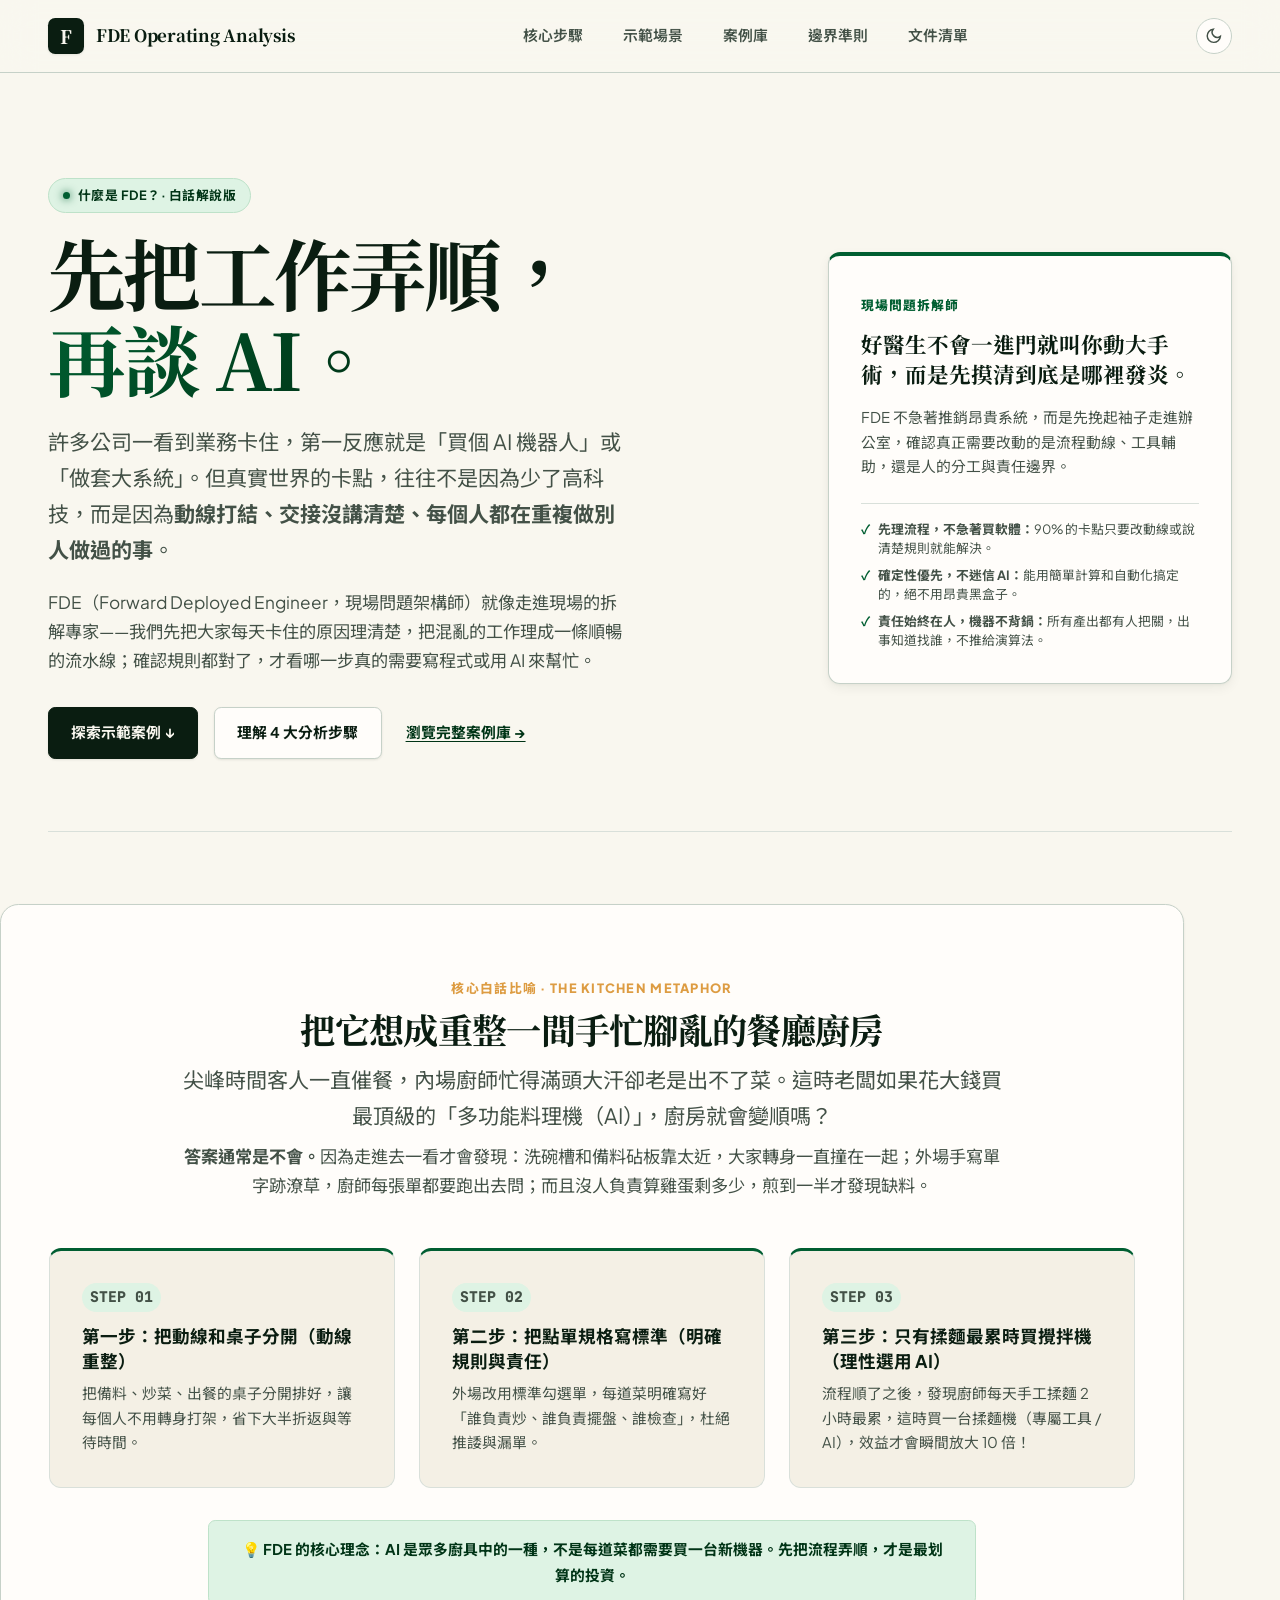
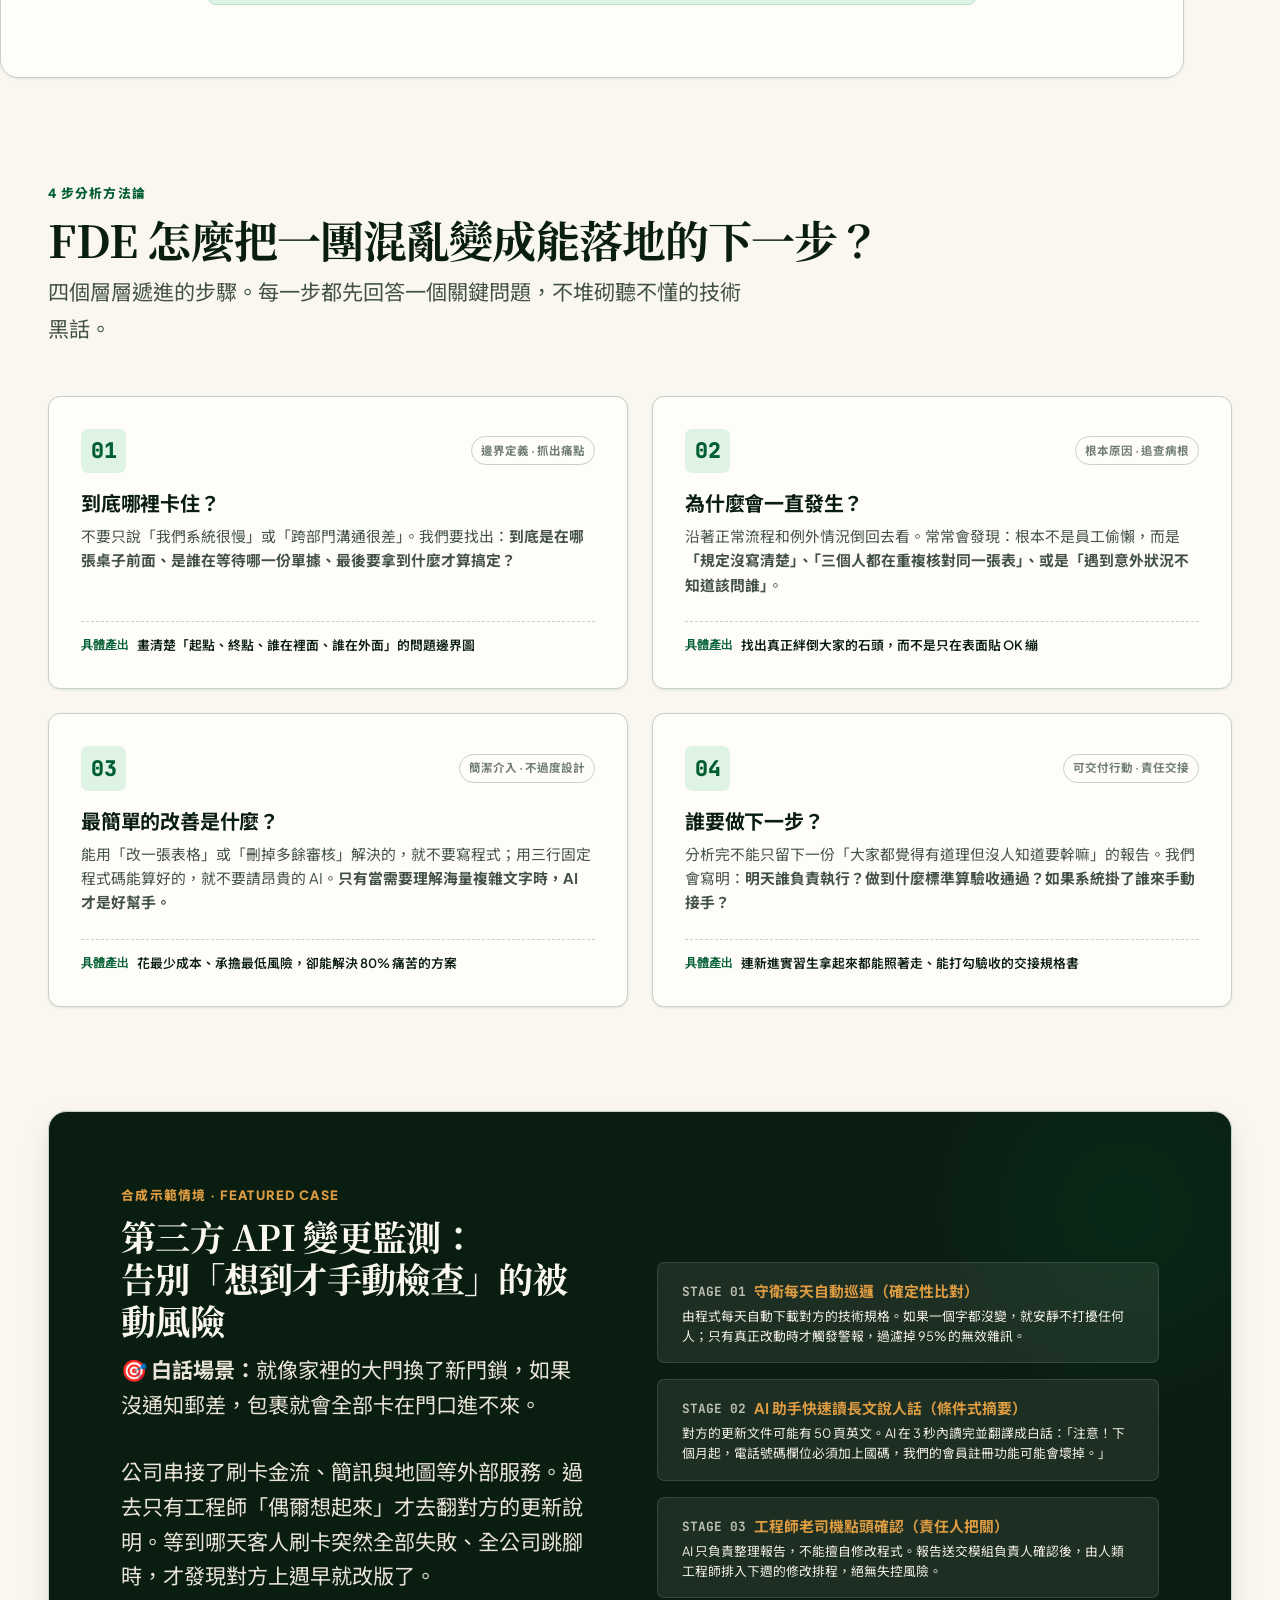
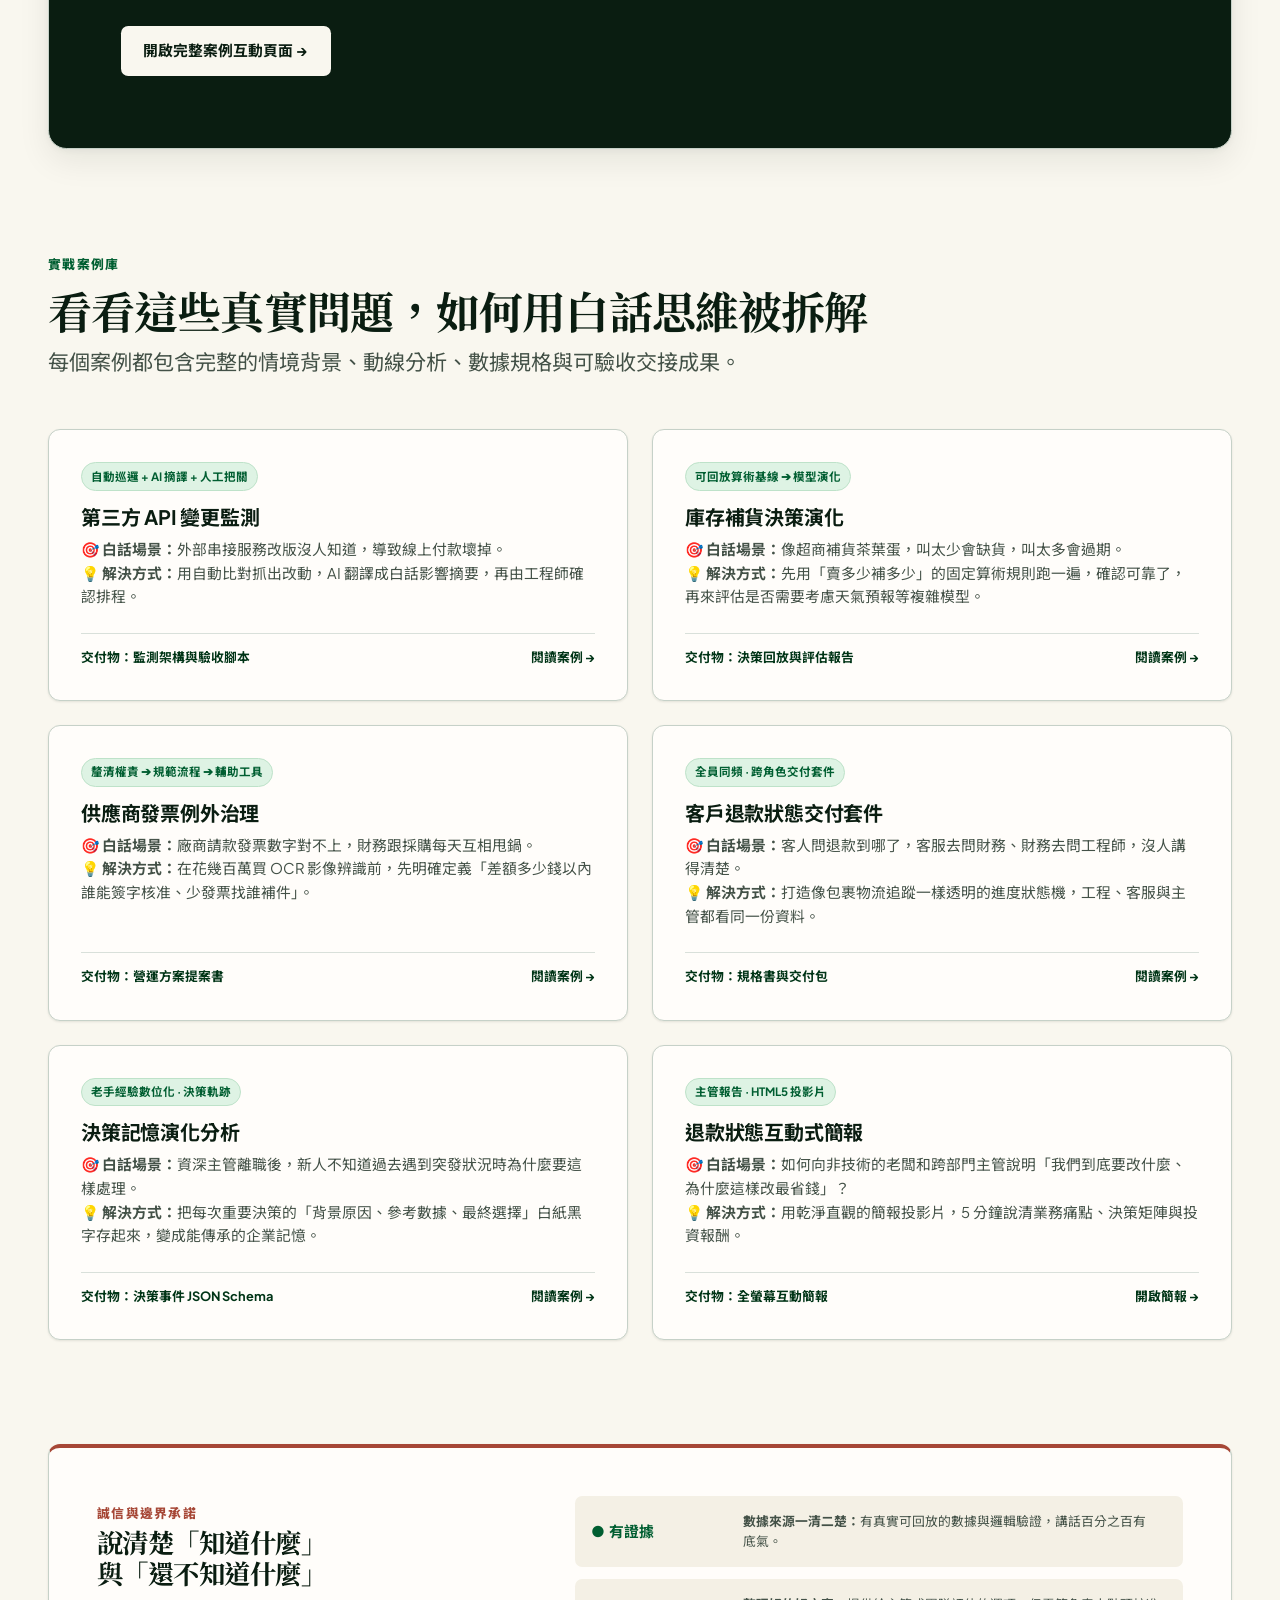
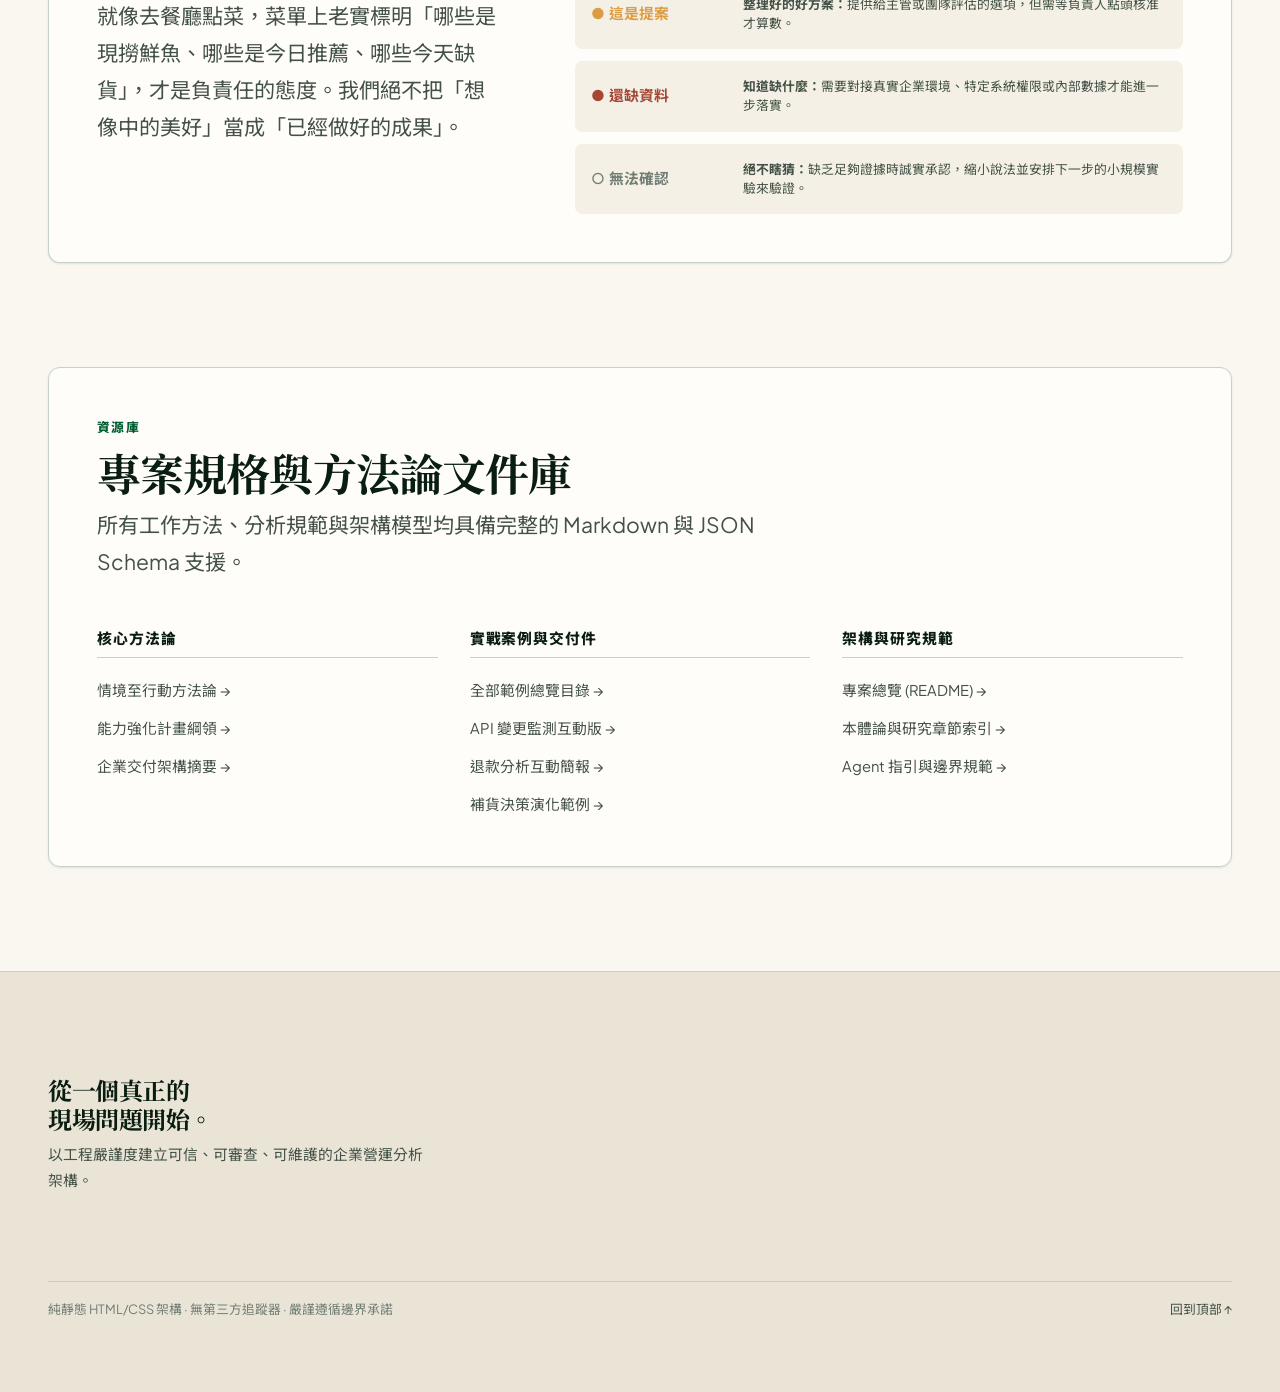
==== site/index.html @ bda0279d "fix(site): center and balance the ELI5 kitchen metaphor banner layout into 3 columns" ====
<!doctype html>
<html lang="zh-Hant">
<head>
  <meta charset="utf-8">
  <meta name="viewport" content="width=device-width, initial-scale=1">
  <meta name="description" content="用白話認識 FDE：先弄懂工作哪裡卡住，再決定流程、軟體或 AI 該怎麼幫忙。">
  <meta property="og:title" content="FDE Operating Analysis｜先把工作弄順，再談 AI">
  <meta property="og:description" content="用真實案例說明 FDE 如何把模糊問題整理成能執行、能驗證的下一步。">
  <meta property="og:type" content="website">
  <meta name="theme-color" content="#fbfaf7">
  <title>FDE Operating Analysis｜先把工作弄順，再談 AI</title>
  <link rel="icon" href="data:image/svg+xml,<svg xmlns=%22http://www.w3.org/2000/svg%22 viewBox=%220 0 64 64%22><rect width=%2264%22 height=%2264%22 rx=%2214%22 fill=%22%231b3a2f%22/><path d=%22M18 18h28v6H26v10h18v6H26v16H18V18z%22 fill=%22%23fbfaf7%22/><circle cx=%2246%22 cy=%2246%22 r=%224%22 fill=%22%23e2a03f%22/></svg>">
  <link rel="preconnect" href="https://fonts.googleapis.com">
  <link rel="preconnect" href="https://fonts.gstatic.com" crossorigin>
  <link href="https://fonts.googleapis.com/css2?family=JetBrains+Mono:wght@400;600;700;800&family=Noto+Sans+TC:wght@400;500;600;700;800&family=Noto+Serif+TC:wght@500;600;700;900&family=Plus+Jakarta+Sans:wght@400;500;600;700;800&display=swap" rel="stylesheet">
  <link rel="stylesheet" href="tokens.css">
  <script>
    (function() {
      const savedTheme = localStorage.getItem('fde_theme');
      if (savedTheme === 'dark' || (!savedTheme && window.matchMedia('(prefers-color-scheme: dark)').matches)) {
        document.documentElement.setAttribute('data-theme', 'dark');
      } else {
        document.documentElement.setAttribute('data-theme', 'light');
      }
    })();
  </script>
  <style>
    * { box-sizing: border-box; }
    html { scroll-behavior: smooth; background: var(--color-paper); }
    body {
      margin: 0;
      color: var(--color-ink);
      background: var(--color-paper);
      font-family: var(--font-body);
      font-size: var(--text-body);
      line-height: 1.75;
      text-rendering: optimizeLegibility;
      -webkit-font-smoothing: antialiased;
      transition: background-color var(--dur-medium) var(--ease-out), color var(--dur-medium) var(--ease-out);
    }
    
    a {
      color: var(--color-accent-dark);
      text-decoration-thickness: 0.08em;
      text-underline-offset: 0.22em;
      transition: color var(--dur-short) var(--ease-out), transform var(--dur-short) var(--ease-out);
    }
    a:hover { color: var(--color-accent); }
    a:active { transform: translateY(1px); }
    a:focus-visible { outline: 3px solid var(--color-focus); outline-offset: 3px; border-radius: var(--radius-xs); }
    
    h1, h2, h3, h4, p { margin-top: 0; }
    h1, h2, h3, h4 { color: var(--color-ink); font-weight: 700; text-wrap: balance; }
    h1 { font-family: var(--font-display); font-size: var(--text-display); line-height: 1.1; letter-spacing: -0.035em; }
    h2 { font-family: var(--font-display); font-size: var(--text-h2); line-height: 1.2; letter-spacing: -0.02em; }
    h3 { font-size: var(--text-h3); line-height: 1.35; letter-spacing: -0.01em; }
    p, li { text-wrap: pretty; }
    p { max-width: 44rem; }
    
    .shell { width: min(74rem, calc(100% - 3rem)); margin-inline: auto; }
    
    .skip-link {
      position: fixed;
      top: var(--space-sm);
      left: var(--space-sm);
      z-index: 100;
      padding: var(--space-sm) var(--space-md);
      color: var(--color-paper);
      background: var(--color-ink);
      border-radius: var(--radius-sm);
      transform: translateY(-200%);
      transition: transform var(--dur-short) var(--ease-out);
    }
    .skip-link:focus { transform: translateY(0); }
    
    /* Topbar */
    .topbar {
      position: sticky;
      top: 0;
      z-index: 50;
      border-bottom: 1px solid var(--color-rule);
      background: var(--color-paper-alpha);
      backdrop-filter: blur(16px);
      -webkit-backdrop-filter: blur(16px);
      transition: border-color var(--dur-medium) var(--ease-out), background-color var(--dur-medium) var(--ease-out);
    }
    .nav {
      display: flex;
      min-height: 4.5rem;
      justify-content: space-between;
      align-items: center;
      gap: var(--space-md);
    }
    .brand-group {
      display: flex;
      align-items: center;
      gap: var(--space-sm);
    }
    .brand-logo {
      display: inline-flex;
      width: 2.25rem;
      height: 2.25rem;
      align-items: center;
      justify-content: center;
      border-radius: var(--radius-sm);
      background: var(--color-ink);
      color: var(--color-paper);
      font-family: var(--font-display);
      font-weight: 800;
      font-size: 1.15rem;
      box-shadow: var(--shadow-sm);
    }
    .brand {
      color: var(--color-ink);
      font-family: var(--font-display);
      font-size: 1.05rem;
      font-weight: 800;
      letter-spacing: -0.015em;
      text-decoration: none;
    }
    .brand:hover { color: var(--color-accent); }
    
    .nav-links {
      display: flex;
      align-items: center;
      flex-wrap: wrap;
      gap: var(--space-lg);
    }
    .nav-links a {
      color: var(--color-ink-soft);
      font-size: var(--text-sm);
      font-weight: 600;
      text-decoration: none;
      padding: var(--space-2xs) var(--space-xs);
      border-radius: var(--radius-xs);
    }
    .nav-links a:hover {
      color: var(--color-ink);
      background: var(--color-surface-hover);
    }
    .nav-controls {
      display: flex;
      align-items: center;
      gap: var(--space-xs);
    }
    .theme-toggle {
      display: inline-flex;
      align-items: center;
      justify-content: center;
      width: 2.25rem;
      height: 2.25rem;
      border: 1px solid var(--color-rule);
      border-radius: var(--radius-pill);
      background: var(--color-surface);
      color: var(--color-ink-soft);
      cursor: pointer;
      padding: 0;
      transition: all var(--dur-short) var(--ease-out);
    }
    .theme-toggle:hover {
      color: var(--color-ink);
      border-color: var(--color-ink-soft);
      background: var(--color-surface-hover);
    }
    .theme-toggle svg { width: 1.1rem; height: 1.1rem; }
    
    /* Hero */
    .hero {
      display: grid;
      grid-template-columns: minmax(0, 7fr) minmax(18rem, 4fr);
      gap: var(--space-3xl);
      padding: var(--space-4xl) 0 var(--space-3xl);
      align-items: center;
      border-bottom: 1px solid var(--color-rule-subtle);
    }
    .badge-pill {
      display: inline-flex;
      align-items: center;
      gap: var(--space-xs);
      margin-bottom: var(--space-md);
      padding: 0.35rem 0.85rem;
      border-radius: var(--radius-pill);
      background: var(--color-accent-wash);
      border: 1px solid var(--color-accent-light);
      color: var(--color-accent-dark);
      font-size: var(--text-xs);
      font-weight: 700;
      letter-spacing: 0.04em;
    }
    .badge-pill .dot {
      width: 0.45rem;
      height: 0.45rem;
      border-radius: var(--radius-pill);
      background: var(--color-accent);
      box-shadow: 0 0 8px var(--color-accent);
    }
    .hero h1 {
      margin-bottom: var(--space-lg);
      max-width: 14ch;
    }
    .hero-highlight {
      color: var(--color-accent);
      background: linear-gradient(120deg, var(--color-accent), var(--color-accent-dark));
      -webkit-background-clip: text;
      -webkit-text-fill-color: transparent;
    }
    .lede {
      max-width: 36rem;
      margin-bottom: var(--space-xl);
      color: var(--color-ink-soft);
      font-size: var(--text-lead);
      line-height: 1.7;
    }
    .actions {
      display: flex;
      flex-wrap: wrap;
      gap: var(--space-md);
      align-items: center;
    }
    .button {
      display: inline-flex;
      min-height: 3rem;
      padding: 0.75rem 1.4rem;
      justify-content: center;
      align-items: center;
      border: 1px solid var(--color-ink);
      border-radius: var(--radius-sm);
      color: var(--color-paper);
      background: var(--color-ink);
      font-size: var(--text-sm);
      font-weight: 700;
      text-decoration: none;
      box-shadow: var(--shadow-sm);
      transition: all var(--dur-short) var(--ease-out);
    }
    .button:hover {
      color: var(--color-paper);
      background: var(--color-accent-dark);
      border-color: var(--color-accent-dark);
      box-shadow: var(--shadow-md);
      transform: translateY(-2px);
    }
    .button-secondary {
      border: 1px solid var(--color-rule);
      background: var(--color-surface);
      color: var(--color-ink);
    }
    .button-secondary:hover {
      color: var(--color-ink);
      border-color: var(--color-ink-soft);
      background: var(--color-surface-hover);
      box-shadow: var(--shadow-sm);
      transform: translateY(-2px);
    }
    .text-link {
      display: inline-flex;
      align-items: center;
      gap: var(--space-2xs);
      font-weight: 700;
      font-size: var(--text-sm);
      padding: var(--space-2xs) var(--space-xs);
    }
    
    /* Executive Briefing Card */
    .executive-card {
      border: 1px solid var(--color-rule);
      border-top: 4px solid var(--color-accent);
      border-radius: var(--radius-md);
      padding: var(--space-xl);
      background: var(--color-surface);
      box-shadow: var(--shadow-md);
      position: relative;
    }
    .executive-card .label {
      display: inline-flex;
      align-items: center;
      gap: var(--space-xs);
      margin-bottom: var(--space-sm);
      color: var(--color-accent);
      font-size: var(--text-xs);
      font-weight: 800;
      letter-spacing: 0.08em;
      text-transform: uppercase;
    }
    .executive-card strong {
      display: block;
      margin-bottom: var(--space-md);
      font-family: var(--font-display);
      font-size: 1.35rem;
      line-height: 1.4;
      color: var(--color-ink);
    }
    .executive-card p {
      margin-bottom: var(--space-lg);
      color: var(--color-ink-soft);
      font-size: var(--text-sm);
      line-height: 1.65;
    }
    .executive-pillars {
      display: grid;
      gap: var(--space-xs);
      margin: 0;
      padding: 0;
      list-style: none;
      border-top: 1px solid var(--color-rule-subtle);
      padding-top: var(--space-md);
    }
    .executive-pillars li {
      display: flex;
      align-items: flex-start;
      gap: var(--space-xs);
      color: var(--color-ink-soft);
      font-size: var(--text-xs);
      line-height: 1.5;
    }
    .executive-pillars .check {
      color: var(--color-accent);
      font-weight: bold;
      flex-shrink: 0;
    }
    
    /* ELI5 Kitchen Metaphor Banner - Centered & Full Width Layout */
    .eli5 {
      margin: var(--space-3xl) 0 var(--space-4xl);
      padding: var(--space-3xl) var(--space-2xl);
      border-radius: var(--radius-lg);
      background: var(--color-surface);
      border: 1px solid var(--color-rule);
      box-shadow: var(--shadow-sm);
      position: relative;
    }
    .eli5-head {
      text-align: center;
      max-width: 52rem;
      margin: 0 auto var(--space-2xl);
      display: flex;
      flex-direction: column;
      align-items: center;
    }
    .eli5-tag {
      color: var(--color-warm);
      font-size: var(--text-xs);
      font-weight: 800;
      letter-spacing: 0.1em;
      text-transform: uppercase;
      margin-bottom: var(--space-xs);
      display: inline-block;
    }
    .eli5 h2 {
      margin-bottom: var(--space-sm);
      font-size: clamp(1.6rem, 1.3rem + 1.2vw, 2.2rem);
      color: var(--color-ink);
      text-align: center;
    }
    .eli5-lead {
      color: var(--color-ink-soft);
      font-size: var(--text-lead);
      line-height: 1.7;
      text-align: center;
      margin: 0 auto var(--space-xs);
      max-width: 100%;
    }
    .eli5-lead-detail {
      color: var(--color-ink-soft);
      font-size: var(--text-body);
      line-height: 1.7;
      text-align: center;
      margin: 0 auto;
      max-width: 100%;
    }
    .eli5-cards-grid {
      display: grid;
      grid-template-columns: repeat(3, minmax(0, 1fr));
      gap: var(--space-lg);
      margin-bottom: var(--space-xl);
    }
    .eli5-card-col {
      padding: var(--space-xl);
      border-radius: var(--radius-md);
      background: var(--color-paper-subtle);
      border: 1px solid var(--color-rule-subtle);
      border-top: 3px solid var(--color-accent);
      display: flex;
      flex-direction: column;
      transition: transform var(--dur-short) var(--ease-out), box-shadow var(--dur-short) var(--ease-out);
    }
    .eli5-card-col:hover {
      transform: translateY(-2px);
      box-shadow: var(--shadow-sm);
      border-top-color: var(--color-warm);
    }
    .eli5-card-num {
      display: inline-block;
      font-family: var(--font-mono);
      font-size: var(--text-xs);
      font-weight: 800;
      color: var(--color-accent);
      background: var(--color-accent-wash);
      padding: 0.15rem 0.5rem;
      border-radius: var(--radius-pill);
      margin-bottom: var(--space-sm);
      align-self: flex-start;
    }
    .eli5-card-col b {
      display: block;
      color: var(--color-ink);
      font-size: 1.1rem;
      margin-bottom: var(--space-xs);
      line-height: 1.4;
    }
    .eli5-card-col span {
      color: var(--color-ink-soft);
      font-size: var(--text-sm);
      line-height: 1.65;
      display: block;
      flex-grow: 1;
    }
    .eli5-takeaway {
      text-align: center;
      padding: var(--space-md) var(--space-xl);
      border-radius: var(--radius-sm);
      background: var(--color-accent-wash);
      border: 1px solid var(--color-accent-light);
      color: var(--color-accent-dark);
      font-size: var(--text-sm);
      font-weight: 700;
      max-width: 48rem;
      margin: 0 auto;
    }
    
    /* Section Layout */
    .section {
      margin-bottom: var(--space-4xl);
      scroll-margin-top: 6rem;
    }
    .section-head {
      margin-bottom: var(--space-2xl);
      display: flex;
      flex-direction: column;
      gap: var(--space-xs);
    }
    .section-eyebrow {
      color: var(--color-accent);
      font-size: var(--text-xs);
      font-weight: 800;
      letter-spacing: 0.1em;
      text-transform: uppercase;
    }
    .section-head h2 { margin-bottom: 0; }
    .section-head p {
      color: var(--color-ink-soft);
      font-size: var(--text-lead);
      margin-bottom: 0;
    }
    
    /* Steps 4-Card Bento Grid */
    .steps-grid {
      display: grid;
      grid-template-columns: repeat(2, minmax(0, 1fr));
      gap: var(--space-lg);
      list-style: none;
      padding: 0;
      margin: 0;
    }
    .step-card {
      border: 1px solid var(--color-rule);
      border-radius: var(--radius-md);
      padding: var(--space-xl);
      background: var(--color-surface);
      box-shadow: var(--shadow-sm);
      display: flex;
      flex-direction: column;
      transition: transform var(--dur-short) var(--ease-out), box-shadow var(--dur-short) var(--ease-out), border-color var(--dur-short) var(--ease-out);
    }
    .step-card:hover {
      transform: translateY(-3px);
      box-shadow: var(--shadow-md);
      border-color: var(--color-accent-light);
    }
    .step-header {
      display: flex;
      justify-content: space-between;
      align-items: center;
      margin-bottom: var(--space-md);
    }
    .step-num {
      font-family: var(--font-mono);
      font-weight: 800;
      font-size: 1.35rem;
      color: var(--color-accent);
      background: var(--color-accent-wash);
      padding: 0.2rem 0.6rem;
      border-radius: var(--radius-sm);
    }
    .step-badge {
      font-size: var(--text-2xs);
      font-weight: 700;
      color: var(--color-ink-muted);
      border: 1px solid var(--color-rule);
      border-radius: var(--radius-pill);
      padding: 0.2rem 0.55rem;
    }
    .step-card h3 {
      font-size: 1.25rem;
      margin-bottom: var(--space-xs);
      color: var(--color-ink);
    }
    .step-card p {
      color: var(--color-ink-soft);
      font-size: var(--text-sm);
      line-height: 1.65;
      margin-bottom: var(--space-lg);
      flex-grow: 1;
    }
    .step-output {
      border-top: 1px dashed var(--color-rule);
      padding-top: var(--space-sm);
      color: var(--color-ink);
      font-size: var(--text-xs);
      font-weight: 600;
      display: flex;
      align-items: center;
      gap: var(--space-xs);
    }
    .step-output .out-label {
      color: var(--color-accent);
      font-family: var(--font-mono);
      font-size: var(--text-2xs);
      text-transform: uppercase;
      font-weight: 800;
    }
    
    /* Featured Example Banner */
    .featured-case {
      border-radius: var(--radius-lg);
      background: var(--color-ink);
      color: var(--color-paper);
      padding: var(--space-3xl);
      border: 1px solid var(--color-rule);
      box-shadow: var(--shadow-lg);
      display: grid;
      grid-template-columns: minmax(0, 4.8fr) minmax(0, 5.2fr);
      gap: var(--space-3xl);
      align-items: center;
      position: relative;
      overflow: hidden;
    }
    .featured-case::before {
      content: "";
      position: absolute;
      top: -20%;
      right: -10%;
      width: 28rem;
      height: 28rem;
      border-radius: var(--radius-pill);
      background: radial-gradient(circle, oklch(42% 0.11 155 / 0.18), transparent 70%);
      pointer-events: none;
    }
    .featured-case h2 {
      color: var(--color-paper);
      font-size: clamp(1.6rem, 1.3rem + 1.2vw, 2.2rem);
      margin-bottom: var(--space-sm);
    }
    .featured-case .case-eyebrow {
      color: var(--color-warm);
      font-size: var(--text-xs);
      font-weight: 800;
      letter-spacing: 0.1em;
      text-transform: uppercase;
      margin-bottom: var(--space-xs);
    }
    .featured-case p {
      color: var(--color-paper-deep);
      font-size: var(--text-lead);
      line-height: 1.65;
      margin-bottom: var(--space-xl);
    }
    .featured-btn {
      display: inline-flex;
      align-items: center;
      gap: var(--space-xs);
      background: var(--color-paper);
      color: var(--color-ink);
      padding: 0.75rem 1.4rem;
      border-radius: var(--radius-sm);
      font-weight: 700;
      font-size: var(--text-sm);
      text-decoration: none;
      transition: all var(--dur-short) var(--ease-out);
    }
    .featured-btn:hover {
      background: var(--color-warm);
      color: var(--color-ink);
      transform: translateY(-2px);
    }
    
    .flow-pipeline {
      display: grid;
      gap: var(--space-md);
      margin: 0;
      padding: 0;
      list-style: none;
    }
    .pipeline-step {
      padding: var(--space-md) var(--space-lg);
      border-radius: var(--radius-sm);
      background: oklch(100% 0 0 / 0.08);
      border: 1px solid oklch(100% 0 0 / 0.12);
      backdrop-filter: blur(8px);
      transition: background var(--dur-short) var(--ease-out);
    }
    .pipeline-step:hover {
      background: oklch(100% 0 0 / 0.14);
    }
    .pipeline-step strong {
      display: flex;
      align-items: center;
      gap: var(--space-xs);
      color: var(--color-warm);
      font-size: var(--text-sm);
      margin-bottom: var(--space-3xs);
    }
    .pipeline-step strong .pipe-num {
      font-family: var(--font-mono);
      font-size: var(--text-xs);
      opacity: 0.75;
    }
    .pipeline-step span {
      color: var(--color-paper-subtle);
      font-size: var(--text-xs);
      line-height: 1.55;
      display: block;
    }
    
    /* Cases Showcase Grid */
    .cases-grid {
      display: grid;
      grid-template-columns: repeat(2, minmax(0, 1fr));
      gap: var(--space-lg);
      margin-top: var(--space-xl);
    }
    .case-card {
      border: 1px solid var(--color-rule);
      border-radius: var(--radius-md);
      padding: var(--space-xl);
      background: var(--color-surface);
      box-shadow: var(--shadow-sm);
      display: flex;
      flex-direction: column;
      transition: all var(--dur-short) var(--ease-out);
      text-decoration: none;
      color: inherit;
    }
    .case-card:hover {
      border-color: var(--color-accent);
      transform: translateY(-3px);
      box-shadow: var(--shadow-md);
    }
    .case-card-header {
      display: flex;
      justify-content: space-between;
      align-items: flex-start;
      gap: var(--space-sm);
      margin-bottom: var(--space-sm);
    }
    .case-card-badge {
      display: inline-block;
      font-size: var(--text-2xs);
      font-weight: 700;
      color: var(--color-accent);
      background: var(--color-accent-wash);
      border: 1px solid var(--color-accent-light);
      padding: 0.2rem 0.55rem;
      border-radius: var(--radius-pill);
    }
    .case-card h3 {
      font-size: 1.25rem;
      margin-bottom: var(--space-xs);
      color: var(--color-ink);
    }
    .case-card p {
      color: var(--color-ink-soft);
      font-size: var(--text-sm);
      line-height: 1.6;
      margin-bottom: var(--space-lg);
      flex-grow: 1;
    }
    .case-card-footer {
      display: flex;
      justify-content: space-between;
      align-items: center;
      border-top: 1px solid var(--color-rule-subtle);
      padding-top: var(--space-sm);
      font-size: var(--text-xs);
      font-weight: 700;
      color: var(--color-accent-dark);
    }
    
    /* Boundary Matrix */
    .boundary-matrix {
      display: grid;
      grid-template-columns: minmax(0, 4fr) minmax(0, 6fr);
      gap: var(--space-3xl);
      border: 1px solid var(--color-rule);
      border-top: 4px solid var(--color-alert);
      border-radius: var(--radius-md);
      padding: var(--space-2xl);
      background: var(--color-surface);
      box-shadow: var(--shadow-sm);
    }
    .boundary-intro h2 { font-size: 1.65rem; margin-bottom: var(--space-xs); }
    .boundary-intro p { color: var(--color-ink-soft); font-size: var(--text-lead); }
    .claims-grid {
      display: grid;
      gap: var(--space-sm);
      margin: 0;
      padding: 0;
      list-style: none;
    }
    .claim-item {
      display: grid;
      grid-template-columns: 8.5rem 1fr;
      gap: var(--space-md);
      padding: var(--space-md);
      border-radius: var(--radius-sm);
      background: var(--color-paper-subtle);
      align-items: center;
    }
    .claim-tag {
      display: flex;
      align-items: center;
      gap: var(--space-2xs);
      font-weight: 700;
      font-size: var(--text-sm);
    }
    .claim-tag.evidence { color: var(--color-accent); }
    .claim-tag.proposal { color: var(--color-warm); }
    .claim-tag.gap { color: var(--color-alert); }
    .claim-tag.unverified { color: var(--color-ink-muted); }
    .claim-desc {
      color: var(--color-ink-soft);
      font-size: var(--text-xs);
      line-height: 1.5;
    }
    
    /* Resource Quick Links */
    .resources-section {
      border: 1px solid var(--color-rule);
      border-radius: var(--radius-md);
      background: var(--color-surface);
      padding: var(--space-2xl);
      box-shadow: var(--shadow-sm);
    }
    .resources-grid {
      display: grid;
      grid-template-columns: repeat(3, minmax(0, 1fr));
      gap: var(--space-xl);
      margin-top: var(--space-lg);
    }
    .resource-col h3 {
      font-size: var(--text-sm);
      font-weight: 800;
      color: var(--color-ink);
      text-transform: uppercase;
      letter-spacing: 0.06em;
      border-bottom: 1px solid var(--color-rule);
      padding-bottom: var(--space-xs);
      margin-bottom: var(--space-md);
    }
    .resource-list {
      list-style: none;
      padding: 0;
      margin: 0;
      display: grid;
      gap: var(--space-xs);
    }
    .resource-list a {
      color: var(--color-ink-soft);
      font-size: var(--text-sm);
      text-decoration: none;
      display: inline-flex;
      align-items: center;
      gap: var(--space-2xs);
      transition: color var(--dur-short) var(--ease-out);
    }
    .resource-list a:hover {
      color: var(--color-accent);
      transform: translateX(2px);
    }
    
    /* Footer */
    .footer {
      padding: var(--space-4xl) 0 var(--space-3xl);
      background: var(--color-paper-deep);
      border-top: 1px solid var(--color-rule);
      transition: background var(--dur-medium) var(--ease-out);
    }
    .footer-content {
      display: flex;
      justify-content: space-between;
      align-items: flex-start;
      flex-wrap: wrap;
      gap: var(--space-2xl);
    }
    .footer-brand h2 {
      font-size: 1.5rem;
      max-width: 14ch;
      margin-bottom: var(--space-xs);
    }
    .footer-brand p {
      color: var(--color-ink-soft);
      font-size: var(--text-sm);
      max-width: 24rem;
    }
    .colophon {
      margin: var(--space-3xl) 0 0;
      padding-top: var(--space-md);
      border-top: 1px solid var(--color-rule);
      display: flex;
      justify-content: space-between;
      align-items: center;
      flex-wrap: wrap;
      gap: var(--space-md);
      color: var(--color-ink-muted);
      font-size: var(--text-xs);
    }
    
    @media (max-width: 62rem) {
      .hero, .boundary-matrix, .featured-case { grid-template-columns: 1fr; }
      .eli5-cards-grid, .steps-grid, .cases-grid, .resources-grid { grid-template-columns: 1fr; }
      .claim-item { grid-template-columns: 1fr; gap: var(--space-3xs); }
    }
    @media (max-width: 42rem) {
      .shell { width: min(100% - 2rem, 36rem); }
      .nav { flex-direction: column; align-items: flex-start; padding: var(--space-md) 0; min-height: auto; gap: var(--space-sm); }
      .nav-links { gap: var(--space-xs); width: 100%; justify-content: flex-start; }
      .nav-links a { font-size: var(--text-xs); }
      .hero { padding: var(--space-2xl) 0; }
      .featured-case { padding: var(--space-xl); }
    }
    @media (prefers-reduced-motion: reduce) {
      *, *::before, *::after { scroll-behavior: auto !important; transition-duration: 0.01ms !important; }
    }
  </style>
</head>
<body>
  <a class="skip-link" href="#main">跳到主要內容</a>
  
  <header class="topbar">
    <div class="shell nav" aria-label="主要導覽">
      <div class="brand-group">
        <span class="brand-logo" aria-hidden="true">F</span>
        <a class="brand" href="#main">FDE Operating Analysis</a>
      </div>
      <nav class="nav-links">
        <a href="#how">核心步驟</a>
        <a href="#example">示範場景</a>
        <a href="#cases">案例庫</a>
        <a href="#boundary">邊界準則</a>
        <a href="#resources">文件清單</a>
      </nav>
      <div class="nav-controls">
        <button id="theme-btn" class="theme-toggle" type="button" aria-label="切換深淺色主題" title="切換深淺色模式">
          <svg id="theme-icon-sun" fill="none" stroke="currentColor" stroke-width="2" viewBox="0 0 24 24" style="display:none;"><circle cx="12" cy="12" r="5"></circle><line x1="12" y1="1" x2="12" y2="3"></line><line x1="12" y1="21" x2="12" y2="23"></line><line x1="4.22" y1="4.22" x2="5.64" y2="5.64"></line><line x1="18.36" y1="18.36" x2="19.78" y2="19.78"></line><line x1="1" y1="12" x2="3" y2="12"></line><line x1="21" y1="12" x2="23" y2="12"></line><line x1="4.22" y1="19.78" x2="5.64" y2="18.36"></line><line x1="18.36" y1="5.64" x2="19.78" y2="4.22"></line></svg>
          <svg id="theme-icon-moon" fill="none" stroke="currentColor" stroke-width="2" viewBox="0 0 24 24"><path d="M21 12.79A9 9 0 1 1 11.21 3 7 7 0 0 0 21 12.79z"></path></svg>
        </button>
      </div>
    </div>
  </header>

  <main id="main">
    <!-- Hero Section -->
    <section class="shell hero">
      <div>
        <div class="badge-pill"><span class="dot"></span> 什麼是 FDE？· 白話解說版</div>
        <h1>先把工作弄順，<br><span class="hero-highlight">再談 AI。</span></h1>
        <p class="lede">
          許多公司一看到業務卡住，第一反應就是「買個 AI 機器人」或「做套大系統」。但真實世界的卡點，往往不是因為少了高科技，而是因為<strong>動線打結、交接沒講清楚、每個人都在重複做別人做過的事</strong>。
        </p>
        <p class="lede" style="font-size: var(--text-body); margin-top: -0.75rem;">
          FDE（Forward Deployed Engineer，現場問題架構師）就像走進現場的拆解專家——我們先把大家每天卡住的原因理清楚，把混亂的工作理成一條順暢的流水線；確認規則都對了，才看哪一步真的需要寫程式或用 AI 來幫忙。
        </p>
        <div class="actions">
          <a class="button" href="#example">探索示範案例 ↓</a>
          <a class="button button-secondary" href="#how">理解 4 大分析步驟</a>
          <a class="text-link" href="#cases">瀏覽完整案例庫 →</a>
        </div>
      </div>
      
      <aside class="executive-card" aria-label="一句話解釋 FDE">
        <span class="label">現場問題拆解師</span>
        <strong>好醫生不會一進門就叫你動大手術，而是先摸清到底是哪裡發炎。</strong>
        <p>FDE 不急著推銷昂貴系統，而是先挽起袖子走進辦公室，確認真正需要改動的是流程動線、工具輔助，還是人的分工與責任邊界。</p>
        <ul class="executive-pillars">
          <li><span class="check">✓</span> <span><b>先理流程，不急著買軟體：</b>90% 的卡點只要改動線或說清楚規則就能解決。</span></li>
          <li><span class="check">✓</span> <span><b>確定性優先，不迷信 AI：</b>能用簡單計算和自動化搞定的，絕不用昂貴黑盒子。</span></li>
          <li><span class="check">✓</span> <span><b>責任始終在人，機器不背鍋：</b>所有產出都有人把關，出事知道找誰，不推給演算法。</span></li>
        </ul>
      </aside>
    </section>

    <!-- ELI5 Analogy Section -->
    <section class="shell eli5" aria-labelledby="eli5-title">
      <div class="eli5-head">
        <span class="eli5-tag">核心白話比喻 · THE KITCHEN METAPHOR</span>
        <h2 id="eli5-title">把它想成重整一間手忙腳亂的餐廳廚房</h2>
        <p class="eli5-lead">
          尖峰時間客人一直催餐，內場廚師忙得滿頭大汗卻老是出不了菜。這時老闆如果花大錢買最頂級的「多功能料理機（AI）」，廚房就會變順嗎？
        </p>
        <p class="eli5-lead-detail">
          <strong>答案通常是不會。</strong>因為走進去一看才會發現：洗碗槽和備料砧板靠太近，大家轉身一直撞在一起；外場手寫單字跡潦草，廚師每張單都要跑出去問；而且沒人負責算雞蛋剩多少，煎到一半才發現缺料。
        </p>
      </div>

      <div class="eli5-cards-grid">
        <div class="eli5-card-col">
          <span class="eli5-card-num">STEP 01</span>
          <b>第一步：把動線和桌子分開（動線重整）</b>
          <span>把備料、炒菜、出餐的桌子分開排好，讓每個人不用轉身打架，省下大半折返與等待時間。</span>
        </div>

        <div class="eli5-card-col">
          <span class="eli5-card-num">STEP 02</span>
          <b>第二步：把點單規格寫標準（明確規則與責任）</b>
          <span>外場改用標準勾選單，每道菜明確寫好「誰負責炒、誰負責擺盤、誰檢查」，杜絕推諉與漏單。</span>
        </div>

        <div class="eli5-card-col">
          <span class="eli5-card-num">STEP 03</span>
          <b>第三步：只有揉麵最累時買攪拌機（理性選用 AI）</b>
          <span>流程順了之後，發現廚師每天手工揉麵 2 小時最累，這時買一台揉麵機（專屬工具 / AI），效益才會瞬間放大 10 倍！</span>
        </div>
      </div>

      <div class="eli5-takeaway">
        💡 <b>FDE 的核心理念：</b>AI 是眾多廚具中的一種，不是每道菜都需要買一台新機器。先把流程弄順，才是最划算的投資。
      </div>
    </section>

    <!-- 4 Steps Framework -->
    <section class="shell section" id="how">
      <div class="section-head">
        <span class="section-eyebrow">4 步分析方法論</span>
        <h2>FDE 怎麼把一團混亂變成能落地的下一步？</h2>
        <p>四個層層遞進的步驟。每一步都先回答一個關鍵問題，不堆砌聽不懂的技術黑話。</p>
      </div>
      
      <ol class="steps-grid">
        <li class="step-card">
          <div class="step-header">
            <span class="step-num">01</span>
            <span class="step-badge">邊界定義 · 抓出痛點</span>
          </div>
          <h3>到底哪裡卡住？</h3>
          <p>
            不要只說「我們系統很慢」或「跨部門溝通很差」。我們要找出：<strong>到底是在哪張桌子前面、是誰在等待哪一份單據、最後要拿到什麼才算搞定？</strong>
          </p>
          <div class="step-output">
            <span class="out-label">具體產出</span>
            <span>畫清楚「起點、終點、誰在裡面、誰在外面」的問題邊界圖</span>
          </div>
        </li>
        
        <li class="step-card">
          <div class="step-header">
            <span class="step-num">02</span>
            <span class="step-badge">根本原因 · 追查病根</span>
          </div>
          <h3>為什麼會一直發生？</h3>
          <p>
            沿著正常流程和例外情況倒回去看。常常會發現：根本不是員工偷懶，而是<strong>「規定沒寫清楚」、「三個人都在重複核對同一張表」、或是「遇到意外狀況不知道該問誰」</strong>。
          </p>
          <div class="step-output">
            <span class="out-label">具體產出</span>
            <span>找出真正絆倒大家的石頭，而不是只在表面貼 OK 繃</span>
          </div>
        </li>
        
        <li class="step-card">
          <div class="step-header">
            <span class="step-num">03</span>
            <span class="step-badge">簡潔介入 · 不過度設計</span>
          </div>
          <h3>最簡單的改善是什麼？</h3>
          <p>
            能用「改一張表格」或「刪掉多餘審核」解決的，就不要寫程式；用三行固定程式碼能算好的，就不要請昂貴的 AI。<strong>只有當需要理解海量複雜文字時，AI 才是好幫手。</strong>
          </p>
          <div class="step-output">
            <span class="out-label">具體產出</span>
            <span>花最少成本、承擔最低風險，卻能解決 80% 痛苦的方案</span>
          </div>
        </li>
        
        <li class="step-card">
          <div class="step-header">
            <span class="step-num">04</span>
            <span class="step-badge">可交付行動 · 責任交接</span>
          </div>
          <h3>誰要做下一步？</h3>
          <p>
            分析完不能只留下一份「大家都覺得有道理但沒人知道要幹嘛」的報告。我們會寫明：<strong>明天誰負責執行？做到什麼標準算驗收通過？如果系統掛了誰來手動接手？</strong>
          </p>
          <div class="step-output">
            <span class="out-label">具體產出</span>
            <span>連新進實習生拿起來都能照著走、能打勾驗收的交接規格書</span>
          </div>
        </li>
      </ol>
    </section>

    <!-- Featured Scenario -->
    <section class="shell section" id="example">
      <div class="featured-case">
        <div>
          <div class="case-eyebrow">合成示範情境 · FEATURED CASE</div>
          <h2>第三方 API 變更監測：<br>告別「想到才手動檢查」的被動風險</h2>
          <p>
            <strong>🎯 白話場景：</strong>就像家裡的大門換了新門鎖，如果沒通知郵差，包裹就會全部卡在門口進不來。
          </p>
          <p>
            公司串接了刷卡金流、簡訊與地圖等外部服務。過去只有工程師「偶爾想起來」才去翻對方的更新說明。等到哪天客人刷卡突然全部失敗、全公司跳腳時，才發現對方上週早就改版了。
          </p>
          <a class="featured-btn" href="examples/third-party-api-change-monitoring/index.html">開啟完整案例互動頁面 →</a>
        </div>
        
        <ul class="flow-pipeline">
          <li class="pipeline-step">
            <strong><span class="pipe-num">STAGE 01</span> 守衛每天自動巡邏（確定性比對）</strong>
            <span>由程式每天自動下載對方的技術規格。如果一個字都沒變，就安靜不打擾任何人；只有真正改動時才觸發警報，過濾掉 95% 的無效雜訊。</span>
          </li>
          <li class="pipeline-step">
            <strong><span class="pipe-num">STAGE 02</span> AI 助手快速讀長文說人話（條件式摘要）</strong>
            <span>對方的更新文件可能有 50 頁英文。AI 在 3 秒內讀完並翻譯成白話：「注意！下個月起，電話號碼欄位必須加上國碼，我們的會員註冊功能可能會壞掉。」</span>
          </li>
          <li class="pipeline-step">
            <strong><span class="pipe-num">STAGE 03</span> 工程師老司機點頭確認（責任人把關）</strong>
            <span>AI 只負責整理報告，不能擅自修改程式。報告送交模組負責人確認後，由人類工程師排入下週的修改排程，絕無失控風險。</span>
          </li>
        </ul>
      </div>
    </section>

    <!-- Cases Showcase Grid -->
    <section class="shell section" id="cases">
      <div class="section-head">
        <span class="section-eyebrow">實戰案例庫</span>
        <h2>看看這些真實問題，如何用白話思維被拆解</h2>
        <p>每個案例都包含完整的情境背景、動線分析、數據規格與可驗收交接成果。</p>
      </div>
      
      <div class="cases-grid">
        <a class="case-card" href="examples/third-party-api-change-monitoring/index.html">
          <div class="case-card-header">
            <span class="case-card-badge">自動巡邏 + AI 摘譯 + 人工把關</span>
          </div>
          <h3>第三方 API 變更監測</h3>
          <p>
            <strong>🎯 白話場景：</strong>外部串接服務改版沒人知道，導致線上付款壞掉。<br>
            <strong>💡 解決方式：</strong>用自動比對抓出改動，AI 翻譯成白話影響摘要，再由工程師確認排程。
          </p>
          <div class="case-card-footer">
            <span>交付物：監測架構與驗收腳本</span>
            <span>閱讀案例 →</span>
          </div>
        </a>

        <a class="case-card" href="examples/inventory-replenishment-evolution/index.html">
          <div class="case-card-header">
            <span class="case-card-badge">可回放算術基線 ➔ 模型演化</span>
          </div>
          <h3>庫存補貨決策演化</h3>
          <p>
            <strong>🎯 白話場景：</strong>像超商補貨茶葉蛋，叫太少會缺貨，叫太多會過期。<br>
            <strong>💡 解決方式：</strong>先用「賣多少補多少」的固定算術規則跑一遍，確認可靠了，再來評估是否需要考慮天氣預報等複雜模型。
          </p>
          <div class="case-card-footer">
            <span>交付物：決策回放與評估報告</span>
            <span>閱讀案例 →</span>
          </div>
        </a>

        <a class="case-card" href="examples/vendor-invoice-exception-proposal/index.html">
          <div class="case-card-header">
            <span class="case-card-badge">釐清權責 ➔ 規範流程 ➔ 輔助工具</span>
          </div>
          <h3>供應商發票例外治理</h3>
          <p>
            <strong>🎯 白話場景：</strong>廠商請款發票數字對不上，財務跟採購每天互相甩鍋。<br>
            <strong>💡 解決方式：</strong>在花幾百萬買 OCR 影像辨識前，先明確定義「差額多少錢以內誰能簽字核准、少發票找誰補件」。
          </p>
          <div class="case-card-footer">
            <span>交付物：營運方案提案書</span>
            <span>閱讀案例 →</span>
          </div>
        </a>

        <a class="case-card" href="examples/customer-refund-status-delivery-kit/index.html">
          <div class="case-card-header">
            <span class="case-card-badge">全員同頻 · 跨角色交付套件</span>
          </div>
          <h3>客戶退款狀態交付套件</h3>
          <p>
            <strong>🎯 白話場景：</strong>客人問退款到哪了，客服去問財務、財務去問工程師，沒人講得清楚。<br>
            <strong>💡 解決方式：</strong>打造像包裹物流追蹤一樣透明的進度狀態機，工程、客服與主管都看同一份資料。
          </p>
          <div class="case-card-footer">
            <span>交付物：規格書與交付包</span>
            <span>閱讀案例 →</span>
          </div>
        </a>

        <a class="case-card" href="examples/decision-memory-evolution/index.html">
          <div class="case-card-header">
            <span class="case-card-badge">老手經驗數位化 · 決策軌跡</span>
          </div>
          <h3>決策記憶演化分析</h3>
          <p>
            <strong>🎯 白話場景：</strong>資深主管離職後，新人不知道過去遇到突發狀況時為什麼要這樣處理。<br>
            <strong>💡 解決方式：</strong>把每次重要決策的「背景原因、參考數據、最終選擇」白紙黑字存起來，變成能傳承的企業記憶。
          </p>
          <div class="case-card-footer">
            <span>交付物：決策事件 JSON Schema</span>
            <span>閱讀案例 →</span>
          </div>
        </a>

        <a class="case-card" href="examples/customer-refund-status-delivery-kit/presentation.html">
          <div class="case-card-header">
            <span class="case-card-badge">主管報告 · HTML5 投影片</span>
          </div>
          <h3>退款狀態互動式簡報</h3>
          <p>
            <strong>🎯 白話場景：</strong>如何向非技術的老闆和跨部門主管說明「我們到底要改什麼、為什麼這樣改最省錢」？<br>
            <strong>💡 解決方式：</strong>用乾淨直觀的簡報投影片，5 分鐘說清業務痛點、決策矩陣與投資報酬。
          </p>
          <div class="case-card-footer">
            <span>交付物：全螢幕互動簡報</span>
            <span>開啟簡報 →</span>
          </div>
        </a>
      </div>
    </section>

    <!-- Boundary & Assurance Matrix -->
    <section class="shell section" id="boundary">
      <div class="boundary-matrix">
        <div class="boundary-intro">
          <span class="section-eyebrow" style="color:var(--color-alert);">誠信與邊界承諾</span>
          <h2>說清楚「知道什麼」與「還不知道什麼」</h2>
          <p>
            就像去餐廳點菜，菜單上老實標明「哪些是現撈鮮魚、哪些是今日推薦、哪些今天缺貨」，才是負責任的態度。我們絕不把「想像中的美好」當成「已經做好的成果」。
          </p>
        </div>
        
        <ul class="claims-grid">
          <li class="claim-item">
            <div class="claim-tag evidence">
              <span aria-hidden="true">●</span> <span>有證據</span>
            </div>
            <div class="claim-desc">
              <strong>數據來源一清二楚：</strong>有真實可回放的數據與邏輯驗證，講話百分之百有底氣。
            </div>
          </li>
          <li class="claim-item">
            <div class="claim-tag proposal">
              <span aria-hidden="true">●</span> <span>這是提案</span>
            </div>
            <div class="claim-desc">
              <strong>整理好的好方案：</strong>提供給主管或團隊評估的選項，但需等負責人點頭核准才算數。
            </div>
          </li>
          <li class="claim-item">
            <div class="claim-tag gap">
              <span aria-hidden="true">●</span> <span>還缺資料</span>
            </div>
            <div class="claim-desc">
              <strong>知道缺什麼：</strong>需要對接真實企業環境、特定系統權限或內部數據才能進一步落實。
            </div>
          </li>
          <li class="claim-item">
            <div class="claim-tag unverified">
              <span aria-hidden="true">○</span> <span>無法確認</span>
            </div>
            <div class="claim-desc">
              <strong>絕不瞎猜：</strong>缺乏足夠證據時誠實承認，縮小說法並安排下一步的小規模實驗來驗證。
            </div>
          </li>
        </ul>
      </div>
    </section>

    <!-- Resources Index -->
    <section class="shell section" id="resources">
      <div class="resources-section">
        <div class="section-head">
          <span class="section-eyebrow">資源庫</span>
          <h2>專案規格與方法論文件庫</h2>
          <p>所有工作方法、分析規範與架構模型均具備完整的 Markdown 與 JSON Schema 支援。</p>
        </div>
        
        <div class="resources-grid">
          <div class="resource-col">
            <h3>核心方法論</h3>
            <ul class="resource-list">
              <li><a href="FDE-Scenario-to-Action-Method.zh-TW.md">情境至行動方法論 →</a></li>
              <li><a href="FDE-Capability-Enhancement-Plan.zh-TW.md">能力強化計畫綱領 →</a></li>
              <li><a href="FDE-Enterprise-Delivery-Architecture.zh-TW.md">企業交付架構摘要 →</a></li>
            </ul>
          </div>
          
          <div class="resource-col">
            <h3>實戰案例與交付件</h3>
            <ul class="resource-list">
              <li><a href="examples/README.zh-TW.md">全部範例總覽目錄 →</a></li>
              <li><a href="examples/third-party-api-change-monitoring/index.html">API 變更監測互動版 →</a></li>
              <li><a href="examples/customer-refund-status-delivery-kit/presentation.html">退款分析互動簡報 →</a></li>
              <li><a href="examples/inventory-replenishment-evolution/index.html">補貨決策演化範例 →</a></li>
            </ul>
          </div>
          
          <div class="resource-col">
            <h3>架構與研究規範</h3>
            <ul class="resource-list">
              <li><a href="README.zh-TW.md">專案總覽 (README) →</a></li>
              <li><a href="docs/zh-TW/README.md">本體論與研究章節索引 →</a></li>
              <li><a href="AGENTS.md">Agent 指引與邊界規範 →</a></li>
            </ul>
          </div>
        </div>
      </div>
    </section>
  </main>

  <!-- Footer -->
  <footer class="footer">
    <div class="shell">
      <div class="footer-content">
        <div class="footer-brand">
          <h2>從一個真正的現場問題開始。</h2>
          <p>以工程嚴謹度建立可信、可審查、可維護的企業營運分析架構。</p>
        </div>
      </div>
      <div class="colophon">
        <span>純靜態 HTML/CSS 架構 · 無第三方追蹤器 · 嚴謹遵循邊界承諾</span>
        <a href="#main" style="color:var(--color-ink-soft); text-decoration:none;">回到頂部 ↑</a>
      </div>
    </div>
  </footer>

  <script>
    (function() {
      const themeBtn = document.getElementById('theme-btn');
      const iconSun = document.getElementById('theme-icon-sun');
      const iconMoon = document.getElementById('theme-icon-moon');
      
      function updateIcons(isDark) {
        if (iconSun && iconMoon) {
          iconSun.style.display = isDark ? 'block' : 'none';
          iconMoon.style.display = isDark ? 'none' : 'block';
        }
      }
      
      const isInitialDark = document.documentElement.getAttribute('data-theme') === 'dark';
      updateIcons(isInitialDark);
      
      if (themeBtn) {
        themeBtn.addEventListener('click', function() {
          const currentTheme = document.documentElement.getAttribute('data-theme');
          const newTheme = currentTheme === 'dark' ? 'light' : 'dark';
          document.documentElement.setAttribute('data-theme', newTheme);
          localStorage.setItem('fde_theme', newTheme);
          updateIcons(newTheme === 'dark');
        });
      }
    })();
  </script>
</body>
</html>
---- site/tokens.css ----
:root {
  /* Color Palette - Refined Architectural Editorial Light */
  --color-paper: oklch(97.5% 0.01 92);
  --color-paper-subtle: oklch(95.5% 0.015 92);
  --color-paper-deep: oklch(92% 0.02 92);
  --color-paper-alpha: oklch(97.5% 0.01 92 / 0.88);
  --color-surface: oklch(99.5% 0.005 92);
  --color-surface-hover: oklch(98.5% 0.008 92);
  
  --color-ink: oklch(21% 0.035 155);
  --color-ink-soft: oklch(42% 0.025 155);
  --color-ink-muted: oklch(58% 0.02 155);
  
  --color-accent: oklch(42% 0.11 155);
  --color-accent-dark: oklch(28% 0.08 155);
  --color-accent-light: oklch(88% 0.05 155);
  --color-accent-wash: oklch(94.5% 0.03 155);
  
  --color-warm: oklch(74% 0.13 72);
  --color-warm-soft: oklch(95% 0.035 72);
  --color-alert: oklch(52% 0.13 32);
  --color-alert-soft: oklch(94% 0.035 32);
  --color-info: oklch(50% 0.12 240);
  --color-info-soft: oklch(94% 0.035 240);
  
  --color-rule: oklch(85% 0.018 150);
  --color-rule-subtle: oklch(90% 0.012 150);
  --color-focus: oklch(52% 0.16 245);

  --shadow-sm: 0 1px 2px oklch(20% 0.03 155 / 0.04), 0 1px 3px oklch(20% 0.03 155 / 0.06);
  --shadow-md: 0 4px 12px oklch(20% 0.03 155 / 0.06), 0 1px 3px oklch(20% 0.03 155 / 0.04);
  --shadow-lg: 0 12px 32px oklch(20% 0.03 155 / 0.08), 0 2px 6px oklch(20% 0.03 155 / 0.04);
  --shadow-glow: 0 0 32px oklch(42% 0.11 155 / 0.15);

  /* Typography with Google Fonts */
  --font-display: "Noto Serif TC", "Newsreader", "Source Han Serif TC", Georgia, serif;
  --font-body: "Plus Jakarta Sans", "Noto Sans TC", -apple-system, BlinkMacSystemFont, "Segoe UI", "PingFang TC", "Microsoft JhengHei", sans-serif;
  --font-mono: "JetBrains Mono", ui-monospace, "SF Mono", Consolas, "Liberation Mono", monospace;

  /* Spacing */
  --space-3xs: 0.125rem;
  --space-2xs: 0.25rem;
  --space-xs: 0.5rem;
  --space-sm: 0.75rem;
  --space-md: 1rem;
  --space-lg: 1.5rem;
  --space-xl: 2rem;
  --space-2xl: 3rem;
  --space-3xl: 4.5rem;
  --space-4xl: 6.5rem;

  /* Type Scale */
  --text-2xs: 0.72rem;
  --text-xs: 0.8rem;
  --text-sm: 0.925rem;
  --text-body: clamp(1rem, 0.97rem + 0.15vw, 1.075rem);
  --text-lead: clamp(1.125rem, 1.05rem + 0.4vw, 1.32rem);
  --text-h3: clamp(1.25rem, 1.15rem + 0.45vw, 1.5rem);
  --text-h2: clamp(1.85rem, 1.45rem + 1.8vw, 2.75rem);
  --text-display: clamp(2.75rem, 1.95rem + 3.8vw, 4.85rem);

  /* Animations & Transitions */
  --ease-out: cubic-bezier(0.16, 1, 0.3, 1);
  --ease-in-out: cubic-bezier(0.65, 0, 0.35, 1);
  --dur-micro: 120ms;
  --dur-short: 200ms;
  --dur-medium: 320ms;
  --dur-long: 480ms;

  --rule-hair: 1px;
  --rule-medium: 2px;
  --rule-heavy: 3px;
  --radius-xs: 0.25rem;
  --radius-sm: 0.45rem;
  --radius-md: 0.75rem;
  --radius-lg: 1.15rem;
  --radius-pill: 9999px;
}

/* Dark Theme Variables */
@media (prefers-color-scheme: dark) {
  :root:not([data-theme="light"]) {
    --color-paper: oklch(15.5% 0.015 160);
    --color-paper-subtle: oklch(18% 0.02 160);
    --color-paper-deep: oklch(13% 0.012 160);
    --color-paper-alpha: oklch(15.5% 0.015 160 / 0.88);
    --color-surface: oklch(19.5% 0.022 160);
    --color-surface-hover: oklch(23% 0.025 160);
    
    --color-ink: oklch(93.5% 0.01 92);
    --color-ink-soft: oklch(76% 0.018 92);
    --color-ink-muted: oklch(60% 0.02 155);
    
    --color-accent: oklch(72% 0.13 155);
    --color-accent-dark: oklch(82% 0.11 155);
    --color-accent-light: oklch(26% 0.06 155);
    --color-accent-wash: oklch(22% 0.045 155);
    
    --color-warm: oklch(82% 0.12 75);
    --color-warm-soft: oklch(24% 0.04 75);
    --color-alert: oklch(74% 0.13 32);
    --color-alert-soft: oklch(24% 0.04 32);
    --color-info: oklch(75% 0.11 240);
    --color-info-soft: oklch(24% 0.04 240);
    
    --color-rule: oklch(28% 0.025 160);
    --color-rule-subtle: oklch(22% 0.018 160);
    --color-focus: oklch(68% 0.16 245);

    --shadow-sm: 0 1px 3px rgba(0, 0, 0, 0.4);
    --shadow-md: 0 4px 14px rgba(0, 0, 0, 0.5);
    --shadow-lg: 0 14px 38px rgba(0, 0, 0, 0.65);
    --shadow-glow: 0 0 32px oklch(72% 0.13 155 / 0.22);
  }
}

html[data-theme="dark"] {
  --color-paper: oklch(15.5% 0.015 160);
  --color-paper-subtle: oklch(18% 0.02 160);
  --color-paper-deep: oklch(13% 0.012 160);
  --color-paper-alpha: oklch(15.5% 0.015 160 / 0.88);
  --color-surface: oklch(19.5% 0.022 160);
  --color-surface-hover: oklch(23% 0.025 160);
  
  --color-ink: oklch(93.5% 0.01 92);
  --color-ink-soft: oklch(76% 0.018 92);
  --color-ink-muted: oklch(60% 0.02 155);
  
  --color-accent: oklch(72% 0.13 155);
  --color-accent-dark: oklch(82% 0.11 155);
  --color-accent-light: oklch(26% 0.06 155);
  --color-accent-wash: oklch(22% 0.045 155);
  
  --color-warm: oklch(82% 0.12 75);
  --color-warm-soft: oklch(24% 0.04 75);
  --color-alert: oklch(74% 0.13 32);
  --color-alert-soft: oklch(24% 0.04 32);
  --color-info: oklch(75% 0.11 240);
  --color-info-soft: oklch(24% 0.04 240);
  
  --color-rule: oklch(28% 0.025 160);
  --color-rule-subtle: oklch(22% 0.018 160);
  --color-focus: oklch(68% 0.16 245);

  --shadow-sm: 0 1px 3px rgba(0, 0, 0, 0.4);
  --shadow-md: 0 4px 14px rgba(0, 0, 0, 0.5);
  --shadow-lg: 0 14px 38px rgba(0, 0, 0, 0.65);
  --shadow-glow: 0 0 32px oklch(72% 0.13 155 / 0.22);
}

html[data-theme="light"] {
  --color-paper: oklch(97.5% 0.01 92);
  --color-paper-subtle: oklch(95.5% 0.015 92);
  --color-paper-deep: oklch(92% 0.02 92);
  --color-paper-alpha: oklch(97.5% 0.01 92 / 0.88);
  --color-surface: oklch(99.5% 0.005 92);
  --color-surface-hover: oklch(98.5% 0.008 92);
  
  --color-ink: oklch(21% 0.035 155);
  --color-ink-soft: oklch(42% 0.025 155);
  --color-ink-muted: oklch(58% 0.02 155);
  
  --color-accent: oklch(42% 0.11 155);
  --color-accent-dark: oklch(28% 0.08 155);
  --color-accent-light: oklch(88% 0.05 155);
  --color-accent-wash: oklch(94.5% 0.03 155);
  
  --color-warm: oklch(74% 0.13 72);
  --color-warm-soft: oklch(95% 0.035 72);
  --color-alert: oklch(52% 0.13 32);
  --color-alert-soft: oklch(94% 0.035 32);
  --color-info: oklch(50% 0.12 240);
  --color-info-soft: oklch(94% 0.035 240);
  
  --color-rule: oklch(85% 0.018 150);
  --color-rule-subtle: oklch(90% 0.012 150);
  --color-focus: oklch(52% 0.16 245);

  --shadow-sm: 0 1px 2px oklch(20% 0.03 155 / 0.04), 0 1px 3px oklch(20% 0.03 155 / 0.06);
  --shadow-md: 0 4px 12px oklch(20% 0.03 155 / 0.06), 0 1px 3px oklch(20% 0.03 155 / 0.04);
  --shadow-lg: 0 12px 32px oklch(20% 0.03 155 / 0.08), 0 2px 6px oklch(20% 0.03 155 / 0.04);
  --shadow-glow: 0 0 32px oklch(42% 0.11 155 / 0.15);
}
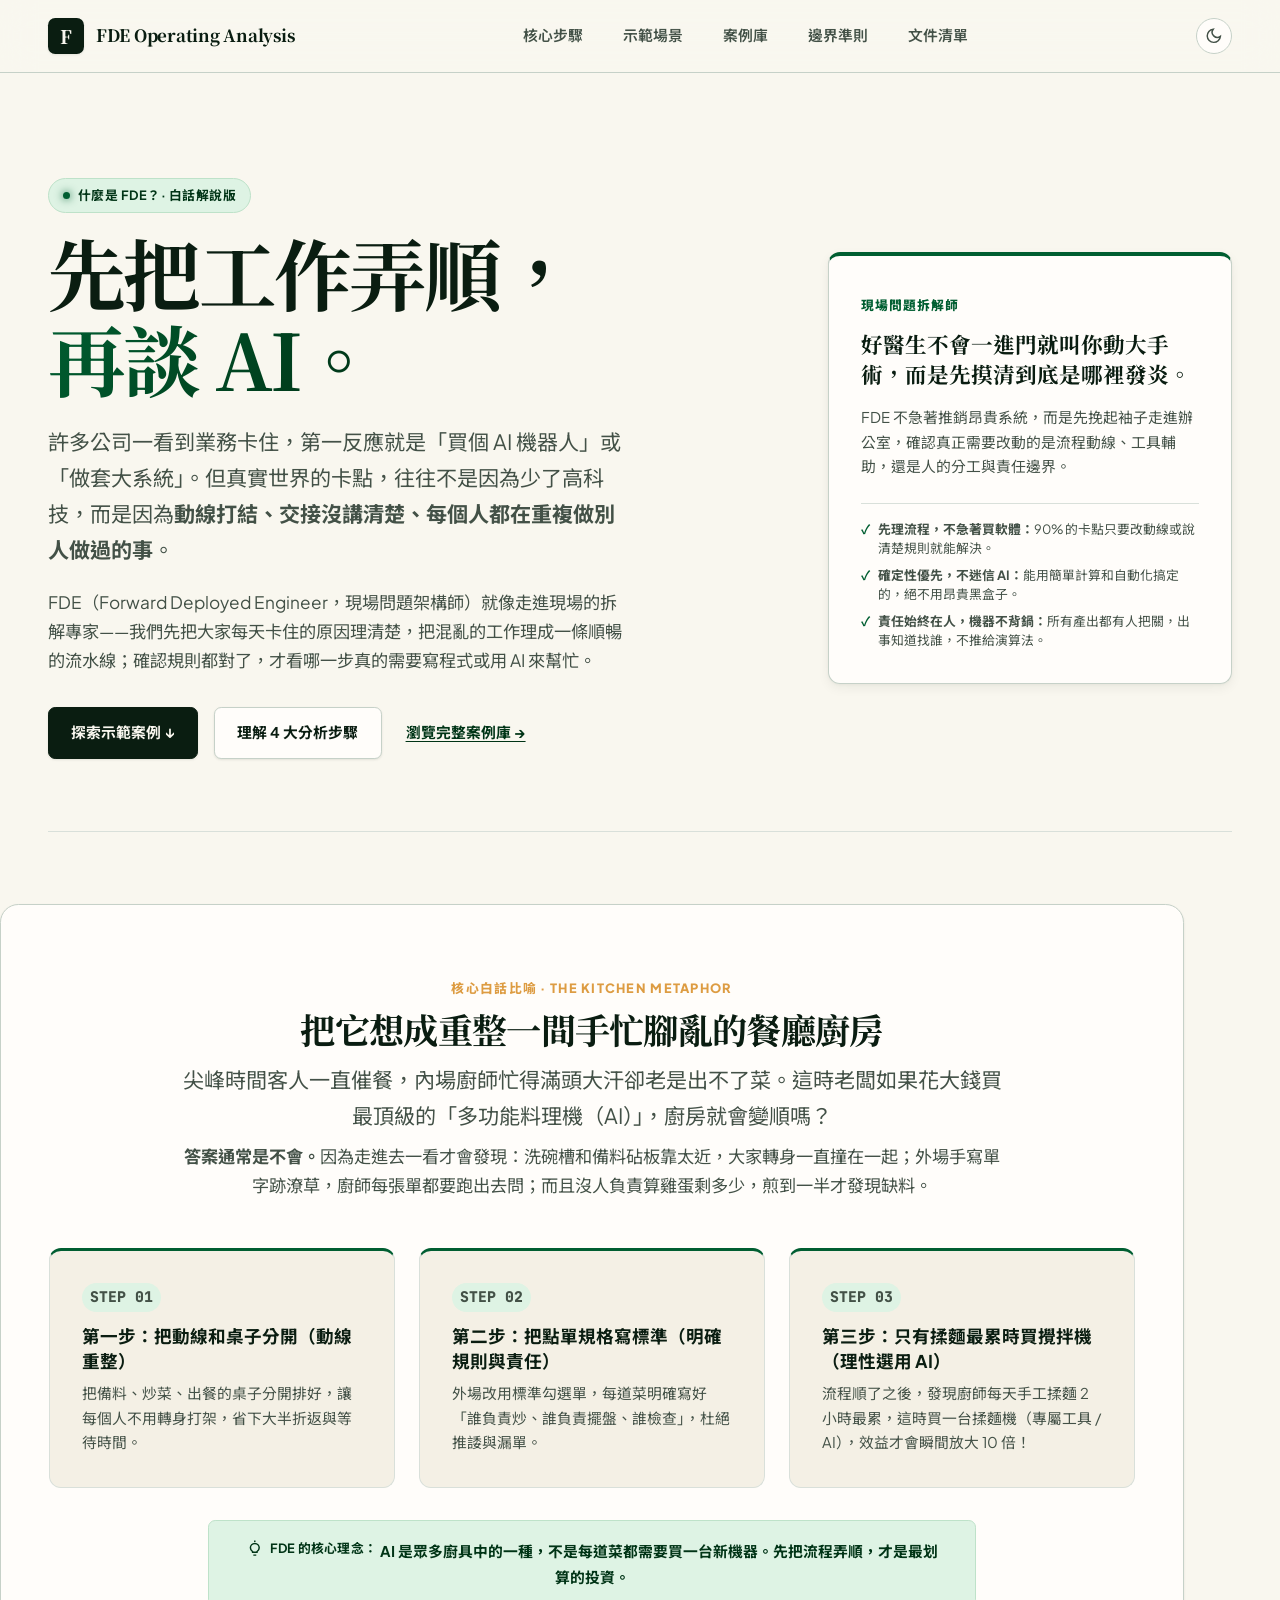
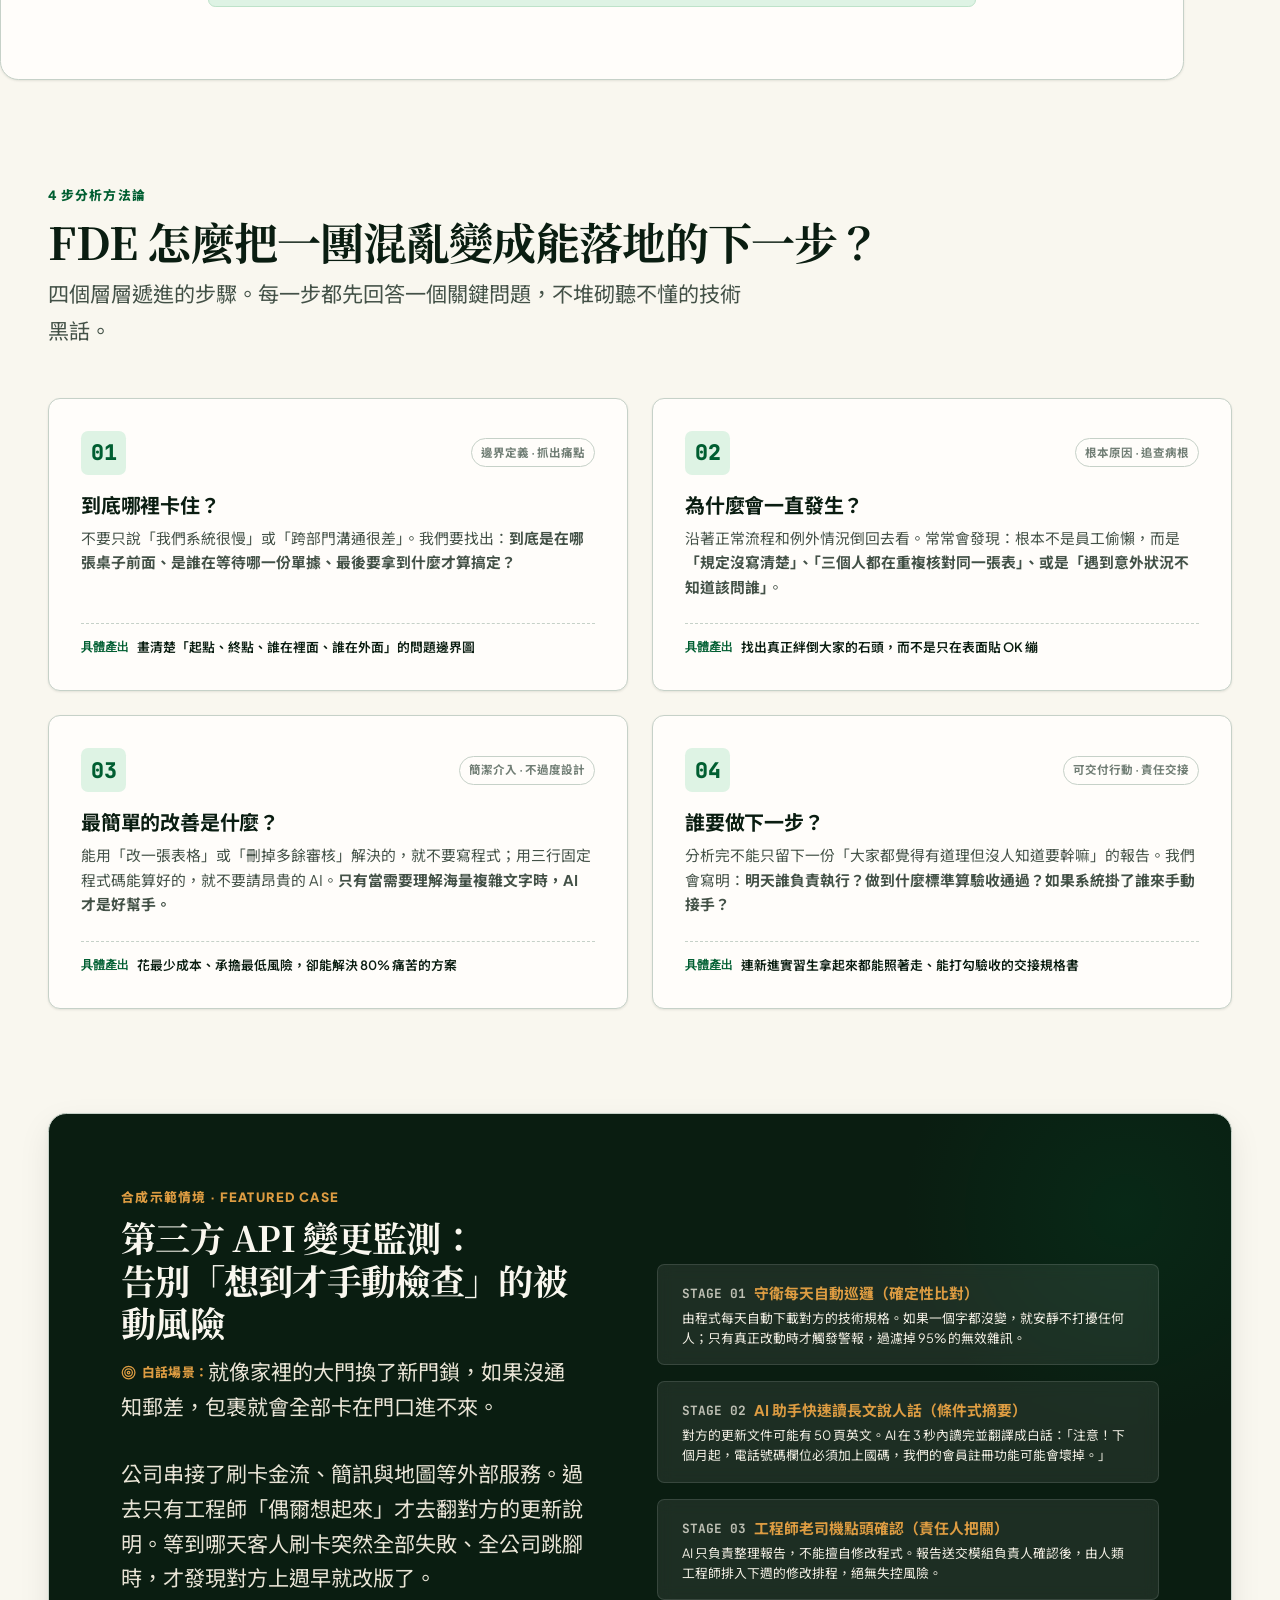
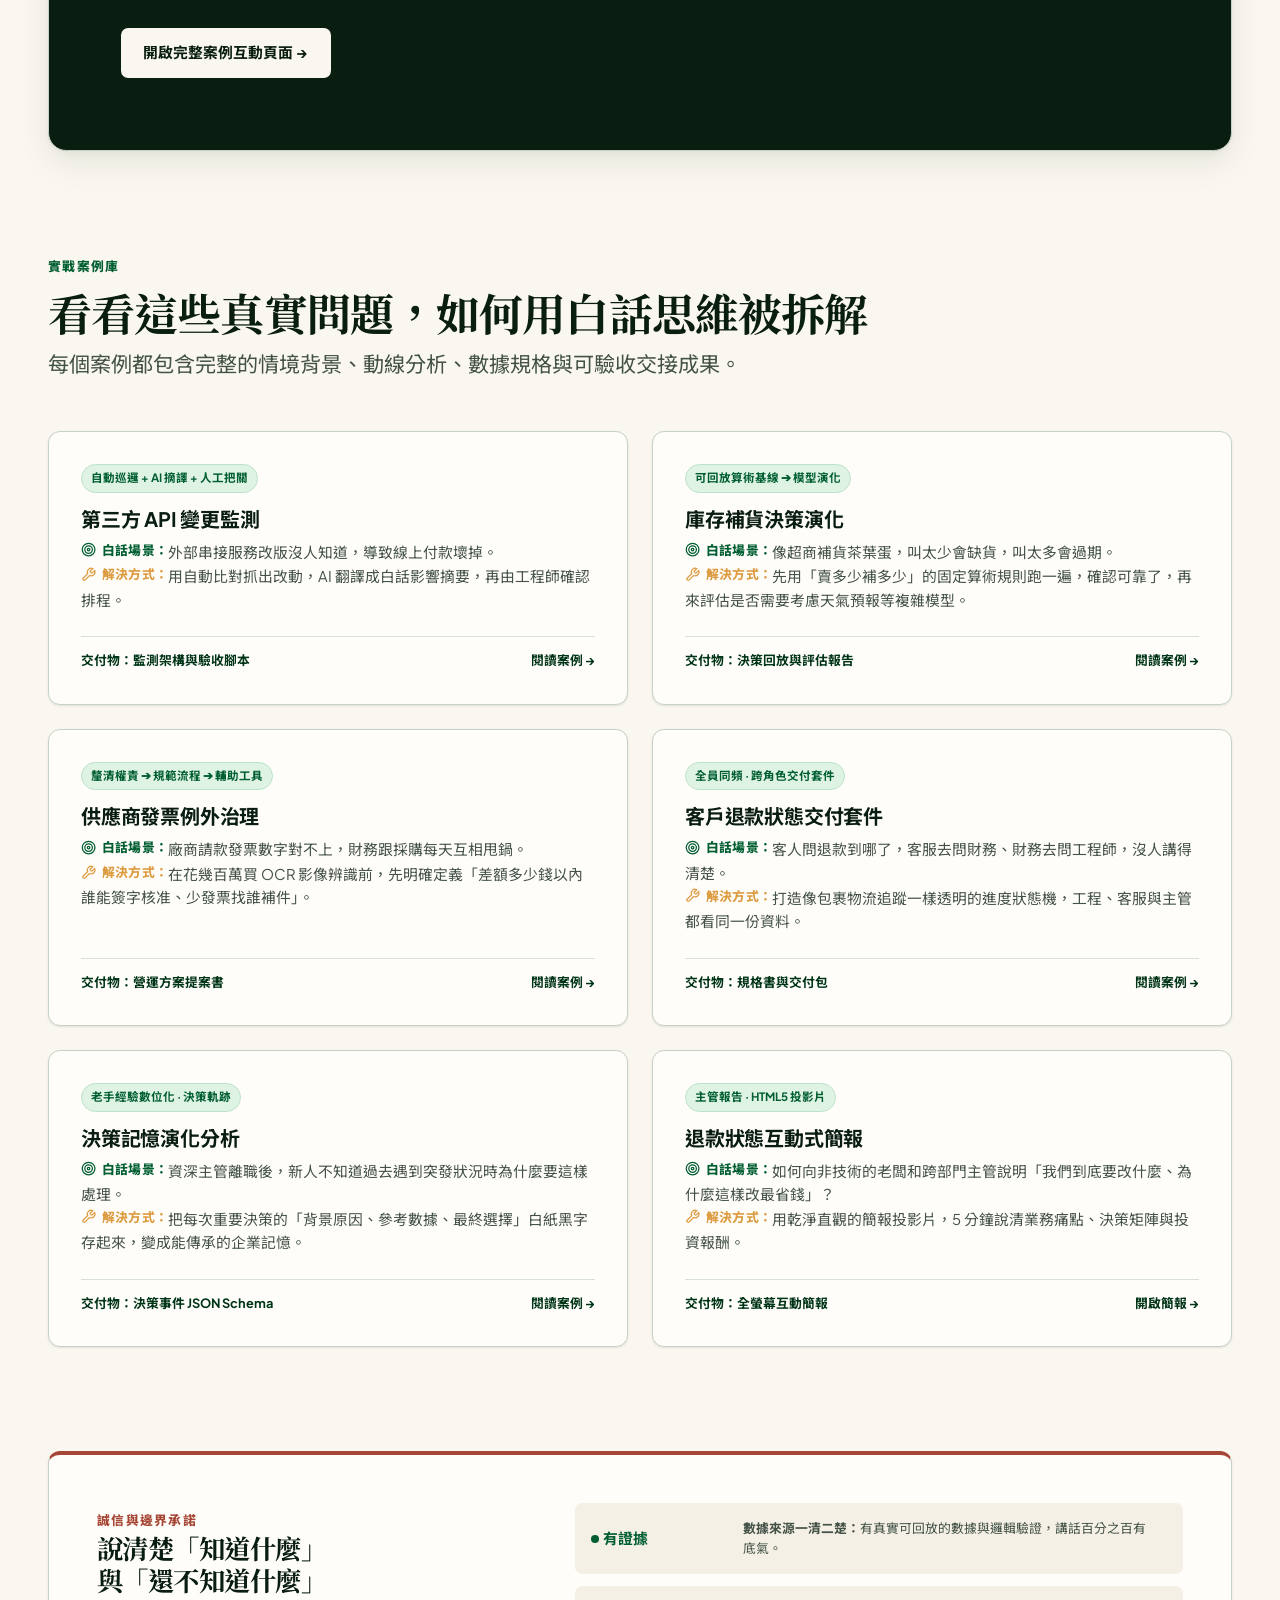
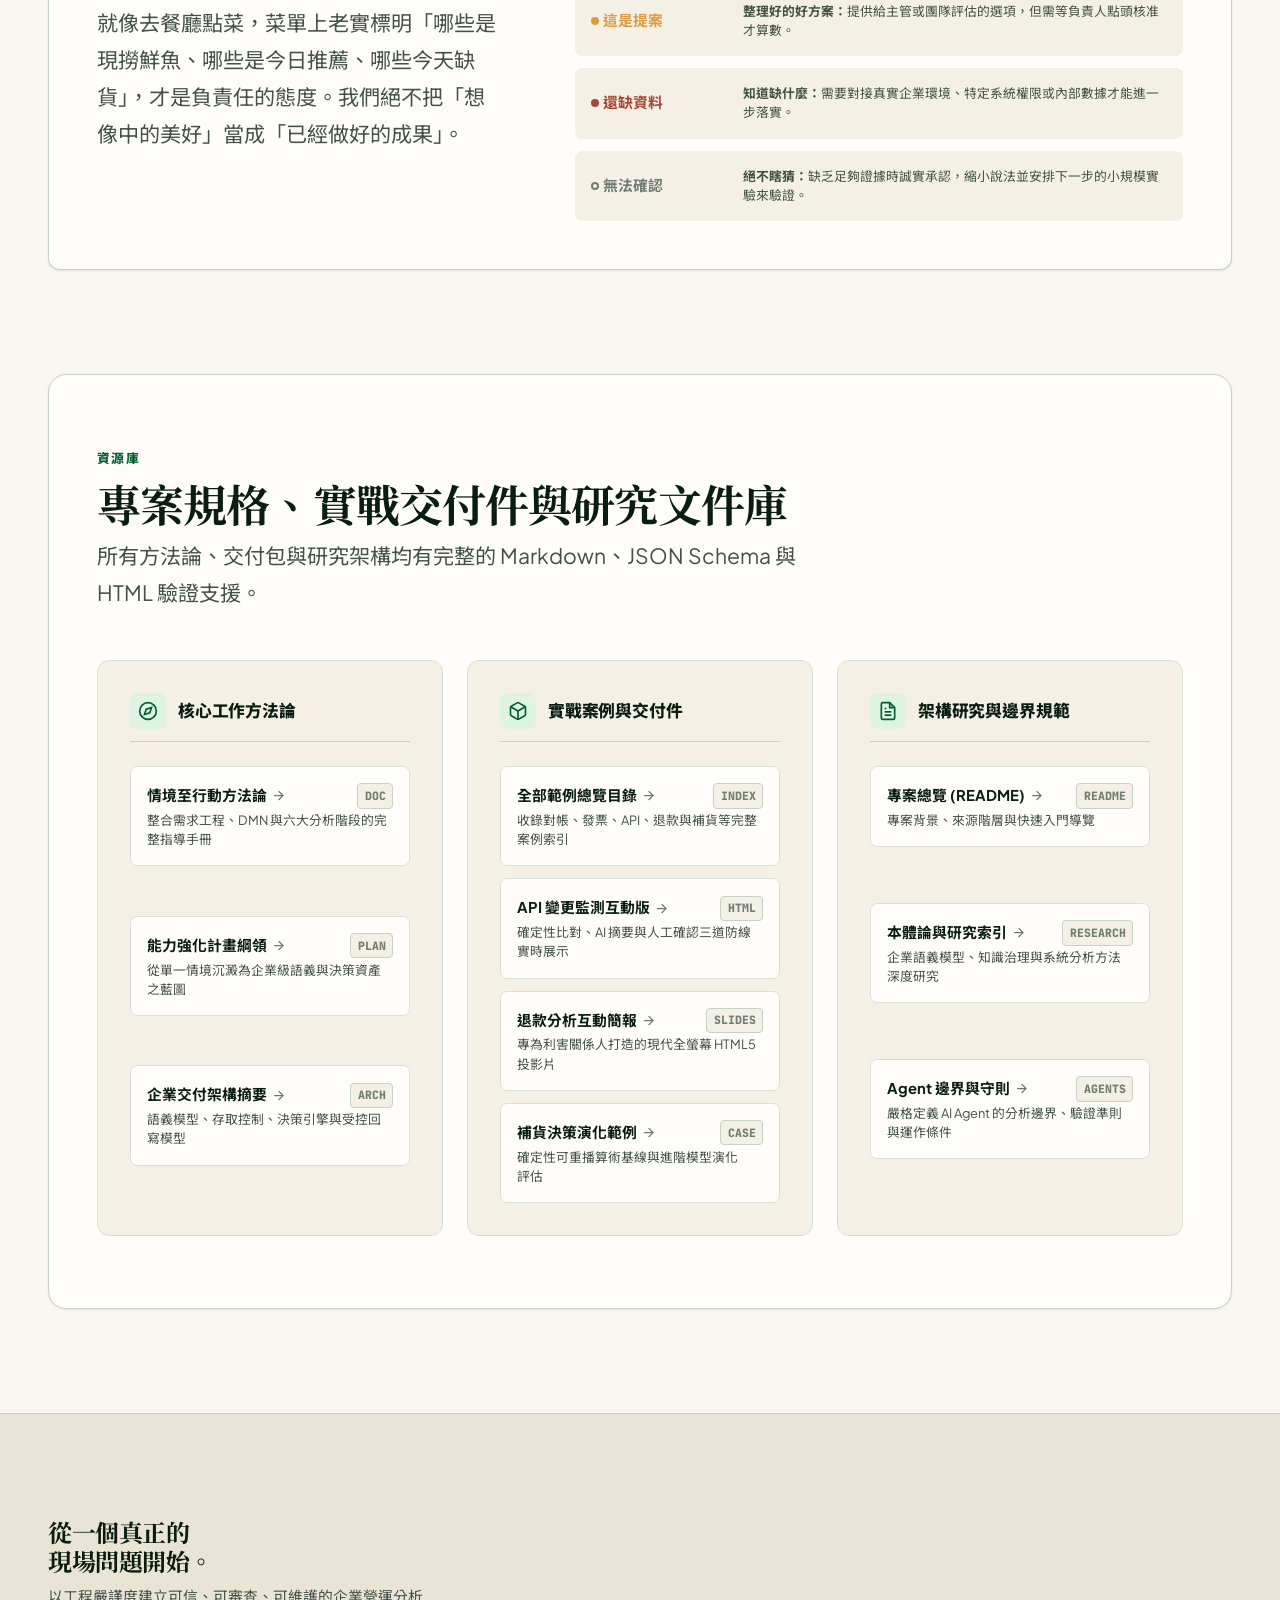
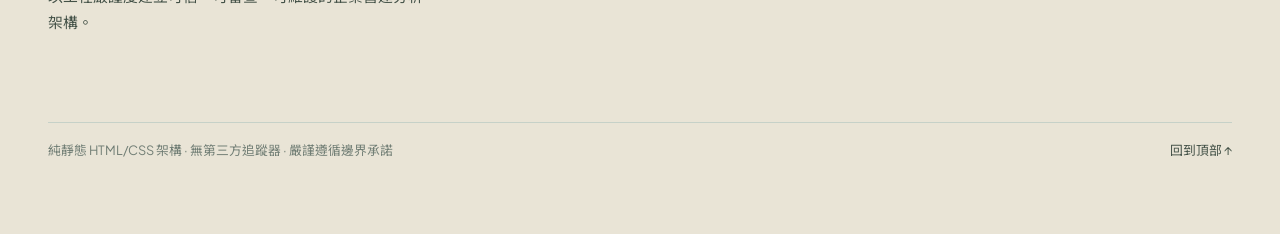
==== commit c9bdf110: "feat(site): upgrade resources section to bento cards and replace all emojis with vector SVGs" ====
--- a/site/index.html
+++ b/site/index.html
@@ -743,49 +743,152 @@
       line-height: 1.5;
     }
     
-    /* Resource Quick Links */
+    /* Enhanced Resource Section */
     .resources-section {
       border: 1px solid var(--color-rule);
-      border-radius: var(--radius-md);
+      border-radius: var(--radius-lg);
       background: var(--color-surface);
-      padding: var(--space-2xl);
+      padding: var(--space-3xl) var(--space-2xl);
       box-shadow: var(--shadow-sm);
     }
     .resources-grid {
       display: grid;
       grid-template-columns: repeat(3, minmax(0, 1fr));
-      gap: var(--space-xl);
-      margin-top: var(--space-lg);
-    }
-    .resource-col h3 {
-      font-size: var(--text-sm);
+      gap: var(--space-lg);
+      margin-top: var(--space-xl);
+    }
+    .resource-card {
+      border: 1px solid var(--color-rule-subtle);
+      border-radius: var(--radius-md);
+      background: var(--color-paper-subtle);
+      padding: var(--space-xl);
+      display: flex;
+      flex-direction: column;
+      transition: transform var(--dur-short) var(--ease-out), box-shadow var(--dur-short) var(--ease-out), border-color var(--dur-short) var(--ease-out);
+    }
+    .resource-card:hover {
+      transform: translateY(-2px);
+      box-shadow: var(--shadow-md);
+      border-color: var(--color-accent-light);
+    }
+    .resource-card-header {
+      display: flex;
+      align-items: center;
+      gap: var(--space-sm);
+      margin-bottom: var(--space-lg);
+      border-bottom: 1px solid var(--color-rule);
+      padding-bottom: var(--space-sm);
+    }
+    .resource-card-icon {
+      width: 2.25rem;
+      height: 2.25rem;
+      border-radius: var(--radius-sm);
+      background: var(--color-accent-wash);
+      color: var(--color-accent);
+      display: inline-flex;
+      align-items: center;
+      justify-content: center;
+      flex-shrink: 0;
+    }
+    .resource-card-icon svg {
+      width: 1.25rem;
+      height: 1.25rem;
+    }
+    .resource-card-header h3 {
+      font-size: 1.05rem;
       font-weight: 800;
       color: var(--color-ink);
-      text-transform: uppercase;
-      letter-spacing: 0.06em;
-      border-bottom: 1px solid var(--color-rule);
-      padding-bottom: var(--space-xs);
-      margin-bottom: var(--space-md);
-    }
-    .resource-list {
+      margin: 0;
+      letter-spacing: -0.01em;
+    }
+    .resource-items-list {
       list-style: none;
       padding: 0;
       margin: 0;
       display: grid;
+      gap: var(--space-sm);
+      flex-grow: 1;
+    }
+    .resource-link-item {
+      display: flex;
+      flex-direction: column;
+      padding: var(--space-md);
+      border-radius: var(--radius-sm);
+      background: var(--color-surface);
+      border: 1px solid var(--color-rule-subtle);
+      text-decoration: none;
+      color: inherit;
+      transition: all var(--dur-short) var(--ease-out);
+    }
+    .resource-link-item:hover {
+      border-color: var(--color-accent);
+      background: var(--color-surface-hover);
+      transform: translateX(2px);
+    }
+    .resource-link-top {
+      display: flex;
+      justify-content: space-between;
+      align-items: center;
+      margin-bottom: var(--space-3xs);
       gap: var(--space-xs);
     }
-    .resource-list a {
+    .resource-link-title {
+      font-size: var(--text-sm);
+      font-weight: 700;
+      color: var(--color-ink);
+      display: inline-flex;
+      align-items: center;
+      gap: var(--space-2xs);
+    }
+    .resource-link-item:hover .resource-link-title {
+      color: var(--color-accent);
+    }
+    .resource-link-title svg {
+      width: 0.95rem;
+      height: 0.95rem;
+      opacity: 0.6;
+      transition: opacity var(--dur-short) var(--ease-out), transform var(--dur-short) var(--ease-out);
+    }
+    .resource-link-item:hover .resource-link-title svg {
+      opacity: 1;
+      transform: translateX(2px);
+    }
+    .resource-format-tag {
+      font-family: var(--font-mono);
+      font-size: var(--text-2xs);
+      font-weight: 800;
+      padding: 0.1rem 0.4rem;
+      border-radius: var(--radius-xs);
+      background: var(--color-paper-subtle);
+      border: 1px solid var(--color-rule);
+      color: var(--color-ink-muted);
+      text-transform: uppercase;
+      flex-shrink: 0;
+    }
+    .resource-link-desc {
+      font-size: var(--text-xs);
       color: var(--color-ink-soft);
-      font-size: var(--text-sm);
-      text-decoration: none;
+      line-height: 1.5;
+      margin: 0;
+    }
+    .badge-icon-label {
       display: inline-flex;
       align-items: center;
-      gap: var(--space-2xs);
-      transition: color var(--dur-short) var(--ease-out);
-    }
-    .resource-list a:hover {
+      gap: 0.35rem;
+      font-weight: 800;
+      font-size: var(--text-xs);
+      letter-spacing: 0.02em;
+    }
+    .badge-icon-label svg {
+      width: 0.95rem;
+      height: 0.95rem;
+      flex-shrink: 0;
+    }
+    .badge-icon-label.scene {
       color: var(--color-accent);
-      transform: translateX(2px);
+    }
+    .badge-icon-label.solution {
+      color: var(--color-warm);
     }
     
     /* Footer */
@@ -933,7 +1036,11 @@
       </div>
 
       <div class="eli5-takeaway">
-        💡 <b>FDE 的核心理念：</b>AI 是眾多廚具中的一種，不是每道菜都需要買一台新機器。先把流程弄順，才是最划算的投資。
+        <span class="badge-icon-label" style="color:var(--color-accent-dark); display:inline-flex; align-items:center; gap:0.4rem;">
+          <svg viewBox="0 0 24 24" fill="none" stroke="currentColor" stroke-width="2" style="width:1.1rem; height:1.1rem;"><path d="M9 18h6M10 22h4M12 2v2M12 6a6 6 0 0 0-6 6c0 2.22 1.21 4.16 3 5.2V18h6v-.8c1.79-1.04 3-2.98 3-5.2a6 6 0 0 0-6-6z"/></svg>
+          <b>FDE 的核心理念：</b>
+        </span>
+        AI 是眾多廚具中的一種，不是每道菜都需要買一台新機器。先把流程弄順，才是最划算的投資。
       </div>
     </section>
 
@@ -1015,7 +1122,7 @@
           <div class="case-eyebrow">合成示範情境 · FEATURED CASE</div>
           <h2>第三方 API 變更監測：<br>告別「想到才手動檢查」的被動風險</h2>
           <p>
-            <strong>🎯 白話場景：</strong>就像家裡的大門換了新門鎖，如果沒通知郵差，包裹就會全部卡在門口進不來。
+            <span class="badge-icon-label scene" style="color:var(--color-warm);"><svg viewBox="0 0 24 24" fill="none" stroke="currentColor" stroke-width="2"><circle cx="12" cy="12" r="10"/><circle cx="12" cy="12" r="6"/><circle cx="12" cy="12" r="2"/></svg> 白話場景：</span>就像家裡的大門換了新門鎖，如果沒通知郵差，包裹就會全部卡在門口進不來。
           </p>
           <p>
             公司串接了刷卡金流、簡訊與地圖等外部服務。過去只有工程師「偶爾想起來」才去翻對方的更新說明。等到哪天客人刷卡突然全部失敗、全公司跳腳時，才發現對方上週早就改版了。
@@ -1055,8 +1162,8 @@
           </div>
           <h3>第三方 API 變更監測</h3>
           <p>
-            <strong>🎯 白話場景：</strong>外部串接服務改版沒人知道，導致線上付款壞掉。<br>
-            <strong>💡 解決方式：</strong>用自動比對抓出改動，AI 翻譯成白話影響摘要，再由工程師確認排程。
+            <span class="badge-icon-label scene"><svg viewBox="0 0 24 24" fill="none" stroke="currentColor" stroke-width="2"><circle cx="12" cy="12" r="10"/><circle cx="12" cy="12" r="6"/><circle cx="12" cy="12" r="2"/></svg> 白話場景：</span>外部串接服務改版沒人知道，導致線上付款壞掉。<br>
+            <span class="badge-icon-label solution"><svg viewBox="0 0 24 24" fill="none" stroke="currentColor" stroke-width="2"><path d="M14.7 6.3a1 1 0 0 0 0 1.4l1.6 1.6a1 1 0 0 0 1.4 0l3.77-3.77a6 6 0 0 1-7.94 7.94l-6.91 6.91a2.12 2.12 0 0 1-3-3l6.91-6.91a6 6 0 0 1 7.94-7.94l-3.76 3.76z"/></svg> 解決方式：</span>用自動比對抓出改動，AI 翻譯成白話影響摘要，再由工程師確認排程。
           </p>
           <div class="case-card-footer">
             <span>交付物：監測架構與驗收腳本</span>
@@ -1070,8 +1177,8 @@
           </div>
           <h3>庫存補貨決策演化</h3>
           <p>
-            <strong>🎯 白話場景：</strong>像超商補貨茶葉蛋，叫太少會缺貨，叫太多會過期。<br>
-            <strong>💡 解決方式：</strong>先用「賣多少補多少」的固定算術規則跑一遍，確認可靠了，再來評估是否需要考慮天氣預報等複雜模型。
+            <span class="badge-icon-label scene"><svg viewBox="0 0 24 24" fill="none" stroke="currentColor" stroke-width="2"><circle cx="12" cy="12" r="10"/><circle cx="12" cy="12" r="6"/><circle cx="12" cy="12" r="2"/></svg> 白話場景：</span>像超商補貨茶葉蛋，叫太少會缺貨，叫太多會過期。<br>
+            <span class="badge-icon-label solution"><svg viewBox="0 0 24 24" fill="none" stroke="currentColor" stroke-width="2"><path d="M14.7 6.3a1 1 0 0 0 0 1.4l1.6 1.6a1 1 0 0 0 1.4 0l3.77-3.77a6 6 0 0 1-7.94 7.94l-6.91 6.91a2.12 2.12 0 0 1-3-3l6.91-6.91a6 6 0 0 1 7.94-7.94l-3.76 3.76z"/></svg> 解決方式：</span>先用「賣多少補多少」的固定算術規則跑一遍，確認可靠了，再來評估是否需要考慮天氣預報等複雜模型。
           </p>
           <div class="case-card-footer">
             <span>交付物：決策回放與評估報告</span>
@@ -1085,8 +1192,8 @@
           </div>
           <h3>供應商發票例外治理</h3>
           <p>
-            <strong>🎯 白話場景：</strong>廠商請款發票數字對不上，財務跟採購每天互相甩鍋。<br>
-            <strong>💡 解決方式：</strong>在花幾百萬買 OCR 影像辨識前，先明確定義「差額多少錢以內誰能簽字核准、少發票找誰補件」。
+            <span class="badge-icon-label scene"><svg viewBox="0 0 24 24" fill="none" stroke="currentColor" stroke-width="2"><circle cx="12" cy="12" r="10"/><circle cx="12" cy="12" r="6"/><circle cx="12" cy="12" r="2"/></svg> 白話場景：</span>廠商請款發票數字對不上，財務跟採購每天互相甩鍋。<br>
+            <span class="badge-icon-label solution"><svg viewBox="0 0 24 24" fill="none" stroke="currentColor" stroke-width="2"><path d="M14.7 6.3a1 1 0 0 0 0 1.4l1.6 1.6a1 1 0 0 0 1.4 0l3.77-3.77a6 6 0 0 1-7.94 7.94l-6.91 6.91a2.12 2.12 0 0 1-3-3l6.91-6.91a6 6 0 0 1 7.94-7.94l-3.76 3.76z"/></svg> 解決方式：</span>在花幾百萬買 OCR 影像辨識前，先明確定義「差額多少錢以內誰能簽字核准、少發票找誰補件」。
           </p>
           <div class="case-card-footer">
             <span>交付物：營運方案提案書</span>
@@ -1100,8 +1207,8 @@
           </div>
           <h3>客戶退款狀態交付套件</h3>
           <p>
-            <strong>🎯 白話場景：</strong>客人問退款到哪了，客服去問財務、財務去問工程師，沒人講得清楚。<br>
-            <strong>💡 解決方式：</strong>打造像包裹物流追蹤一樣透明的進度狀態機，工程、客服與主管都看同一份資料。
+            <span class="badge-icon-label scene"><svg viewBox="0 0 24 24" fill="none" stroke="currentColor" stroke-width="2"><circle cx="12" cy="12" r="10"/><circle cx="12" cy="12" r="6"/><circle cx="12" cy="12" r="2"/></svg> 白話場景：</span>客人問退款到哪了，客服去問財務、財務去問工程師，沒人講得清楚。<br>
+            <span class="badge-icon-label solution"><svg viewBox="0 0 24 24" fill="none" stroke="currentColor" stroke-width="2"><path d="M14.7 6.3a1 1 0 0 0 0 1.4l1.6 1.6a1 1 0 0 0 1.4 0l3.77-3.77a6 6 0 0 1-7.94 7.94l-6.91 6.91a2.12 2.12 0 0 1-3-3l6.91-6.91a6 6 0 0 1 7.94-7.94l-3.76 3.76z"/></svg> 解決方式：</span>打造像包裹物流追蹤一樣透明的進度狀態機，工程、客服與主管都看同一份資料。
           </p>
           <div class="case-card-footer">
             <span>交付物：規格書與交付包</span>
@@ -1115,8 +1222,8 @@
           </div>
           <h3>決策記憶演化分析</h3>
           <p>
-            <strong>🎯 白話場景：</strong>資深主管離職後，新人不知道過去遇到突發狀況時為什麼要這樣處理。<br>
-            <strong>💡 解決方式：</strong>把每次重要決策的「背景原因、參考數據、最終選擇」白紙黑字存起來，變成能傳承的企業記憶。
+            <span class="badge-icon-label scene"><svg viewBox="0 0 24 24" fill="none" stroke="currentColor" stroke-width="2"><circle cx="12" cy="12" r="10"/><circle cx="12" cy="12" r="6"/><circle cx="12" cy="12" r="2"/></svg> 白話場景：</span>資深主管離職後，新人不知道過去遇到突發狀況時為什麼要這樣處理。<br>
+            <span class="badge-icon-label solution"><svg viewBox="0 0 24 24" fill="none" stroke="currentColor" stroke-width="2"><path d="M14.7 6.3a1 1 0 0 0 0 1.4l1.6 1.6a1 1 0 0 0 1.4 0l3.77-3.77a6 6 0 0 1-7.94 7.94l-6.91 6.91a2.12 2.12 0 0 1-3-3l6.91-6.91a6 6 0 0 1 7.94-7.94l-3.76 3.76z"/></svg> 解決方式：</span>把每次重要決策的「背景原因、參考數據、最終選擇」白紙黑字存起來，變成能傳承的企業記憶。
           </p>
           <div class="case-card-footer">
             <span>交付物：決策事件 JSON Schema</span>
@@ -1130,8 +1237,8 @@
           </div>
           <h3>退款狀態互動式簡報</h3>
           <p>
-            <strong>🎯 白話場景：</strong>如何向非技術的老闆和跨部門主管說明「我們到底要改什麼、為什麼這樣改最省錢」？<br>
-            <strong>💡 解決方式：</strong>用乾淨直觀的簡報投影片，5 分鐘說清業務痛點、決策矩陣與投資報酬。
+            <span class="badge-icon-label scene"><svg viewBox="0 0 24 24" fill="none" stroke="currentColor" stroke-width="2"><circle cx="12" cy="12" r="10"/><circle cx="12" cy="12" r="6"/><circle cx="12" cy="12" r="2"/></svg> 白話場景：</span>如何向非技術的老闆和跨部門主管說明「我們到底要改什麼、為什麼這樣改最省錢」？<br>
+            <span class="badge-icon-label solution"><svg viewBox="0 0 24 24" fill="none" stroke="currentColor" stroke-width="2"><path d="M14.7 6.3a1 1 0 0 0 0 1.4l1.6 1.6a1 1 0 0 0 1.4 0l3.77-3.77a6 6 0 0 1-7.94 7.94l-6.91 6.91a2.12 2.12 0 0 1-3-3l6.91-6.91a6 6 0 0 1 7.94-7.94l-3.76 3.76z"/></svg> 解決方式：</span>用乾淨直觀的簡報投影片，5 分鐘說清業務痛點、決策矩陣與投資報酬。
           </p>
           <div class="case-card-footer">
             <span>交付物：全螢幕互動簡報</span>
@@ -1155,7 +1262,8 @@
         <ul class="claims-grid">
           <li class="claim-item">
             <div class="claim-tag evidence">
-              <span aria-hidden="true">●</span> <span>有證據</span>
+              <span aria-hidden="true" style="display:inline-block; width:8px; height:8px; border-radius:50%; background:currentColor;"></span>
+              <span>有證據</span>
             </div>
             <div class="claim-desc">
               <strong>數據來源一清二楚：</strong>有真實可回放的數據與邏輯驗證，講話百分之百有底氣。
@@ -1163,7 +1271,8 @@
           </li>
           <li class="claim-item">
             <div class="claim-tag proposal">
-              <span aria-hidden="true">●</span> <span>這是提案</span>
+              <span aria-hidden="true" style="display:inline-block; width:8px; height:8px; border-radius:50%; background:currentColor;"></span>
+              <span>這是提案</span>
             </div>
             <div class="claim-desc">
               <strong>整理好的好方案：</strong>提供給主管或團隊評估的選項，但需等負責人點頭核准才算數。
@@ -1171,7 +1280,8 @@
           </li>
           <li class="claim-item">
             <div class="claim-tag gap">
-              <span aria-hidden="true">●</span> <span>還缺資料</span>
+              <span aria-hidden="true" style="display:inline-block; width:8px; height:8px; border-radius:50%; background:currentColor;"></span>
+              <span>還缺資料</span>
             </div>
             <div class="claim-desc">
               <strong>知道缺什麼：</strong>需要對接真實企業環境、特定系統權限或內部數據才能進一步落實。
@@ -1179,7 +1289,8 @@
           </li>
           <li class="claim-item">
             <div class="claim-tag unverified">
-              <span aria-hidden="true">○</span> <span>無法確認</span>
+              <span aria-hidden="true" style="display:inline-block; width:8px; height:8px; border-radius:50%; border:2px solid currentColor;"></span>
+              <span>無法確認</span>
             </div>
             <div class="claim-desc">
               <strong>絕不瞎猜：</strong>缺乏足夠證據時誠實承認，縮小說法並安排下一步的小規模實驗來驗證。
@@ -1194,36 +1305,134 @@
       <div class="resources-section">
         <div class="section-head">
           <span class="section-eyebrow">資源庫</span>
-          <h2>專案規格與方法論文件庫</h2>
-          <p>所有工作方法、分析規範與架構模型均具備完整的 Markdown 與 JSON Schema 支援。</p>
+          <h2>專案規格、實戰交付件與研究文件庫</h2>
+          <p>所有方法論、交付包與研究架構均有完整的 Markdown、JSON Schema 與 HTML 驗證支援。</p>
         </div>
         
         <div class="resources-grid">
-          <div class="resource-col">
-            <h3>核心方法論</h3>
-            <ul class="resource-list">
-              <li><a href="FDE-Scenario-to-Action-Method.zh-TW.md">情境至行動方法論 →</a></li>
-              <li><a href="FDE-Capability-Enhancement-Plan.zh-TW.md">能力強化計畫綱領 →</a></li>
-              <li><a href="FDE-Enterprise-Delivery-Architecture.zh-TW.md">企業交付架構摘要 →</a></li>
+          <!-- Category 1: Methodology -->
+          <div class="resource-card">
+            <div class="resource-card-header">
+              <div class="resource-card-icon">
+                <svg viewBox="0 0 24 24" fill="none" stroke="currentColor" stroke-width="2"><circle cx="12" cy="12" r="10"/><polygon points="16.24 7.76 14.12 14.12 7.76 16.24 9.88 9.88 16.24 7.76"/></svg>
+              </div>
+              <h3>核心工作方法論</h3>
+            </div>
+            <ul class="resource-items-list">
+              <li>
+                <a class="resource-link-item" href="FDE-Scenario-to-Action-Method.zh-TW.md">
+                  <div class="resource-link-top">
+                    <span class="resource-link-title">情境至行動方法論 <svg viewBox="0 0 24 24" fill="none" stroke="currentColor" stroke-width="2"><line x1="5" y1="12" x2="19" y2="12"/><polyline points="12 5 19 12 12 19"/></svg></span>
+                    <span class="resource-format-tag">DOC</span>
+                  </div>
+                  <p class="resource-link-desc">整合需求工程、DMN 與六大分析階段的完整指導手冊</p>
+                </a>
+              </li>
+              <li>
+                <a class="resource-link-item" href="FDE-Capability-Enhancement-Plan.zh-TW.md">
+                  <div class="resource-link-top">
+                    <span class="resource-link-title">能力強化計畫綱領 <svg viewBox="0 0 24 24" fill="none" stroke="currentColor" stroke-width="2"><line x1="5" y1="12" x2="19" y2="12"/><polyline points="12 5 19 12 12 19"/></svg></span>
+                    <span class="resource-format-tag">PLAN</span>
+                  </div>
+                  <p class="resource-link-desc">從單一情境沉澱為企業級語義與決策資產之藍圖</p>
+                </a>
+              </li>
+              <li>
+                <a class="resource-link-item" href="FDE-Enterprise-Delivery-Architecture.zh-TW.md">
+                  <div class="resource-link-top">
+                    <span class="resource-link-title">企業交付架構摘要 <svg viewBox="0 0 24 24" fill="none" stroke="currentColor" stroke-width="2"><line x1="5" y1="12" x2="19" y2="12"/><polyline points="12 5 19 12 12 19"/></svg></span>
+                    <span class="resource-format-tag">ARCH</span>
+                  </div>
+                  <p class="resource-link-desc">語義模型、存取控制、決策引擎與受控回寫模型</p>
+                </a>
+              </li>
             </ul>
           </div>
-          
-          <div class="resource-col">
-            <h3>實戰案例與交付件</h3>
-            <ul class="resource-list">
-              <li><a href="examples/README.zh-TW.md">全部範例總覽目錄 →</a></li>
-              <li><a href="examples/third-party-api-change-monitoring/index.html">API 變更監測互動版 →</a></li>
-              <li><a href="examples/customer-refund-status-delivery-kit/presentation.html">退款分析互動簡報 →</a></li>
-              <li><a href="examples/inventory-replenishment-evolution/index.html">補貨決策演化範例 →</a></li>
+
+          <!-- Category 2: Cases & Delivery Kits -->
+          <div class="resource-card">
+            <div class="resource-card-header">
+              <div class="resource-card-icon">
+                <svg viewBox="0 0 24 24" fill="none" stroke="currentColor" stroke-width="2"><path d="M21 16V8a2 2 0 0 0-1-1.73l-7-4a2 2 0 0 0-2 0l-7 4A2 2 0 0 0 3 8v8a2 2 0 0 0 1 1.73l7 4a2 2 0 0 0 2 0l7-4A2 2 0 0 0 21 16z"/><polyline points="3.27 6.96 12 12.01 20.73 6.96"/><line x1="12" y1="22.08" x2="12" y2="12"/></svg>
+              </div>
+              <h3>實戰案例與交付件</h3>
+            </div>
+            <ul class="resource-items-list">
+              <li>
+                <a class="resource-link-item" href="examples/README.zh-TW.md">
+                  <div class="resource-link-top">
+                    <span class="resource-link-title">全部範例總覽目錄 <svg viewBox="0 0 24 24" fill="none" stroke="currentColor" stroke-width="2"><line x1="5" y1="12" x2="19" y2="12"/><polyline points="12 5 19 12 12 19"/></svg></span>
+                    <span class="resource-format-tag">INDEX</span>
+                  </div>
+                  <p class="resource-link-desc">收錄對帳、發票、API、退款與補貨等完整案例索引</p>
+                </a>
+              </li>
+              <li>
+                <a class="resource-link-item" href="examples/third-party-api-change-monitoring/index.html">
+                  <div class="resource-link-top">
+                    <span class="resource-link-title">API 變更監測互動版 <svg viewBox="0 0 24 24" fill="none" stroke="currentColor" stroke-width="2"><line x1="5" y1="12" x2="19" y2="12"/><polyline points="12 5 19 12 12 19"/></svg></span>
+                    <span class="resource-format-tag">HTML</span>
+                  </div>
+                  <p class="resource-link-desc">確定性比對、AI 摘要與人工確認三道防線實時展示</p>
+                </a>
+              </li>
+              <li>
+                <a class="resource-link-item" href="examples/customer-refund-status-delivery-kit/presentation.html">
+                  <div class="resource-link-top">
+                    <span class="resource-link-title">退款分析互動簡報 <svg viewBox="0 0 24 24" fill="none" stroke="currentColor" stroke-width="2"><line x1="5" y1="12" x2="19" y2="12"/><polyline points="12 5 19 12 12 19"/></svg></span>
+                    <span class="resource-format-tag">SLIDES</span>
+                  </div>
+                  <p class="resource-link-desc">專為利害關係人打造的現代全螢幕 HTML5 投影片</p>
+                </a>
+              </li>
+              <li>
+                <a class="resource-link-item" href="examples/inventory-replenishment-evolution/index.html">
+                  <div class="resource-link-top">
+                    <span class="resource-link-title">補貨決策演化範例 <svg viewBox="0 0 24 24" fill="none" stroke="currentColor" stroke-width="2"><line x1="5" y1="12" x2="19" y2="12"/><polyline points="12 5 19 12 12 19"/></svg></span>
+                    <span class="resource-format-tag">CASE</span>
+                  </div>
+                  <p class="resource-link-desc">確定性可重播算術基線與進階模型演化評估</p>
+                </a>
+              </li>
             </ul>
           </div>
-          
-          <div class="resource-col">
-            <h3>架構與研究規範</h3>
-            <ul class="resource-list">
-              <li><a href="README.zh-TW.md">專案總覽 (README) →</a></li>
-              <li><a href="docs/zh-TW/README.md">本體論與研究章節索引 →</a></li>
-              <li><a href="AGENTS.md">Agent 指引與邊界規範 →</a></li>
+
+          <!-- Category 3: Standards & Research -->
+          <div class="resource-card">
+            <div class="resource-card-header">
+              <div class="resource-card-icon">
+                <svg viewBox="0 0 24 24" fill="none" stroke="currentColor" stroke-width="2"><path d="M14 2H6a2 2 0 0 0-2 2v16a2 2 0 0 0 2 2h12a2 2 0 0 0 2-2V8z"/><polyline points="14 2 14 8 20 8"/><line x1="16" y1="13" x2="8" y2="13"/><line x1="16" y1="17" x2="8" y2="17"/><polyline points="10 9 9 9 8 9"/></svg>
+              </div>
+              <h3>架構研究與邊界規範</h3>
+            </div>
+            <ul class="resource-items-list">
+              <li>
+                <a class="resource-link-item" href="README.zh-TW.md">
+                  <div class="resource-link-top">
+                    <span class="resource-link-title">專案總覽 (README) <svg viewBox="0 0 24 24" fill="none" stroke="currentColor" stroke-width="2"><line x1="5" y1="12" x2="19" y2="12"/><polyline points="12 5 19 12 12 19"/></svg></span>
+                    <span class="resource-format-tag">README</span>
+                  </div>
+                  <p class="resource-link-desc">專案背景、來源階層與快速入門導覽</p>
+                </a>
+              </li>
+              <li>
+                <a class="resource-link-item" href="docs/zh-TW/README.md">
+                  <div class="resource-link-top">
+                    <span class="resource-link-title">本體論與研究索引 <svg viewBox="0 0 24 24" fill="none" stroke="currentColor" stroke-width="2"><line x1="5" y1="12" x2="19" y2="12"/><polyline points="12 5 19 12 12 19"/></svg></span>
+                    <span class="resource-format-tag">RESEARCH</span>
+                  </div>
+                  <p class="resource-link-desc">企業語義模型、知識治理與系統分析方法深度研究</p>
+                </a>
+              </li>
+              <li>
+                <a class="resource-link-item" href="AGENTS.md">
+                  <div class="resource-link-top">
+                    <span class="resource-link-title">Agent 邊界與守則 <svg viewBox="0 0 24 24" fill="none" stroke="currentColor" stroke-width="2"><line x1="5" y1="12" x2="19" y2="12"/><polyline points="12 5 19 12 12 19"/></svg></span>
+                    <span class="resource-format-tag">AGENTS</span>
+                  </div>
+                  <p class="resource-link-desc">嚴格定義 AI Agent 的分析邊界、驗證準則與運作條件</p>
+                </a>
+              </li>
             </ul>
           </div>
         </div>
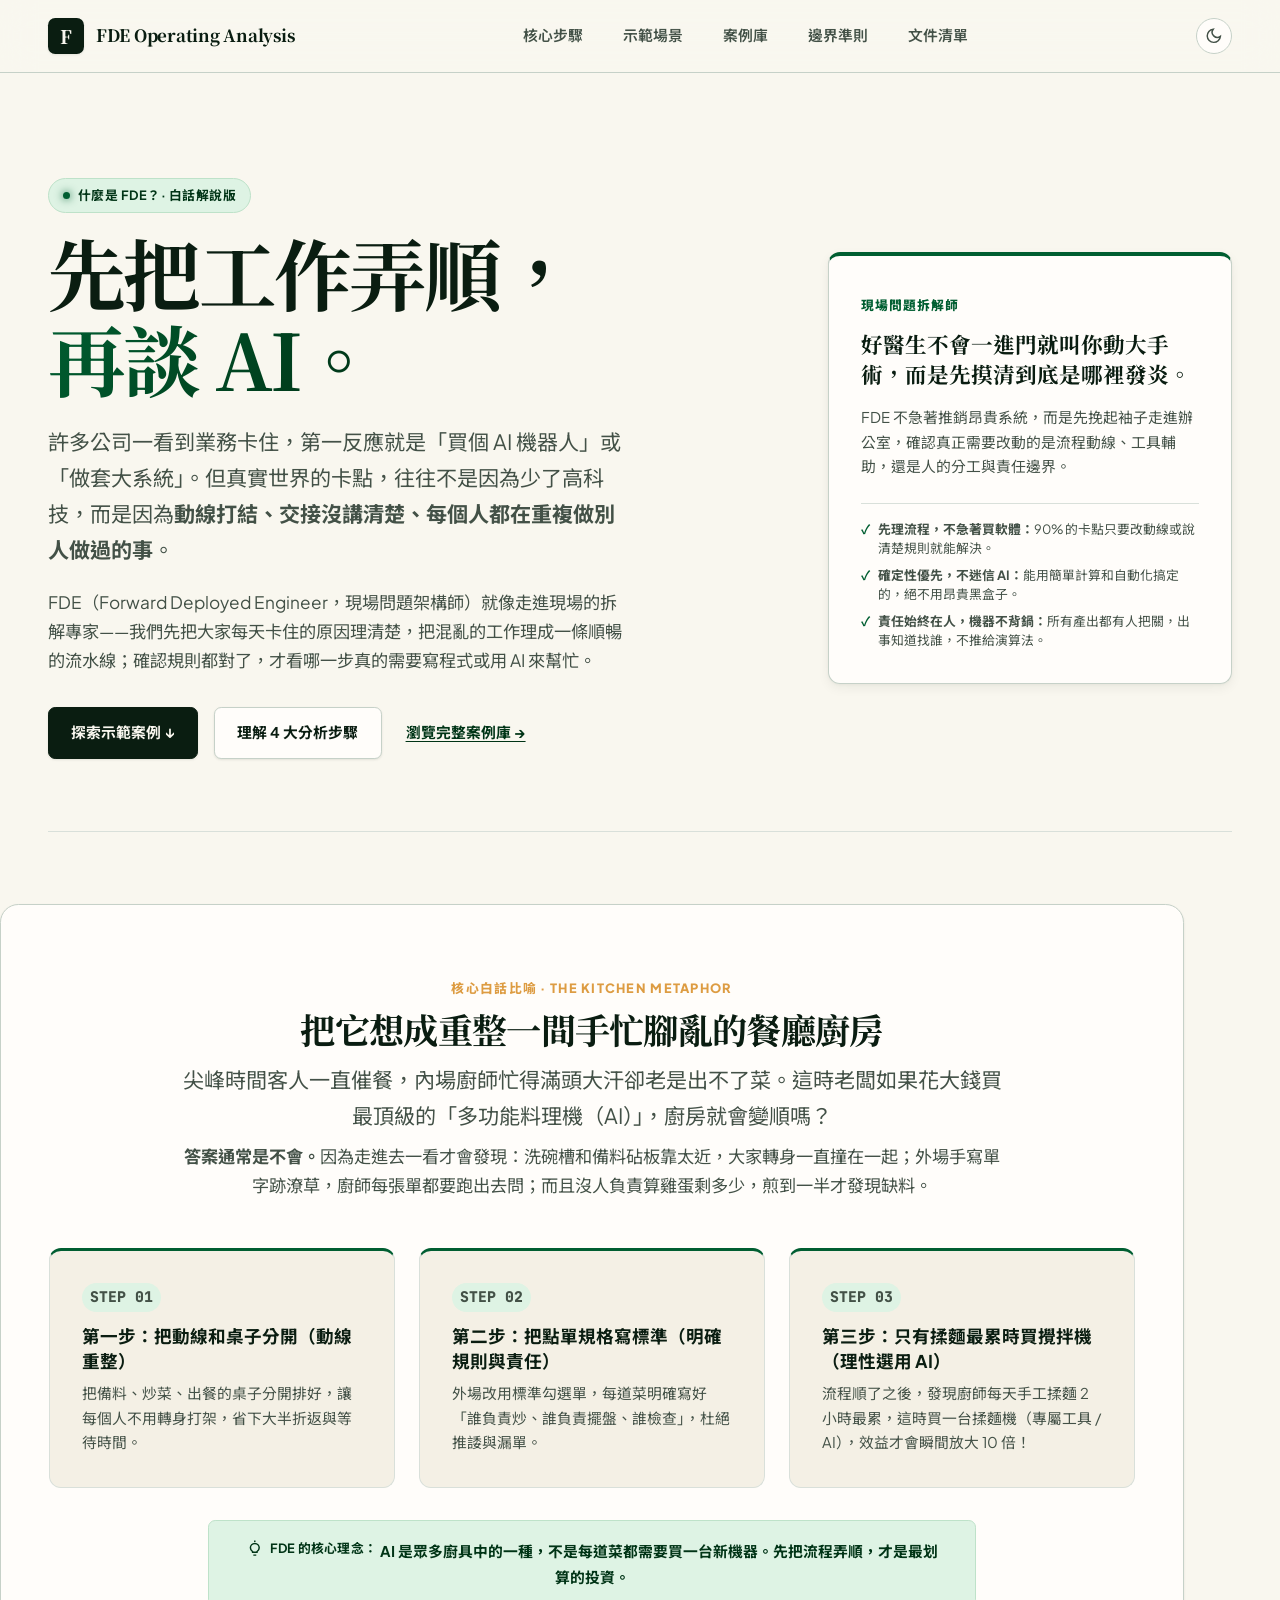
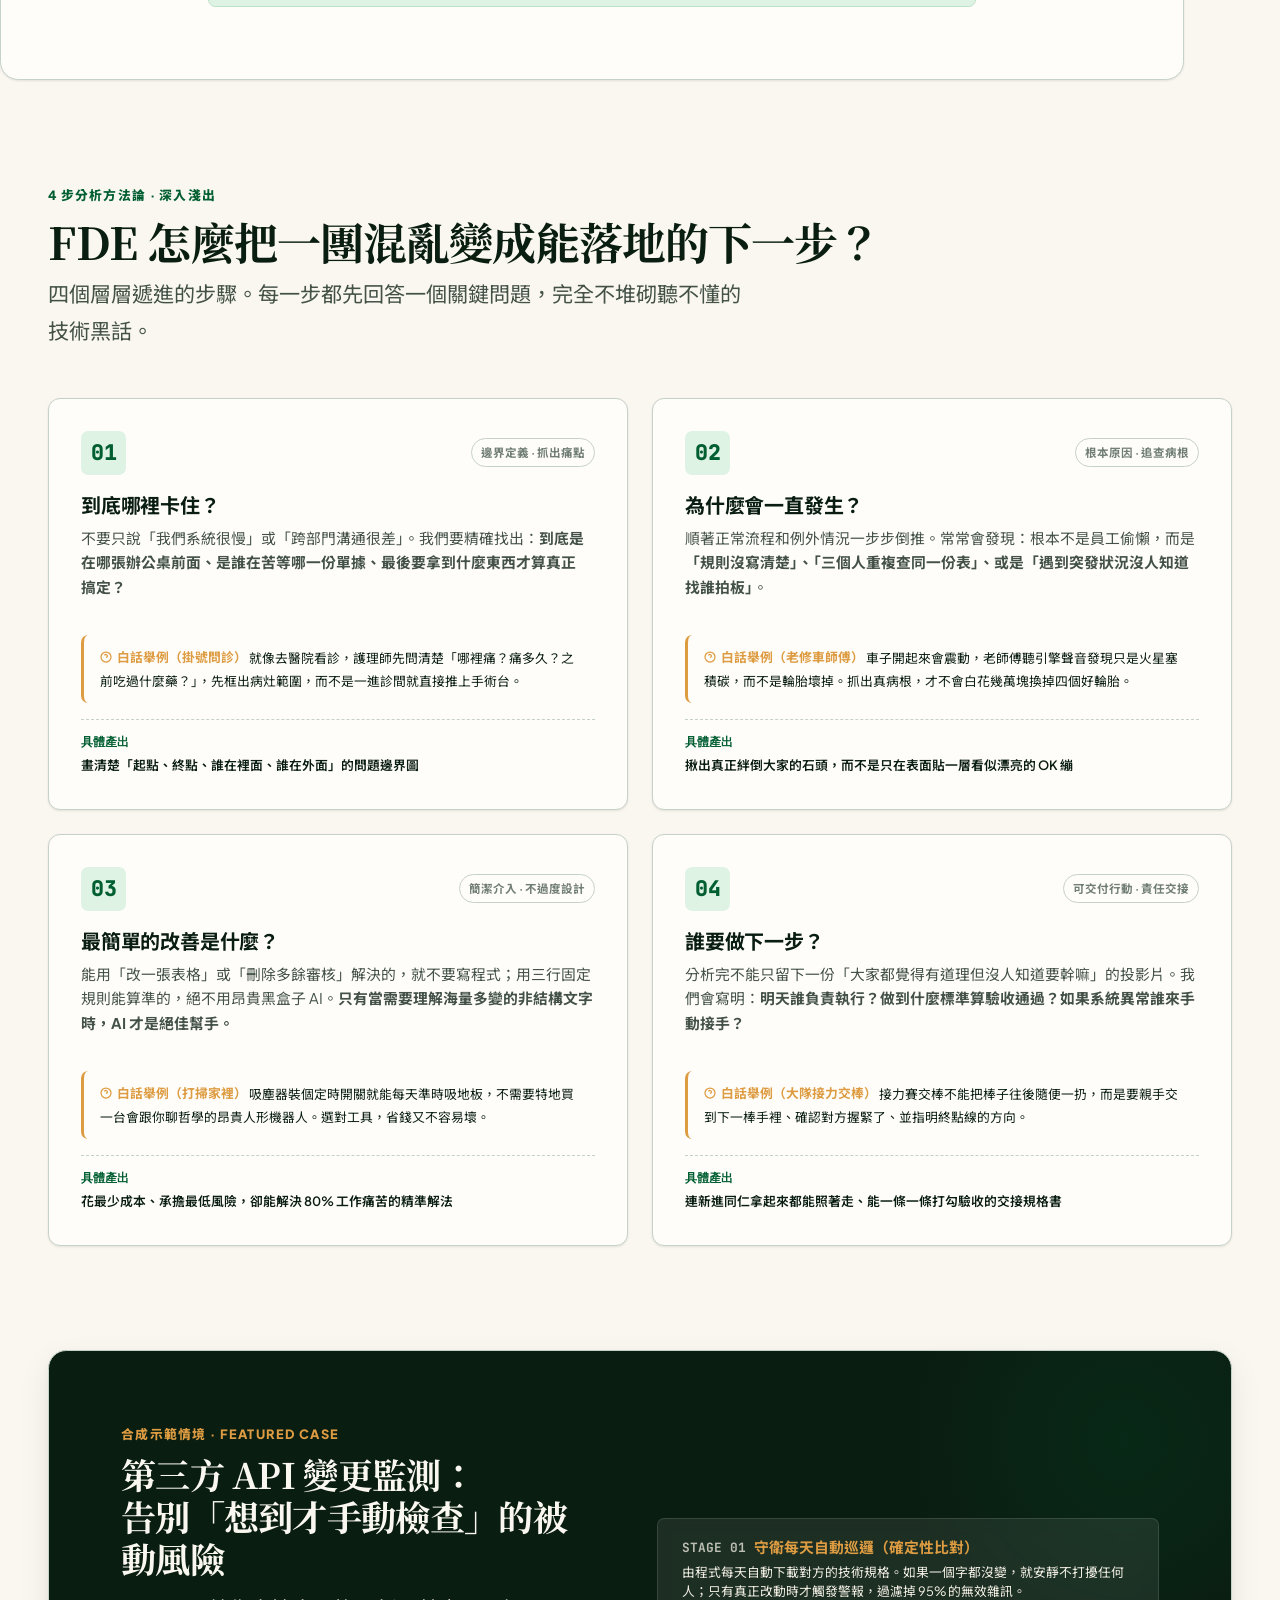
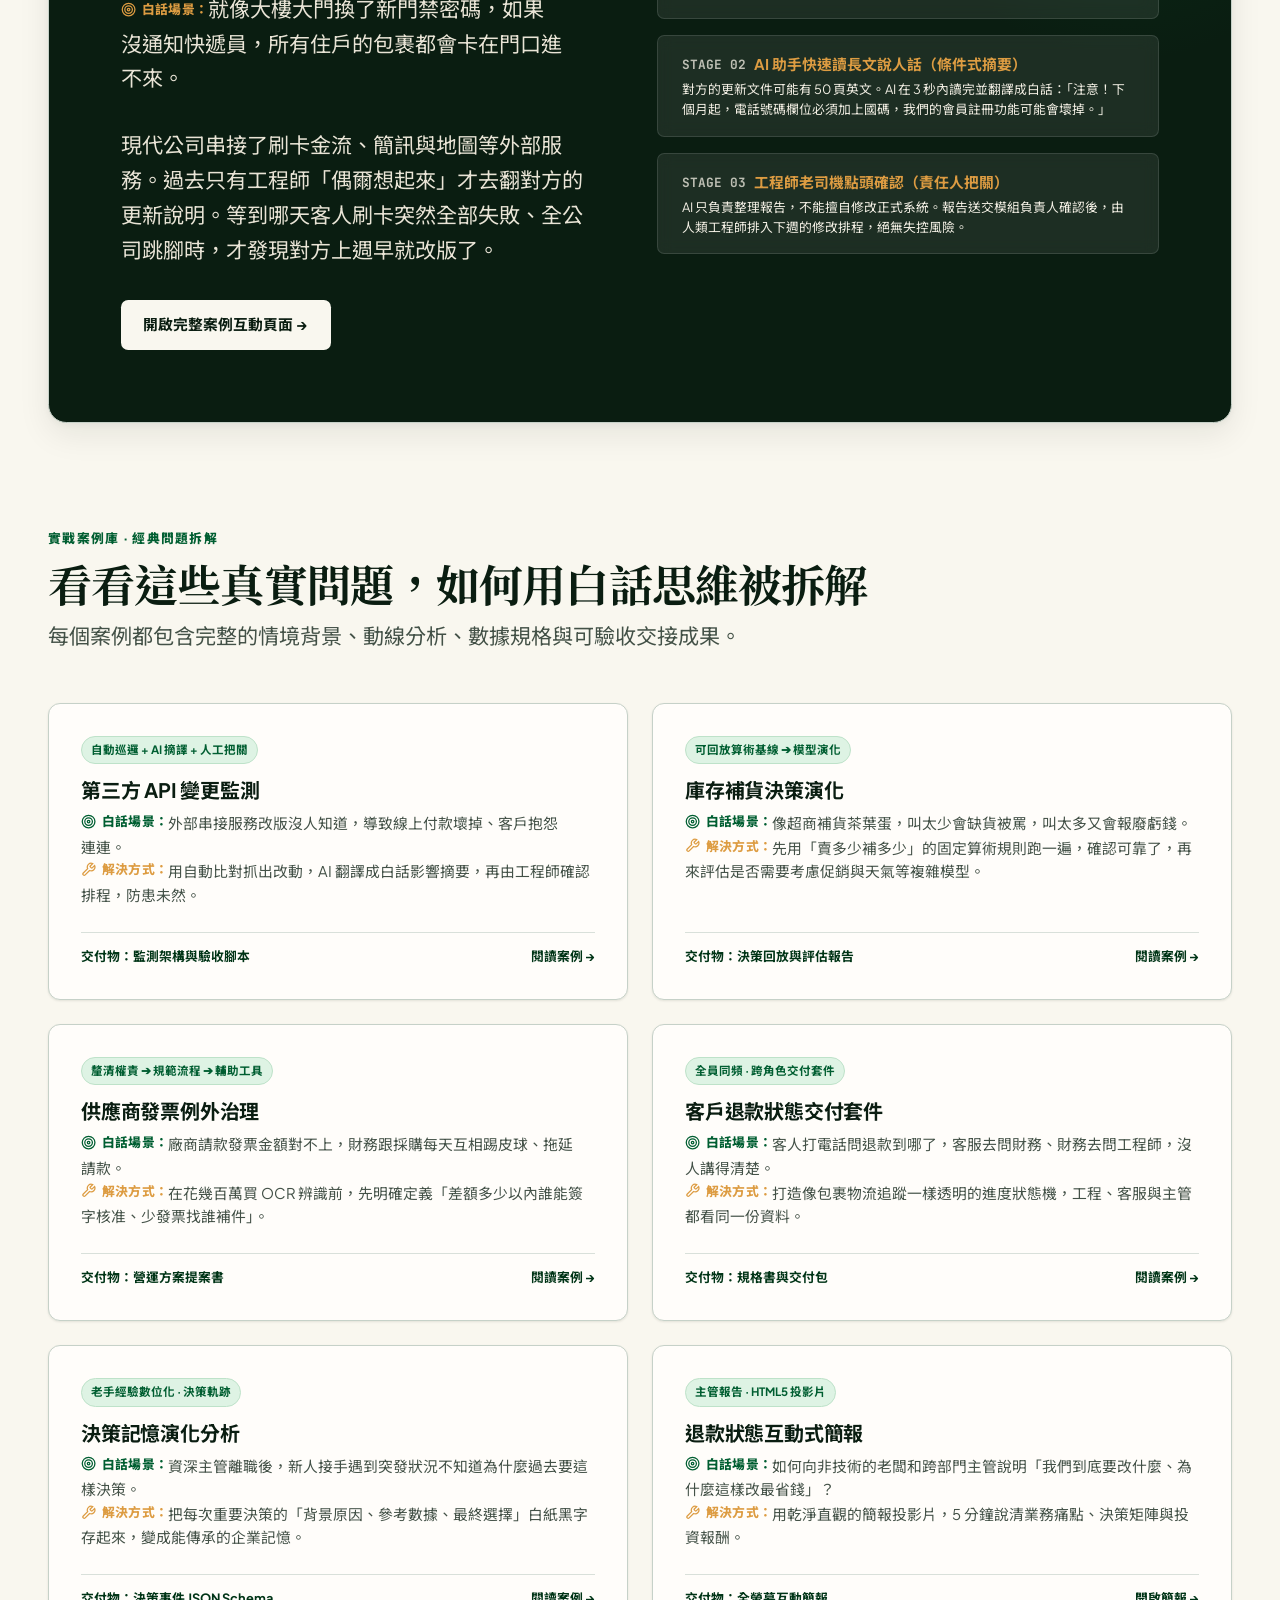
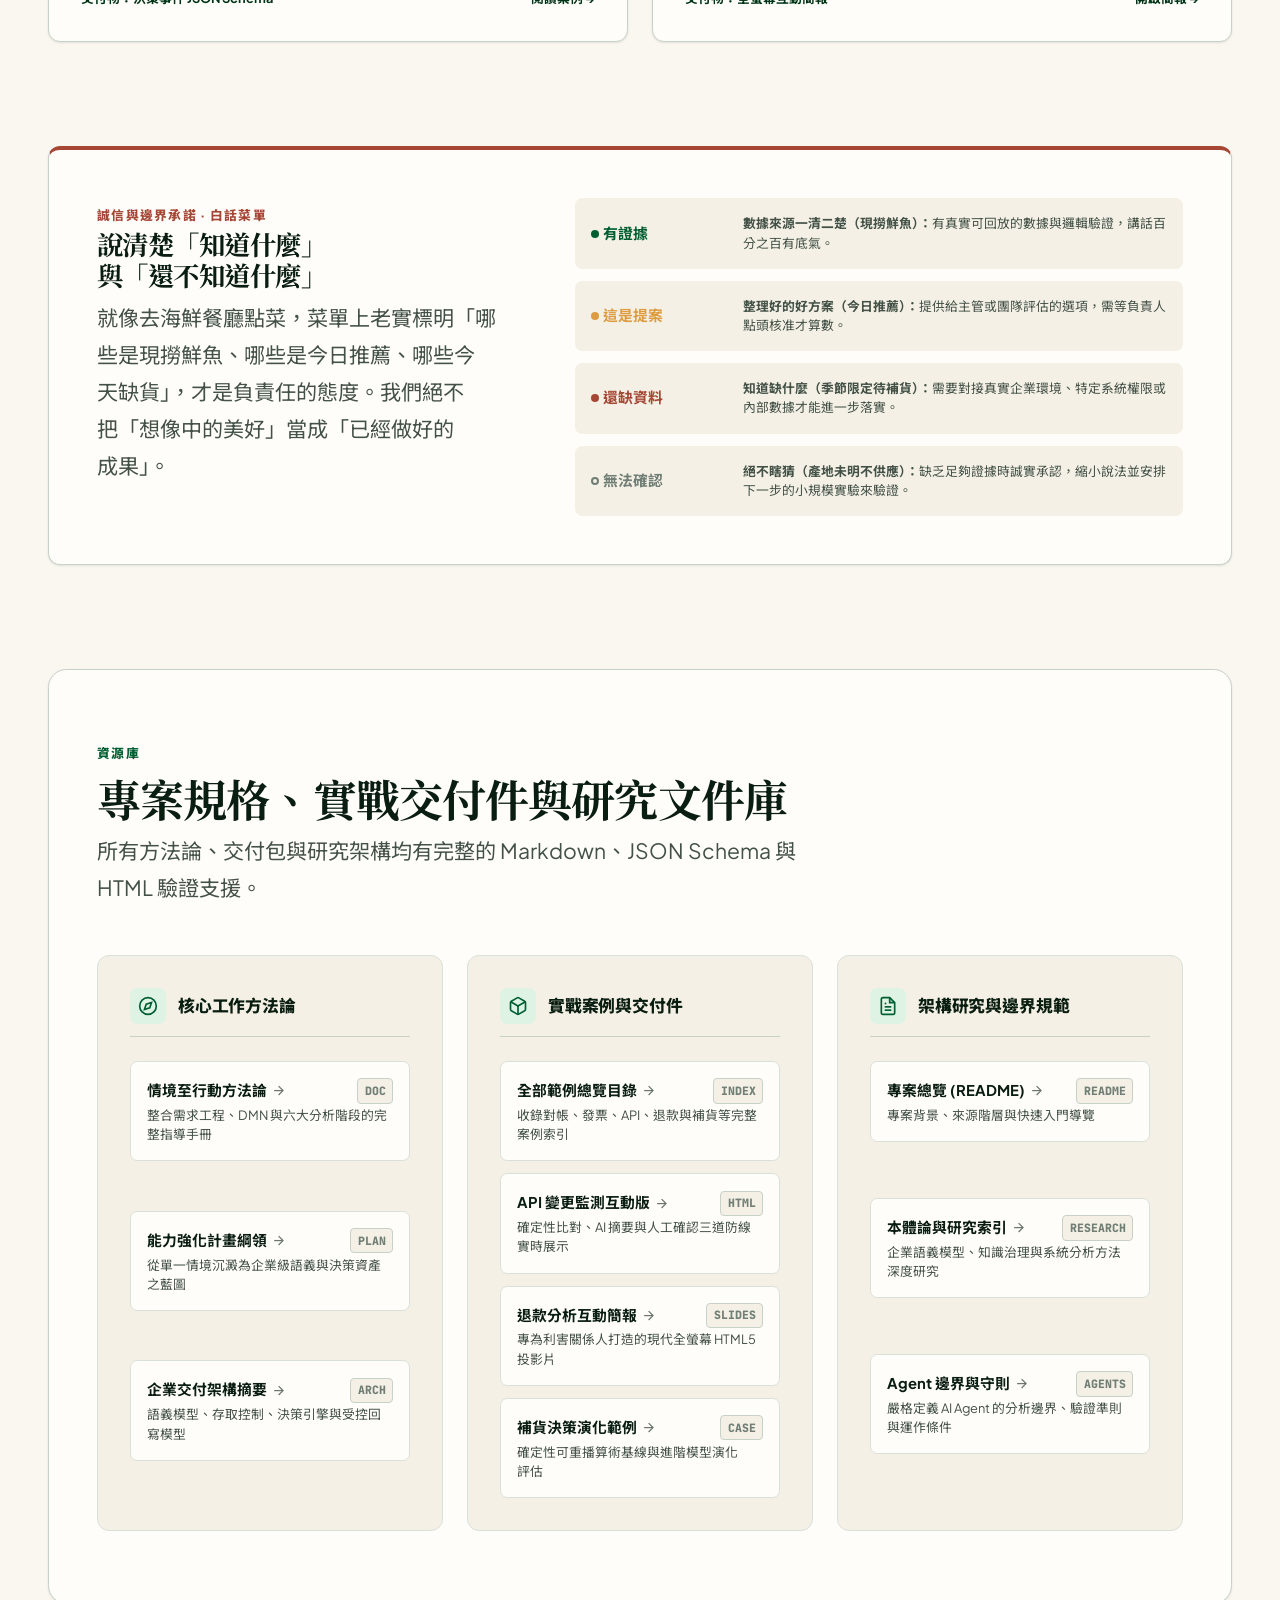
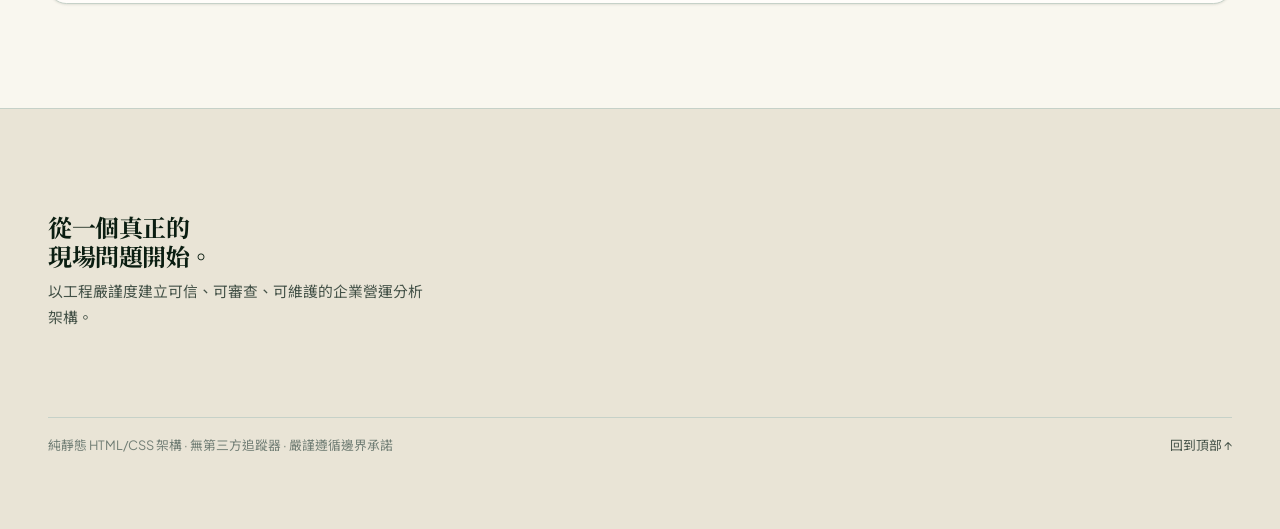
==== commit 78765476: "feat(copywriting): enrich text and descriptions using ELI5 everyday analogies across site" ====
--- a/site/index.html
+++ b/site/index.html
@@ -512,6 +512,26 @@
       margin-bottom: var(--space-lg);
       flex-grow: 1;
     }
+    .step-eli5-box {
+      margin: var(--space-sm) 0 var(--space-md);
+      padding: var(--space-sm) var(--space-md);
+      border-radius: var(--radius-sm);
+      background: var(--color-warm-wash);
+      border-left: 3px solid var(--color-warm);
+      font-size: var(--text-xs);
+      line-height: 1.6;
+      color: var(--color-ink);
+    }
+    .step-eli5-box strong {
+      color: var(--color-warm);
+      display: inline-flex;
+      align-items: center;
+      gap: 0.3rem;
+      margin-bottom: 0.2rem;
+      font-size: var(--text-xs);
+      font-weight: 700;
+    }
+    
     .step-output {
       border-top: 1px dashed var(--color-rule);
       padding-top: var(--space-sm);
@@ -519,8 +539,8 @@
       font-size: var(--text-xs);
       font-weight: 600;
       display: flex;
-      align-items: center;
-      gap: var(--space-xs);
+      flex-direction: column;
+      gap: var(--space-3xs);
     }
     .step-output .out-label {
       color: var(--color-accent);
@@ -1047,9 +1067,9 @@
     <!-- 4 Steps Framework -->
     <section class="shell section" id="how">
       <div class="section-head">
-        <span class="section-eyebrow">4 步分析方法論</span>
+        <span class="section-eyebrow">4 步分析方法論 · 深入淺出</span>
         <h2>FDE 怎麼把一團混亂變成能落地的下一步？</h2>
-        <p>四個層層遞進的步驟。每一步都先回答一個關鍵問題，不堆砌聽不懂的技術黑話。</p>
+        <p>四個層層遞進的步驟。每一步都先回答一個關鍵問題，完全不堆砌聽不懂的技術黑話。</p>
       </div>
       
       <ol class="steps-grid">
@@ -1060,8 +1080,15 @@
           </div>
           <h3>到底哪裡卡住？</h3>
           <p>
-            不要只說「我們系統很慢」或「跨部門溝通很差」。我們要找出：<strong>到底是在哪張桌子前面、是誰在等待哪一份單據、最後要拿到什麼才算搞定？</strong>
+            不要只說「我們系統很慢」或「跨部門溝通很差」。我們要精確找出：<strong>到底是在哪張辦公桌前面、是誰在苦等哪一份單據、最後要拿到什麼東西才算真正搞定？</strong>
           </p>
+          <div class="step-eli5-box">
+            <strong>
+              <svg width="12" height="12" viewBox="0 0 24 24" fill="none" stroke="currentColor" stroke-width="2.5"><circle cx="12" cy="12" r="10"/><path d="M9.09 9a3 3 0 0 1 5.83 1c0 2-3 3-3 3"/><line x1="12" y1="17" x2="12.01" y2="17"/></svg>
+              白話舉例（掛號問診）
+            </strong>
+            就像去醫院看診，護理師先問清楚「哪裡痛？痛多久？之前吃過什麼藥？」，先框出病灶範圍，而不是一進診間就直接推上手術台。
+          </div>
           <div class="step-output">
             <span class="out-label">具體產出</span>
             <span>畫清楚「起點、終點、誰在裡面、誰在外面」的問題邊界圖</span>
@@ -1075,11 +1102,18 @@
           </div>
           <h3>為什麼會一直發生？</h3>
           <p>
-            沿著正常流程和例外情況倒回去看。常常會發現：根本不是員工偷懶，而是<strong>「規定沒寫清楚」、「三個人都在重複核對同一張表」、或是「遇到意外狀況不知道該問誰」</strong>。
+            順著正常流程和例外情況一步步倒推。常常會發現：根本不是員工偷懶，而是<strong>「規則沒寫清楚」、「三個人重複查同一份表」、或是「遇到突發狀況沒人知道找誰拍板」</strong>。
           </p>
+          <div class="step-eli5-box">
+            <strong>
+              <svg width="12" height="12" viewBox="0 0 24 24" fill="none" stroke="currentColor" stroke-width="2.5"><circle cx="12" cy="12" r="10"/><path d="M9.09 9a3 3 0 0 1 5.83 1c0 2-3 3-3 3"/><line x1="12" y1="17" x2="12.01" y2="17"/></svg>
+              白話舉例（老修車師傅）
+            </strong>
+            車子開起來會震動，老師傅聽引擎聲音發現只是火星塞積碳，而不是輪胎壞掉。抓出真病根，才不會白花幾萬塊換掉四個好輪胎。
+          </div>
           <div class="step-output">
             <span class="out-label">具體產出</span>
-            <span>找出真正絆倒大家的石頭，而不是只在表面貼 OK 繃</span>
+            <span>揪出真正絆倒大家的石頭，而不是只在表面貼一層看似漂亮的 OK 繃</span>
           </div>
         </li>
         
@@ -1090,11 +1124,18 @@
           </div>
           <h3>最簡單的改善是什麼？</h3>
           <p>
-            能用「改一張表格」或「刪掉多餘審核」解決的，就不要寫程式；用三行固定程式碼能算好的，就不要請昂貴的 AI。<strong>只有當需要理解海量複雜文字時，AI 才是好幫手。</strong>
+            能用「改一張表格」或「刪除多餘審核」解決的，就不要寫程式；用三行固定規則能算準的，絕不用昂貴黑盒子 AI。<strong>只有當需要理解海量多變的非結構文字時，AI 才是絕佳幫手。</strong>
           </p>
+          <div class="step-eli5-box">
+            <strong>
+              <svg width="12" height="12" viewBox="0 0 24 24" fill="none" stroke="currentColor" stroke-width="2.5"><circle cx="12" cy="12" r="10"/><path d="M9.09 9a3 3 0 0 1 5.83 1c0 2-3 3-3 3"/><line x1="12" y1="17" x2="12.01" y2="17"/></svg>
+              白話舉例（打掃家裡）
+            </strong>
+            吸塵器裝個定時開關就能每天準時吸地板，不需要特地買一台會跟你聊哲學的昂貴人形機器人。選對工具，省錢又不容易壞。
+          </div>
           <div class="step-output">
             <span class="out-label">具體產出</span>
-            <span>花最少成本、承擔最低風險，卻能解決 80% 痛苦的方案</span>
+            <span>花最少成本、承擔最低風險，卻能解決 80% 工作痛苦的精準解法</span>
           </div>
         </li>
         
@@ -1105,11 +1146,18 @@
           </div>
           <h3>誰要做下一步？</h3>
           <p>
-            分析完不能只留下一份「大家都覺得有道理但沒人知道要幹嘛」的報告。我們會寫明：<strong>明天誰負責執行？做到什麼標準算驗收通過？如果系統掛了誰來手動接手？</strong>
+            分析完不能只留下一份「大家都覺得有道理但沒人知道要幹嘛」的投影片。我們會寫明：<strong>明天誰負責執行？做到什麼標準算驗收通過？如果系統異常誰來手動接手？</strong>
           </p>
+          <div class="step-eli5-box">
+            <strong>
+              <svg width="12" height="12" viewBox="0 0 24 24" fill="none" stroke="currentColor" stroke-width="2.5"><circle cx="12" cy="12" r="10"/><path d="M9.09 9a3 3 0 0 1 5.83 1c0 2-3 3-3 3"/><line x1="12" y1="17" x2="12.01" y2="17"/></svg>
+              白話舉例（大隊接力交棒）
+            </strong>
+            接力賽交棒不能把棒子往後隨便一扔，而是要親手交到下一棒手裡、確認對方握緊了、並指明終點線的方向。
+          </div>
           <div class="step-output">
             <span class="out-label">具體產出</span>
-            <span>連新進實習生拿起來都能照著走、能打勾驗收的交接規格書</span>
+            <span>連新進同仁拿起來都能照著走、能一條一條打勾驗收的交接規格書</span>
           </div>
         </li>
       </ol>
@@ -1122,10 +1170,10 @@
           <div class="case-eyebrow">合成示範情境 · FEATURED CASE</div>
           <h2>第三方 API 變更監測：<br>告別「想到才手動檢查」的被動風險</h2>
           <p>
-            <span class="badge-icon-label scene" style="color:var(--color-warm);"><svg viewBox="0 0 24 24" fill="none" stroke="currentColor" stroke-width="2"><circle cx="12" cy="12" r="10"/><circle cx="12" cy="12" r="6"/><circle cx="12" cy="12" r="2"/></svg> 白話場景：</span>就像家裡的大門換了新門鎖，如果沒通知郵差，包裹就會全部卡在門口進不來。
+            <span class="badge-icon-label scene" style="color:var(--color-warm);"><svg viewBox="0 0 24 24" fill="none" stroke="currentColor" stroke-width="2"><circle cx="12" cy="12" r="10"/><circle cx="12" cy="12" r="6"/><circle cx="12" cy="12" r="2"/></svg> 白話場景：</span>就像大樓大門換了新門禁密碼，如果沒通知快遞員，所有住戶的包裹都會卡在門口進不來。
           </p>
           <p>
-            公司串接了刷卡金流、簡訊與地圖等外部服務。過去只有工程師「偶爾想起來」才去翻對方的更新說明。等到哪天客人刷卡突然全部失敗、全公司跳腳時，才發現對方上週早就改版了。
+            現代公司串接了刷卡金流、簡訊與地圖等外部服務。過去只有工程師「偶爾想起來」才去翻對方的更新說明。等到哪天客人刷卡突然全部失敗、全公司跳腳時，才發現對方上週早就改版了。
           </p>
           <a class="featured-btn" href="examples/third-party-api-change-monitoring/index.html">開啟完整案例互動頁面 →</a>
         </div>
@@ -1141,7 +1189,7 @@
           </li>
           <li class="pipeline-step">
             <strong><span class="pipe-num">STAGE 03</span> 工程師老司機點頭確認（責任人把關）</strong>
-            <span>AI 只負責整理報告，不能擅自修改程式。報告送交模組負責人確認後，由人類工程師排入下週的修改排程，絕無失控風險。</span>
+            <span>AI 只負責整理報告，不能擅自修改正式系統。報告送交模組負責人確認後，由人類工程師排入下週的修改排程，絕無失控風險。</span>
           </li>
         </ul>
       </div>
@@ -1150,7 +1198,7 @@
     <!-- Cases Showcase Grid -->
     <section class="shell section" id="cases">
       <div class="section-head">
-        <span class="section-eyebrow">實戰案例庫</span>
+        <span class="section-eyebrow">實戰案例庫 · 經典問題拆解</span>
         <h2>看看這些真實問題，如何用白話思維被拆解</h2>
         <p>每個案例都包含完整的情境背景、動線分析、數據規格與可驗收交接成果。</p>
       </div>
@@ -1162,8 +1210,8 @@
           </div>
           <h3>第三方 API 變更監測</h3>
           <p>
-            <span class="badge-icon-label scene"><svg viewBox="0 0 24 24" fill="none" stroke="currentColor" stroke-width="2"><circle cx="12" cy="12" r="10"/><circle cx="12" cy="12" r="6"/><circle cx="12" cy="12" r="2"/></svg> 白話場景：</span>外部串接服務改版沒人知道，導致線上付款壞掉。<br>
-            <span class="badge-icon-label solution"><svg viewBox="0 0 24 24" fill="none" stroke="currentColor" stroke-width="2"><path d="M14.7 6.3a1 1 0 0 0 0 1.4l1.6 1.6a1 1 0 0 0 1.4 0l3.77-3.77a6 6 0 0 1-7.94 7.94l-6.91 6.91a2.12 2.12 0 0 1-3-3l6.91-6.91a6 6 0 0 1 7.94-7.94l-3.76 3.76z"/></svg> 解決方式：</span>用自動比對抓出改動，AI 翻譯成白話影響摘要，再由工程師確認排程。
+            <span class="badge-icon-label scene"><svg viewBox="0 0 24 24" fill="none" stroke="currentColor" stroke-width="2"><circle cx="12" cy="12" r="10"/><circle cx="12" cy="12" r="6"/><circle cx="12" cy="12" r="2"/></svg> 白話場景：</span>外部串接服務改版沒人知道，導致線上付款壞掉、客戶抱怨連連。<br>
+            <span class="badge-icon-label solution"><svg viewBox="0 0 24 24" fill="none" stroke="currentColor" stroke-width="2"><path d="M14.7 6.3a1 1 0 0 0 0 1.4l1.6 1.6a1 1 0 0 0 1.4 0l3.77-3.77a6 6 0 0 1-7.94 7.94l-6.91 6.91a2.12 2.12 0 0 1-3-3l6.91-6.91a6 6 0 0 1 7.94-7.94l-3.76 3.76z"/></svg> 解決方式：</span>用自動比對抓出改動，AI 翻譯成白話影響摘要，再由工程師確認排程，防患未然。
           </p>
           <div class="case-card-footer">
             <span>交付物：監測架構與驗收腳本</span>
@@ -1177,8 +1225,8 @@
           </div>
           <h3>庫存補貨決策演化</h3>
           <p>
-            <span class="badge-icon-label scene"><svg viewBox="0 0 24 24" fill="none" stroke="currentColor" stroke-width="2"><circle cx="12" cy="12" r="10"/><circle cx="12" cy="12" r="6"/><circle cx="12" cy="12" r="2"/></svg> 白話場景：</span>像超商補貨茶葉蛋，叫太少會缺貨，叫太多會過期。<br>
-            <span class="badge-icon-label solution"><svg viewBox="0 0 24 24" fill="none" stroke="currentColor" stroke-width="2"><path d="M14.7 6.3a1 1 0 0 0 0 1.4l1.6 1.6a1 1 0 0 0 1.4 0l3.77-3.77a6 6 0 0 1-7.94 7.94l-6.91 6.91a2.12 2.12 0 0 1-3-3l6.91-6.91a6 6 0 0 1 7.94-7.94l-3.76 3.76z"/></svg> 解決方式：</span>先用「賣多少補多少」的固定算術規則跑一遍，確認可靠了，再來評估是否需要考慮天氣預報等複雜模型。
+            <span class="badge-icon-label scene"><svg viewBox="0 0 24 24" fill="none" stroke="currentColor" stroke-width="2"><circle cx="12" cy="12" r="10"/><circle cx="12" cy="12" r="6"/><circle cx="12" cy="12" r="2"/></svg> 白話場景：</span>像超商補貨茶葉蛋，叫太少會缺貨被罵，叫太多又會報廢虧錢。<br>
+            <span class="badge-icon-label solution"><svg viewBox="0 0 24 24" fill="none" stroke="currentColor" stroke-width="2"><path d="M14.7 6.3a1 1 0 0 0 0 1.4l1.6 1.6a1 1 0 0 0 1.4 0l3.77-3.77a6 6 0 0 1-7.94 7.94l-6.91 6.91a2.12 2.12 0 0 1-3-3l6.91-6.91a6 6 0 0 1 7.94-7.94l-3.76 3.76z"/></svg> 解決方式：</span>先用「賣多少補多少」的固定算術規則跑一遍，確認可靠了，再來評估是否需要考慮促銷與天氣等複雜模型。
           </p>
           <div class="case-card-footer">
             <span>交付物：決策回放與評估報告</span>
@@ -1192,8 +1240,8 @@
           </div>
           <h3>供應商發票例外治理</h3>
           <p>
-            <span class="badge-icon-label scene"><svg viewBox="0 0 24 24" fill="none" stroke="currentColor" stroke-width="2"><circle cx="12" cy="12" r="10"/><circle cx="12" cy="12" r="6"/><circle cx="12" cy="12" r="2"/></svg> 白話場景：</span>廠商請款發票數字對不上，財務跟採購每天互相甩鍋。<br>
-            <span class="badge-icon-label solution"><svg viewBox="0 0 24 24" fill="none" stroke="currentColor" stroke-width="2"><path d="M14.7 6.3a1 1 0 0 0 0 1.4l1.6 1.6a1 1 0 0 0 1.4 0l3.77-3.77a6 6 0 0 1-7.94 7.94l-6.91 6.91a2.12 2.12 0 0 1-3-3l6.91-6.91a6 6 0 0 1 7.94-7.94l-3.76 3.76z"/></svg> 解決方式：</span>在花幾百萬買 OCR 影像辨識前，先明確定義「差額多少錢以內誰能簽字核准、少發票找誰補件」。
+            <span class="badge-icon-label scene"><svg viewBox="0 0 24 24" fill="none" stroke="currentColor" stroke-width="2"><circle cx="12" cy="12" r="10"/><circle cx="12" cy="12" r="6"/><circle cx="12" cy="12" r="2"/></svg> 白話場景：</span>廠商請款發票金額對不上，財務跟採購每天互相踢皮球、拖延請款。<br>
+            <span class="badge-icon-label solution"><svg viewBox="0 0 24 24" fill="none" stroke="currentColor" stroke-width="2"><path d="M14.7 6.3a1 1 0 0 0 0 1.4l1.6 1.6a1 1 0 0 0 1.4 0l3.77-3.77a6 6 0 0 1-7.94 7.94l-6.91 6.91a2.12 2.12 0 0 1-3-3l6.91-6.91a6 6 0 0 1 7.94-7.94l-3.76 3.76z"/></svg> 解決方式：</span>在花幾百萬買 OCR 辨識前，先明確定義「差額多少以內誰能簽字核准、少發票找誰補件」。
           </p>
           <div class="case-card-footer">
             <span>交付物：營運方案提案書</span>
@@ -1207,7 +1255,7 @@
           </div>
           <h3>客戶退款狀態交付套件</h3>
           <p>
-            <span class="badge-icon-label scene"><svg viewBox="0 0 24 24" fill="none" stroke="currentColor" stroke-width="2"><circle cx="12" cy="12" r="10"/><circle cx="12" cy="12" r="6"/><circle cx="12" cy="12" r="2"/></svg> 白話場景：</span>客人問退款到哪了，客服去問財務、財務去問工程師，沒人講得清楚。<br>
+            <span class="badge-icon-label scene"><svg viewBox="0 0 24 24" fill="none" stroke="currentColor" stroke-width="2"><circle cx="12" cy="12" r="10"/><circle cx="12" cy="12" r="6"/><circle cx="12" cy="12" r="2"/></svg> 白話場景：</span>客人打電話問退款到哪了，客服去問財務、財務去問工程師，沒人講得清楚。<br>
             <span class="badge-icon-label solution"><svg viewBox="0 0 24 24" fill="none" stroke="currentColor" stroke-width="2"><path d="M14.7 6.3a1 1 0 0 0 0 1.4l1.6 1.6a1 1 0 0 0 1.4 0l3.77-3.77a6 6 0 0 1-7.94 7.94l-6.91 6.91a2.12 2.12 0 0 1-3-3l6.91-6.91a6 6 0 0 1 7.94-7.94l-3.76 3.76z"/></svg> 解決方式：</span>打造像包裹物流追蹤一樣透明的進度狀態機，工程、客服與主管都看同一份資料。
           </p>
           <div class="case-card-footer">
@@ -1222,7 +1270,7 @@
           </div>
           <h3>決策記憶演化分析</h3>
           <p>
-            <span class="badge-icon-label scene"><svg viewBox="0 0 24 24" fill="none" stroke="currentColor" stroke-width="2"><circle cx="12" cy="12" r="10"/><circle cx="12" cy="12" r="6"/><circle cx="12" cy="12" r="2"/></svg> 白話場景：</span>資深主管離職後，新人不知道過去遇到突發狀況時為什麼要這樣處理。<br>
+            <span class="badge-icon-label scene"><svg viewBox="0 0 24 24" fill="none" stroke="currentColor" stroke-width="2"><circle cx="12" cy="12" r="10"/><circle cx="12" cy="12" r="6"/><circle cx="12" cy="12" r="2"/></svg> 白話場景：</span>資深主管離職後，新人接手遇到突發狀況不知道為什麼過去要這樣決策。<br>
             <span class="badge-icon-label solution"><svg viewBox="0 0 24 24" fill="none" stroke="currentColor" stroke-width="2"><path d="M14.7 6.3a1 1 0 0 0 0 1.4l1.6 1.6a1 1 0 0 0 1.4 0l3.77-3.77a6 6 0 0 1-7.94 7.94l-6.91 6.91a2.12 2.12 0 0 1-3-3l6.91-6.91a6 6 0 0 1 7.94-7.94l-3.76 3.76z"/></svg> 解決方式：</span>把每次重要決策的「背景原因、參考數據、最終選擇」白紙黑字存起來，變成能傳承的企業記憶。
           </p>
           <div class="case-card-footer">
@@ -1252,10 +1300,10 @@
     <section class="shell section" id="boundary">
       <div class="boundary-matrix">
         <div class="boundary-intro">
-          <span class="section-eyebrow" style="color:var(--color-alert);">誠信與邊界承諾</span>
+          <span class="section-eyebrow" style="color:var(--color-alert);">誠信與邊界承諾 · 白話菜單</span>
           <h2>說清楚「知道什麼」與「還不知道什麼」</h2>
           <p>
-            就像去餐廳點菜，菜單上老實標明「哪些是現撈鮮魚、哪些是今日推薦、哪些今天缺貨」，才是負責任的態度。我們絕不把「想像中的美好」當成「已經做好的成果」。
+            就像去海鮮餐廳點菜，菜單上老實標明「哪些是現撈鮮魚、哪些是今日推薦、哪些今天缺貨」，才是負責任的態度。我們絕不把「想像中的美好」當成「已經做好的成果」。
           </p>
         </div>
         
@@ -1266,7 +1314,7 @@
               <span>有證據</span>
             </div>
             <div class="claim-desc">
-              <strong>數據來源一清二楚：</strong>有真實可回放的數據與邏輯驗證，講話百分之百有底氣。
+              <strong>數據來源一清二楚（現撈鮮魚）：</strong>有真實可回放的數據與邏輯驗證，講話百分之百有底氣。
             </div>
           </li>
           <li class="claim-item">
@@ -1275,7 +1323,7 @@
               <span>這是提案</span>
             </div>
             <div class="claim-desc">
-              <strong>整理好的好方案：</strong>提供給主管或團隊評估的選項，但需等負責人點頭核准才算數。
+              <strong>整理好的好方案（今日推薦）：</strong>提供給主管或團隊評估的選項，需等負責人點頭核准才算數。
             </div>
           </li>
           <li class="claim-item">
@@ -1284,7 +1332,7 @@
               <span>還缺資料</span>
             </div>
             <div class="claim-desc">
-              <strong>知道缺什麼：</strong>需要對接真實企業環境、特定系統權限或內部數據才能進一步落實。
+              <strong>知道缺什麼（季節限定待補貨）：</strong>需要對接真實企業環境、特定系統權限或內部數據才能進一步落實。
             </div>
           </li>
           <li class="claim-item">
@@ -1293,7 +1341,7 @@
               <span>無法確認</span>
             </div>
             <div class="claim-desc">
-              <strong>絕不瞎猜：</strong>缺乏足夠證據時誠實承認，縮小說法並安排下一步的小規模實驗來驗證。
+              <strong>絕不瞎猜（產地未明不供應）：</strong>缺乏足夠證據時誠實承認，縮小說法並安排下一步的小規模實驗來驗證。
             </div>
           </li>
         </ul>
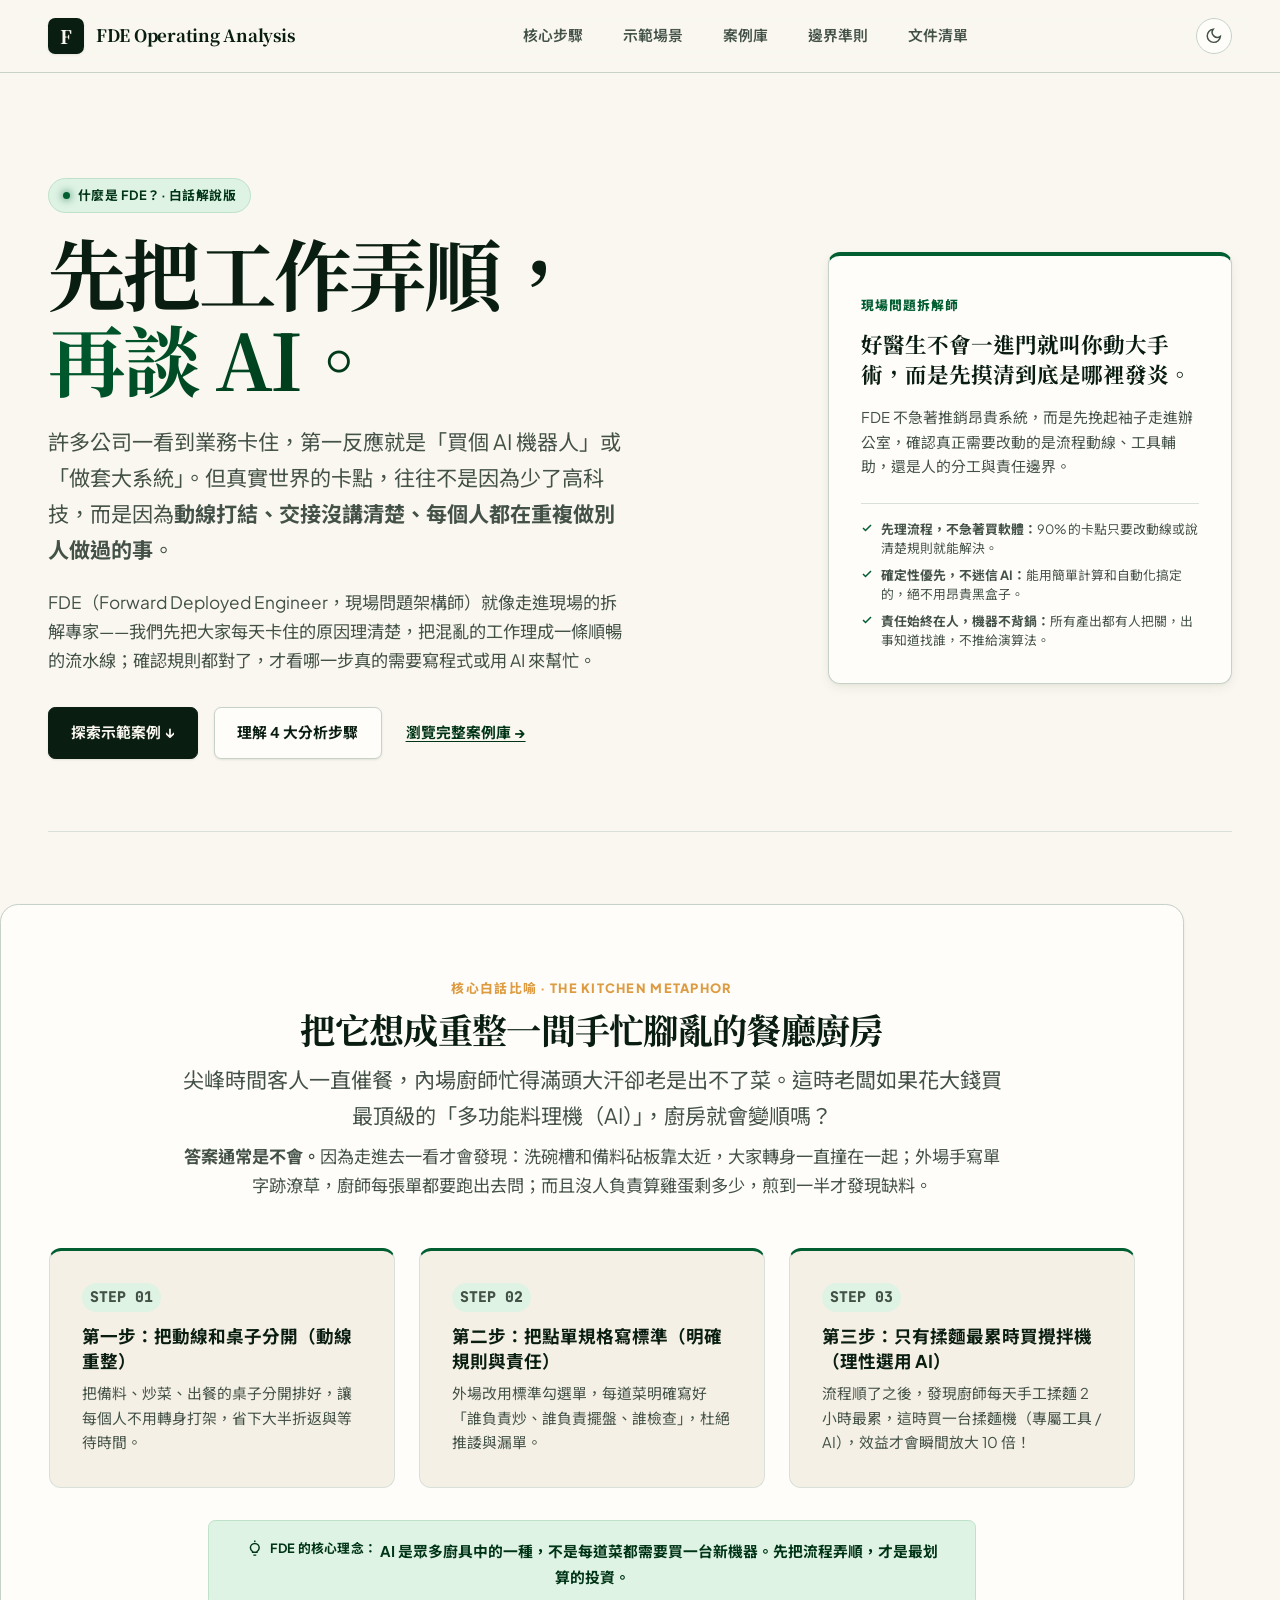
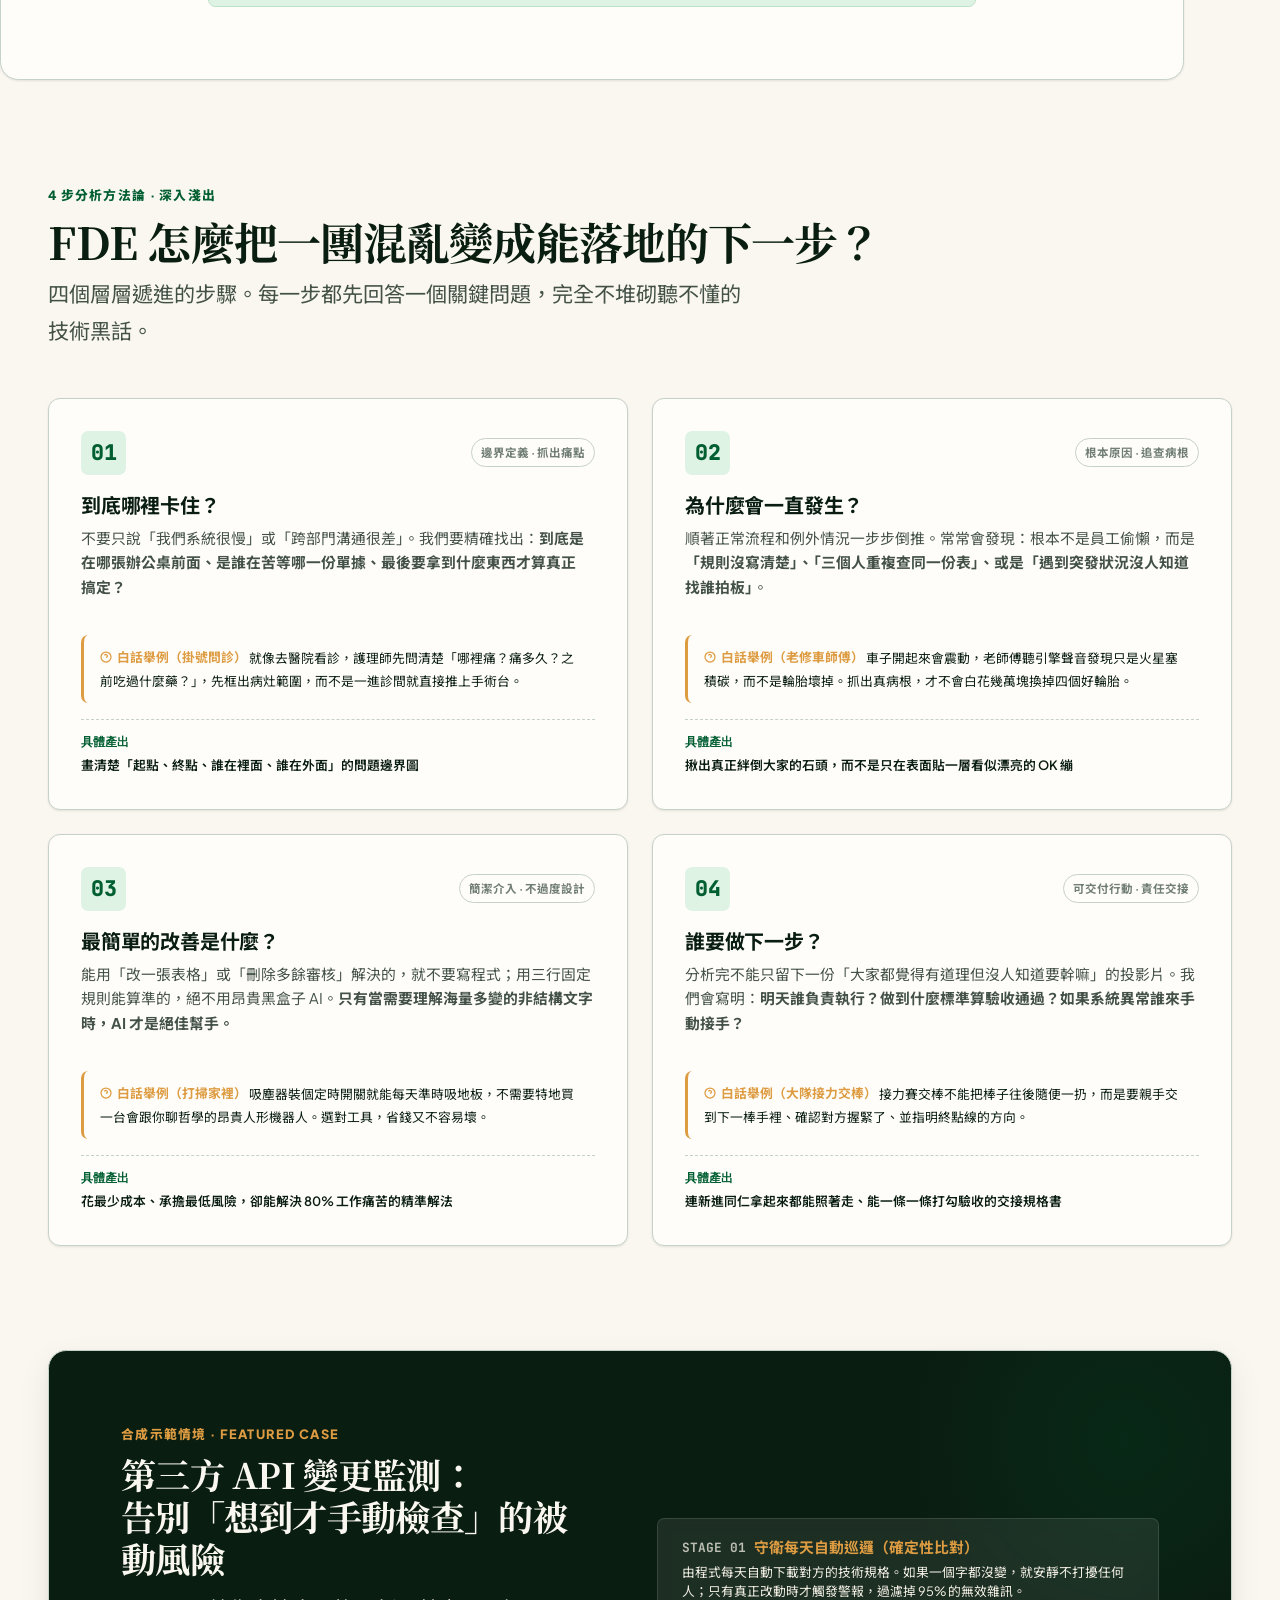
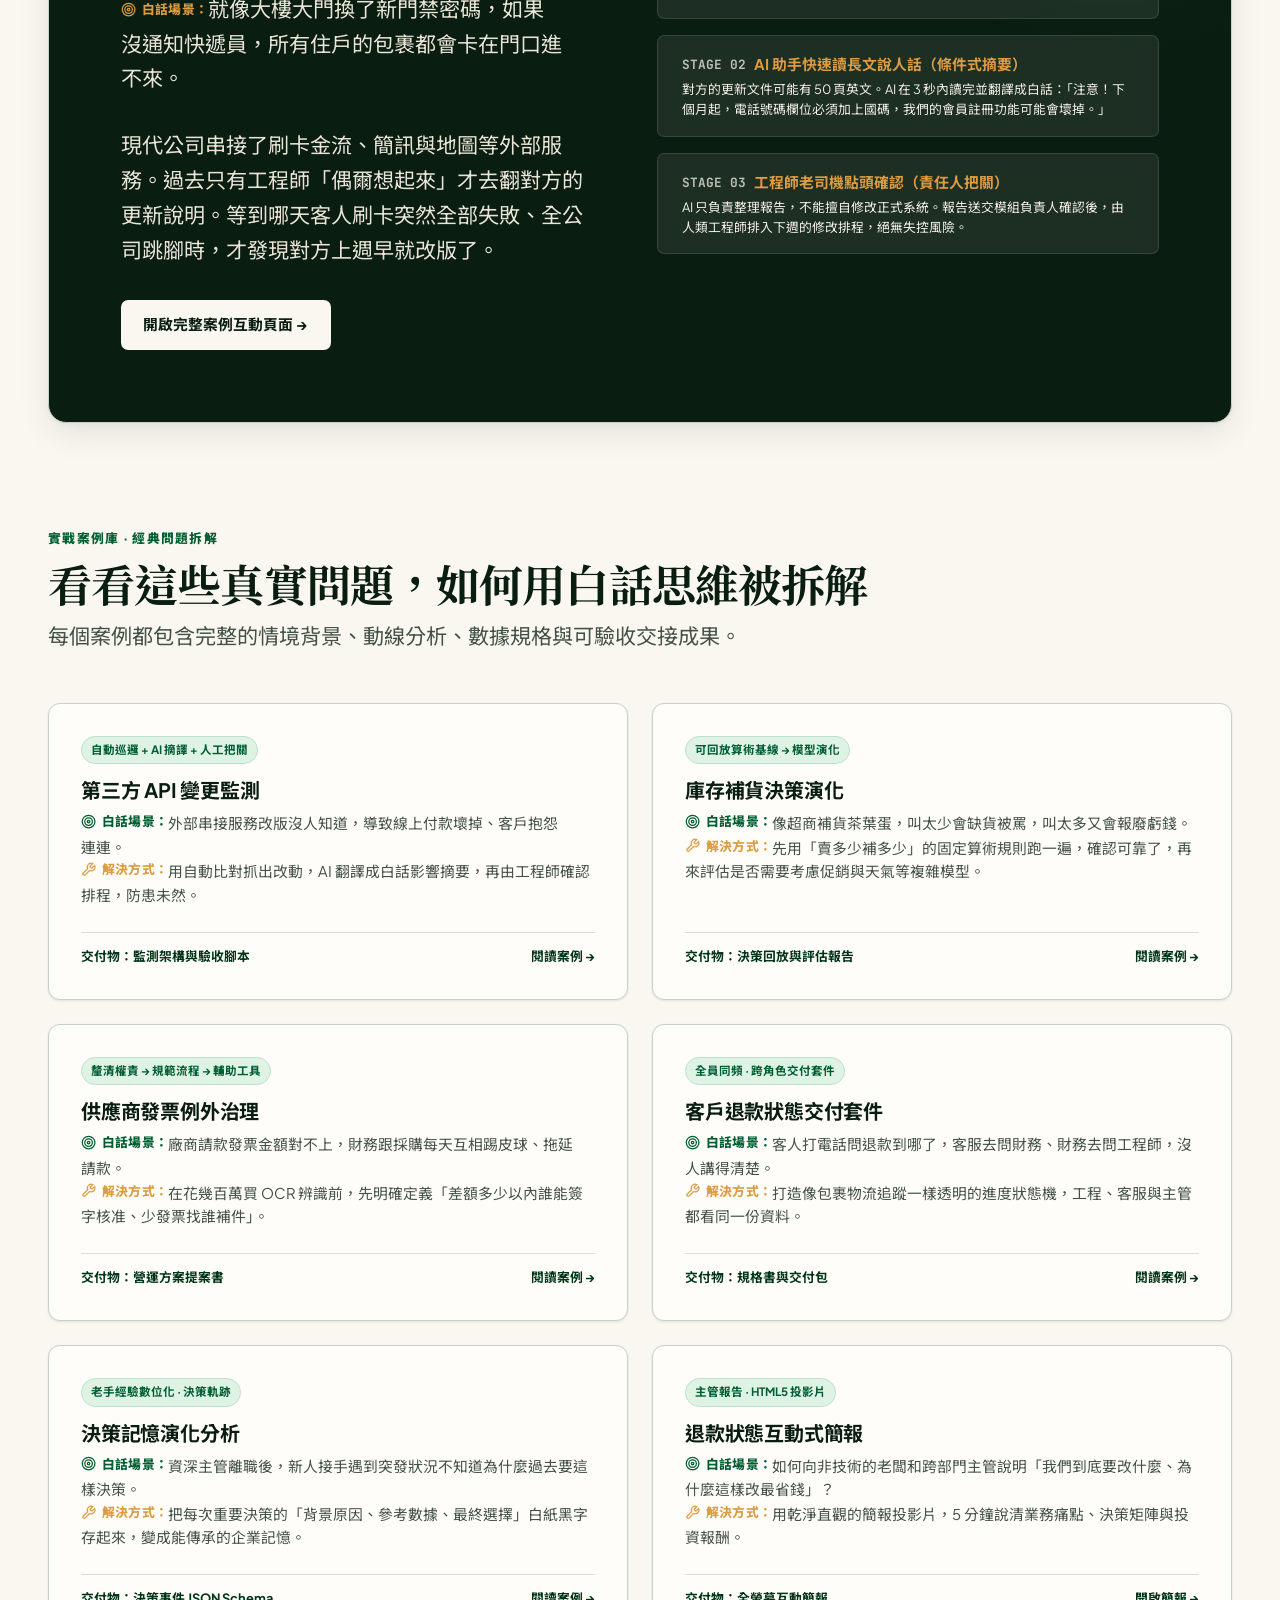
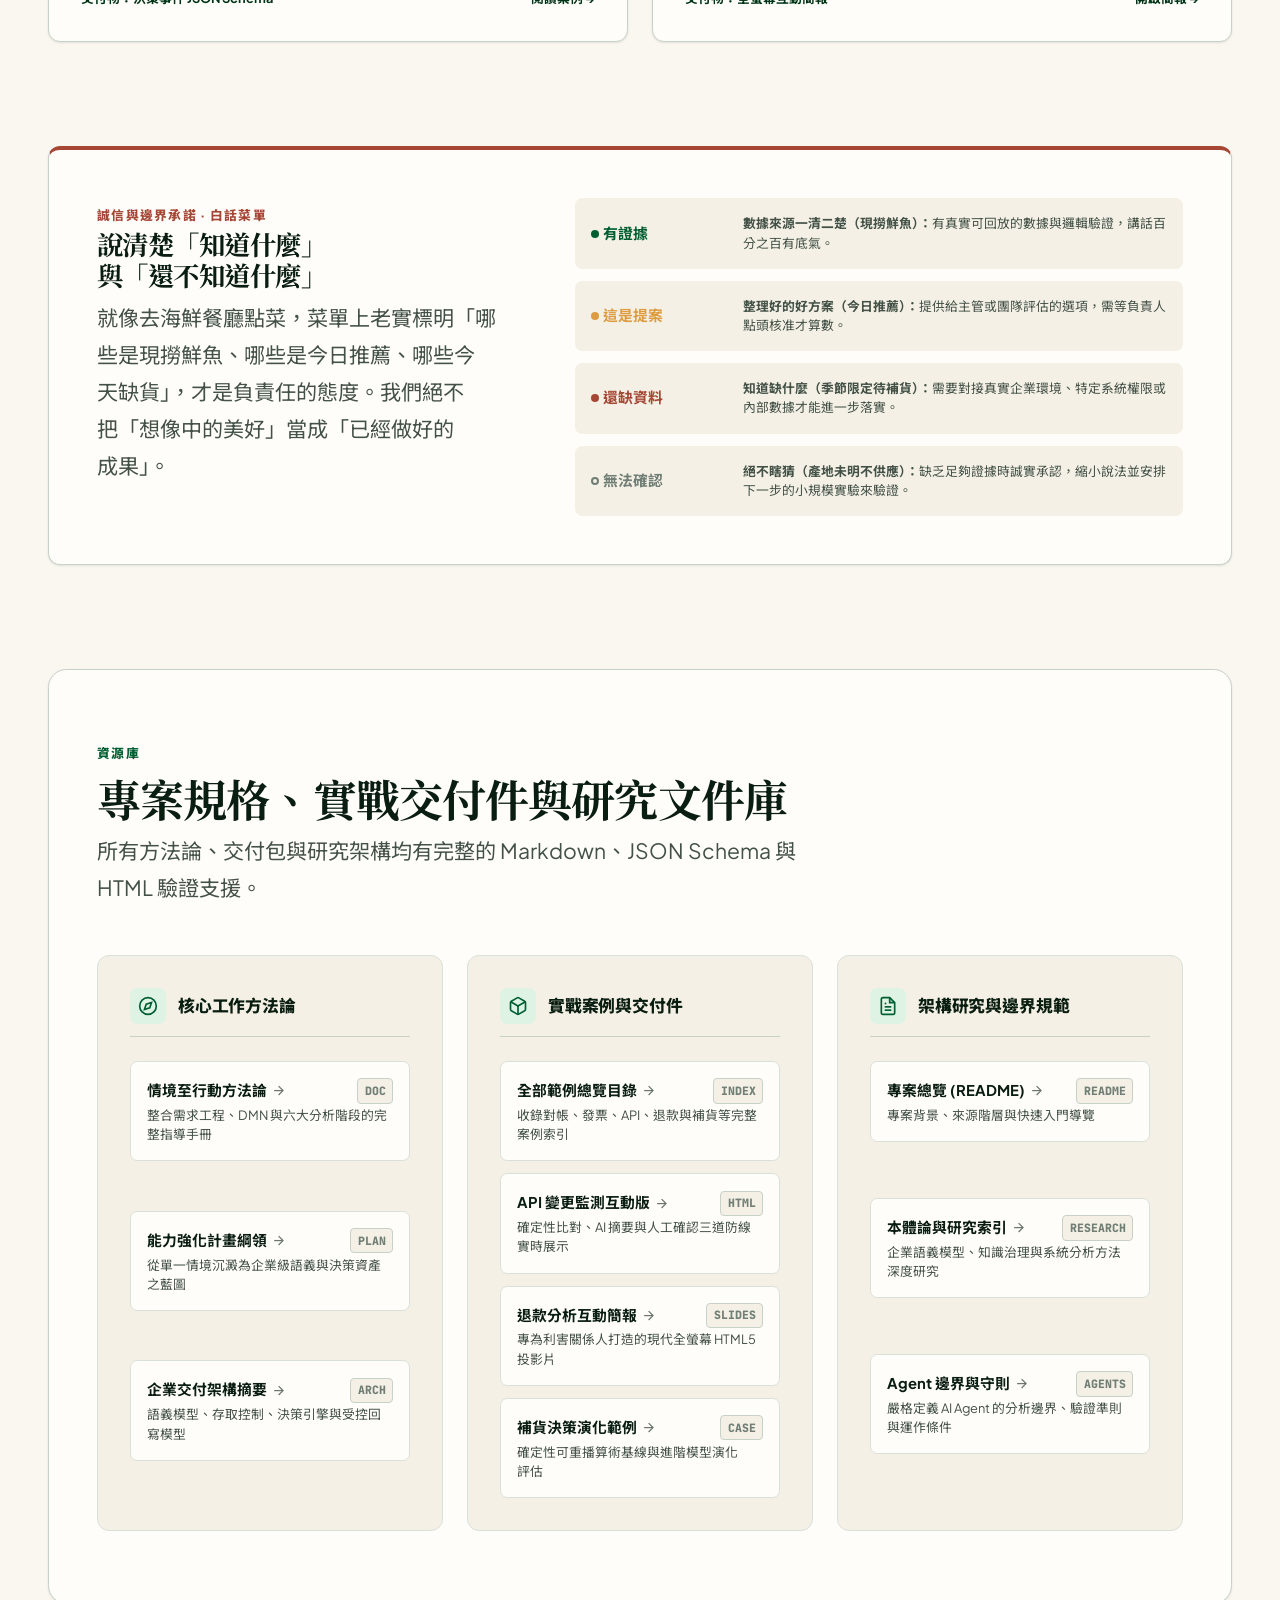
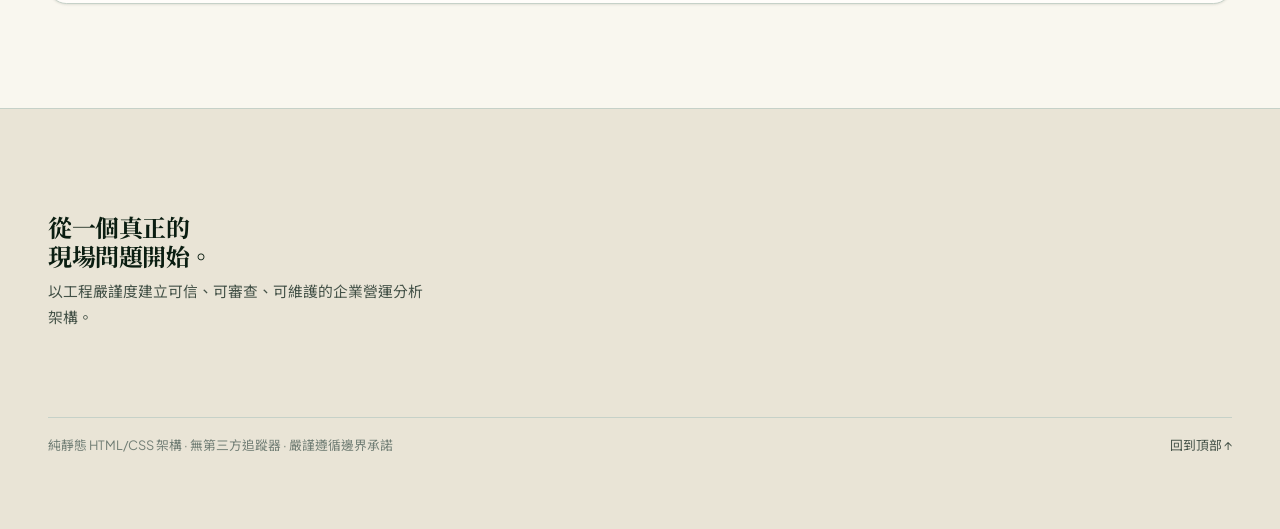
==== commit 85f88d04: "refactor(assets): remove all remaining emojis across codebase and replace with vector SVGs" ====
--- a/site/index.html
+++ b/site/index.html
@@ -1015,9 +1015,9 @@
         <strong>好醫生不會一進門就叫你動大手術，而是先摸清到底是哪裡發炎。</strong>
         <p>FDE 不急著推銷昂貴系統，而是先挽起袖子走進辦公室，確認真正需要改動的是流程動線、工具輔助，還是人的分工與責任邊界。</p>
         <ul class="executive-pillars">
-          <li><span class="check">✓</span> <span><b>先理流程，不急著買軟體：</b>90% 的卡點只要改動線或說清楚規則就能解決。</span></li>
-          <li><span class="check">✓</span> <span><b>確定性優先，不迷信 AI：</b>能用簡單計算和自動化搞定的，絕不用昂貴黑盒子。</span></li>
-          <li><span class="check">✓</span> <span><b>責任始終在人，機器不背鍋：</b>所有產出都有人把關，出事知道找誰，不推給演算法。</span></li>
+          <li><span class="check"><svg width="12" height="12" viewBox="0 0 24 24" fill="none" stroke="currentColor" stroke-width="3"><polyline points="20 6 9 17 4 12"/></svg></span> <span><b>先理流程，不急著買軟體：</b>90% 的卡點只要改動線或說清楚規則就能解決。</span></li>
+          <li><span class="check"><svg width="12" height="12" viewBox="0 0 24 24" fill="none" stroke="currentColor" stroke-width="3"><polyline points="20 6 9 17 4 12"/></svg></span> <span><b>確定性優先，不迷信 AI：</b>能用簡單計算和自動化搞定的，絕不用昂貴黑盒子。</span></li>
+          <li><span class="check"><svg width="12" height="12" viewBox="0 0 24 24" fill="none" stroke="currentColor" stroke-width="3"><polyline points="20 6 9 17 4 12"/></svg></span> <span><b>責任始終在人，機器不背鍋：</b>所有產出都有人把關，出事知道找誰，不推給演算法。</span></li>
         </ul>
       </aside>
     </section>
@@ -1221,7 +1221,7 @@
 
         <a class="case-card" href="examples/inventory-replenishment-evolution/index.html">
           <div class="case-card-header">
-            <span class="case-card-badge">可回放算術基線 ➔ 模型演化</span>
+            <span class="case-card-badge">可回放算術基線 → 模型演化</span>
           </div>
           <h3>庫存補貨決策演化</h3>
           <p>
@@ -1236,7 +1236,7 @@
 
         <a class="case-card" href="examples/vendor-invoice-exception-proposal/index.html">
           <div class="case-card-header">
-            <span class="case-card-badge">釐清權責 ➔ 規範流程 ➔ 輔助工具</span>
+            <span class="case-card-badge">釐清權責 → 規範流程 → 輔助工具</span>
           </div>
           <h3>供應商發票例外治理</h3>
           <p>
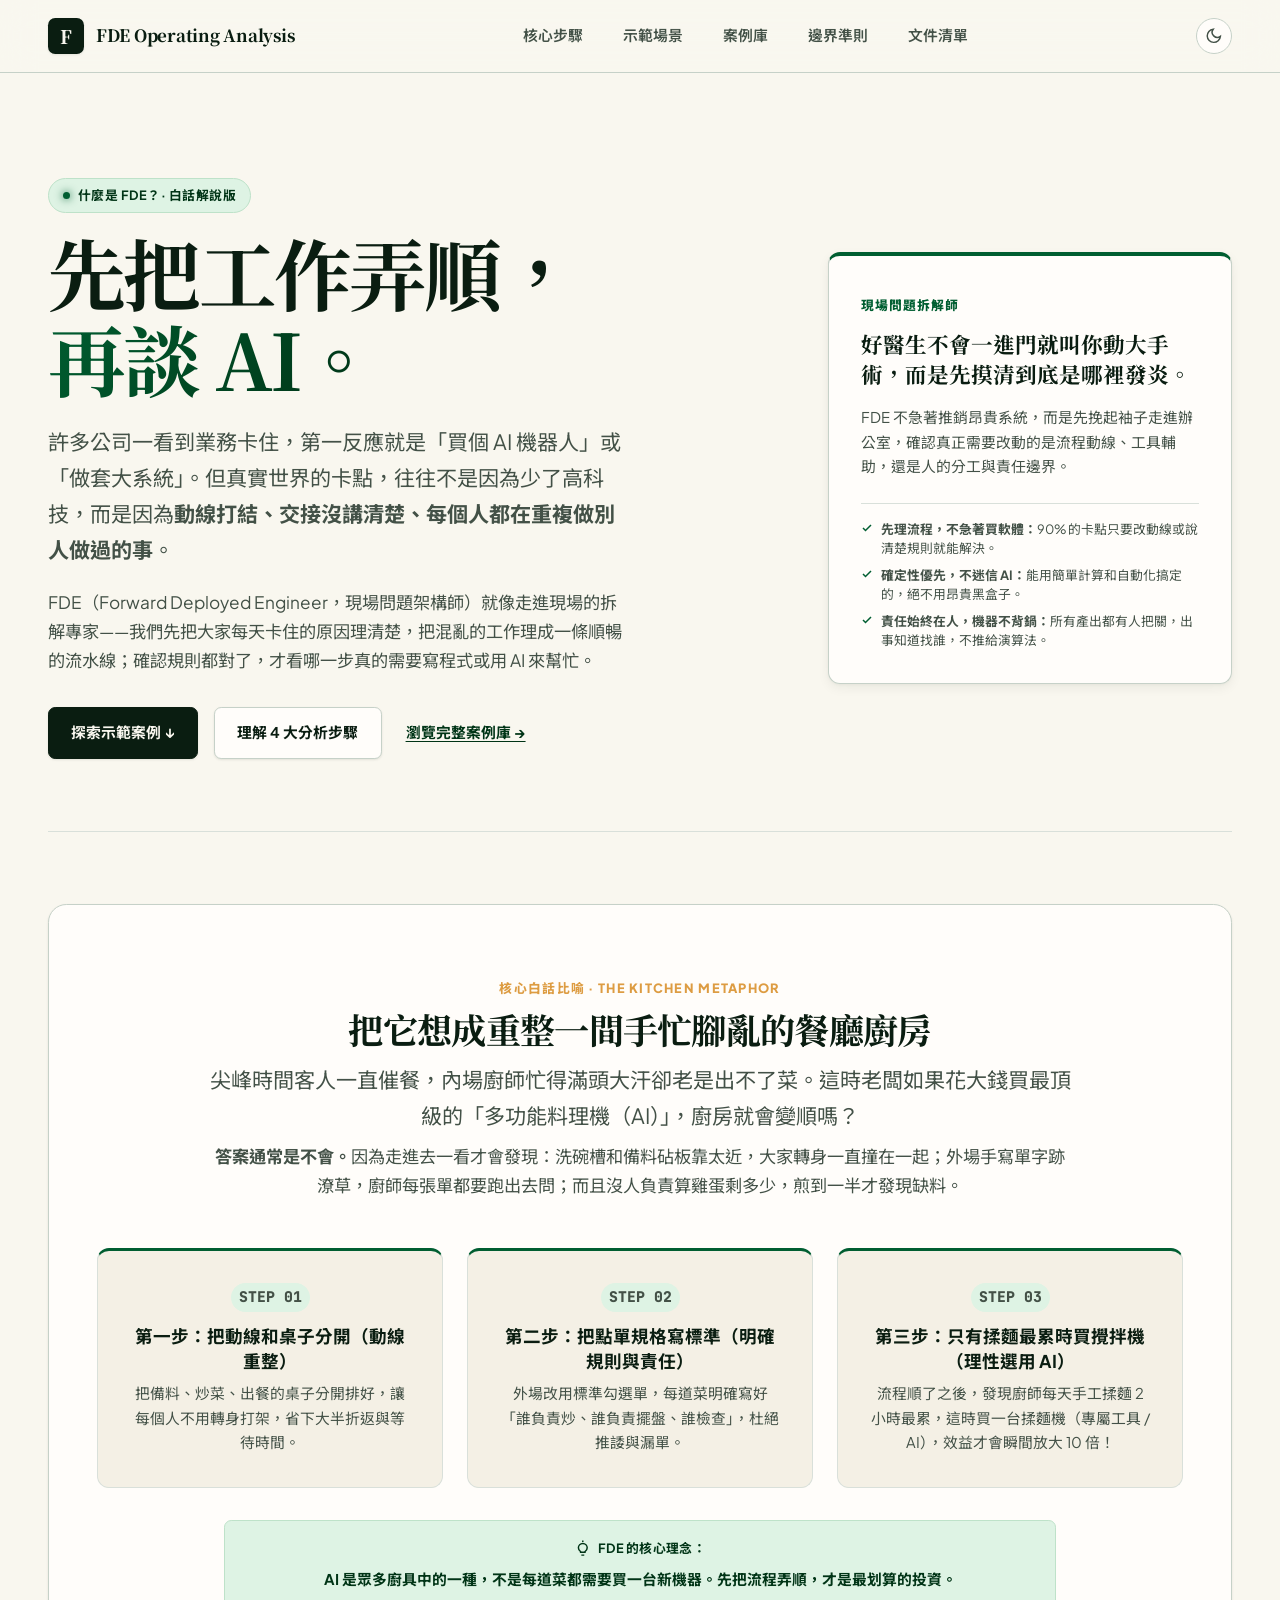
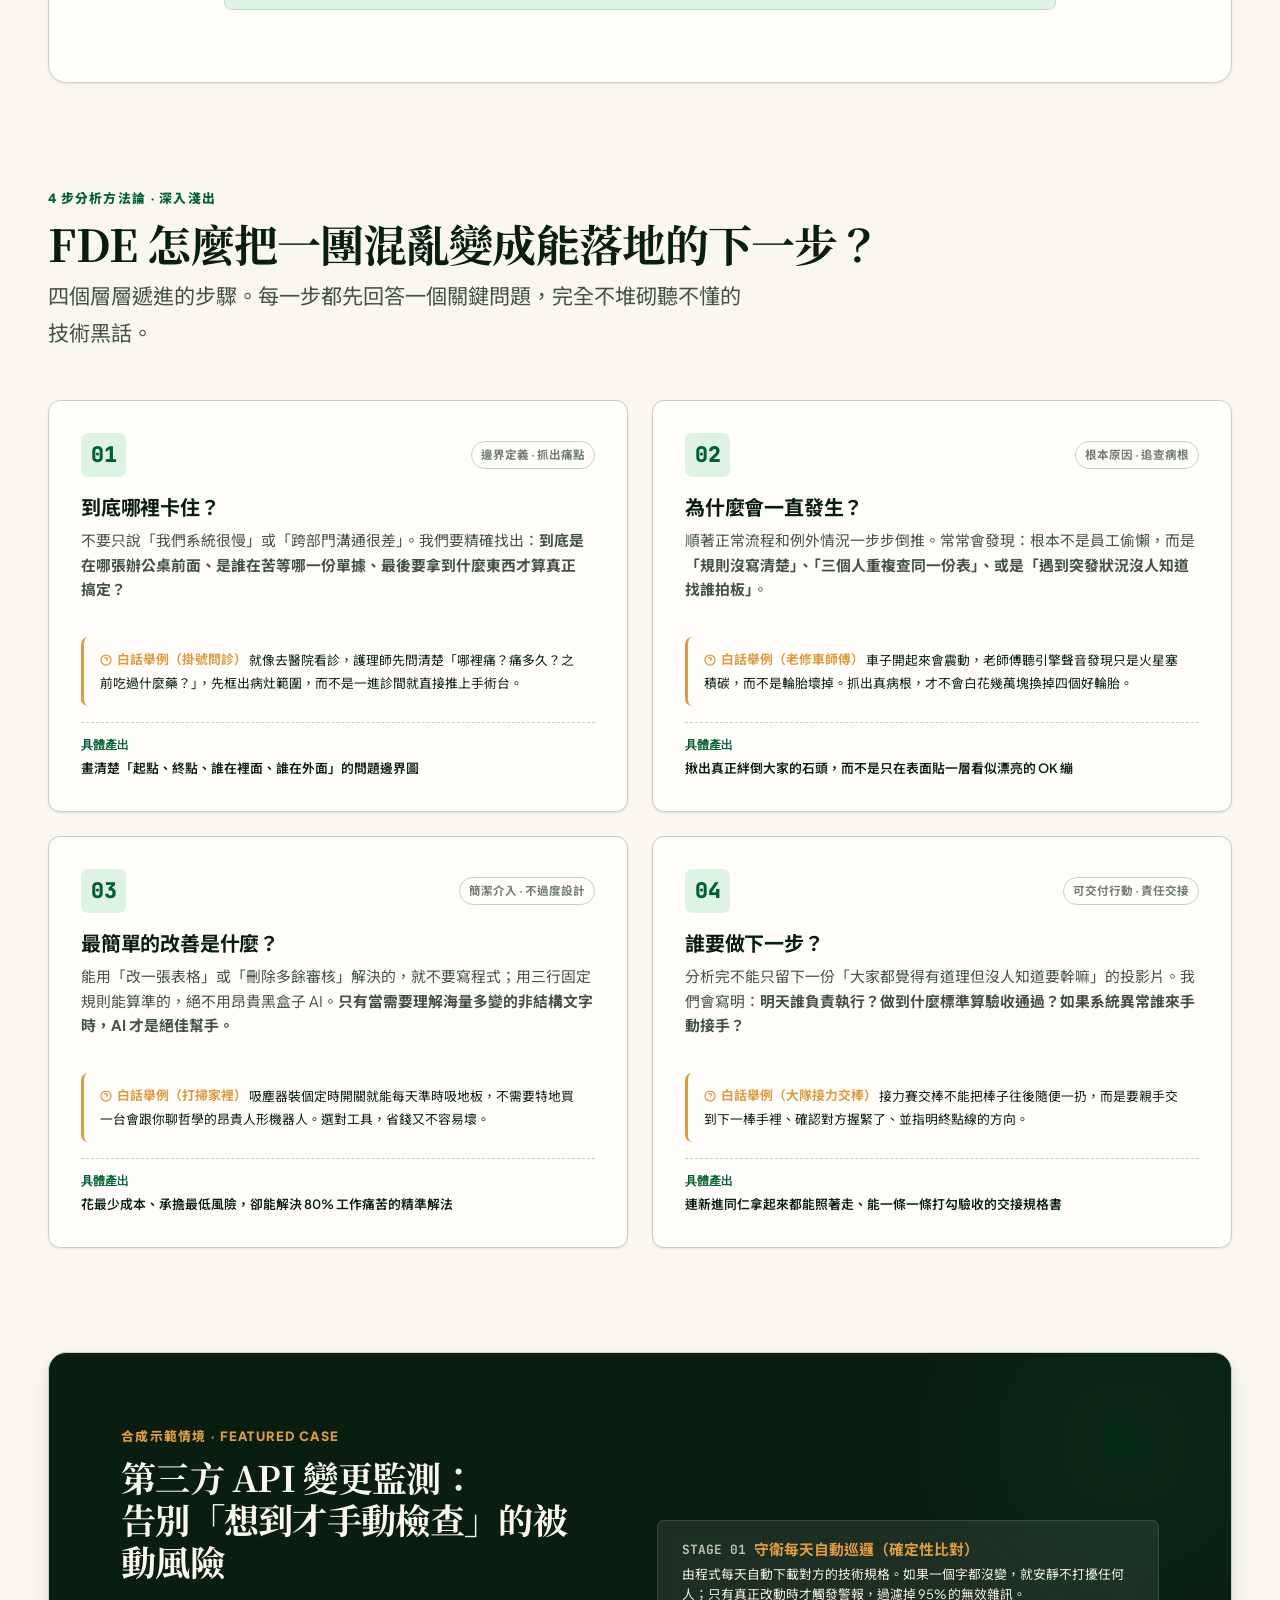
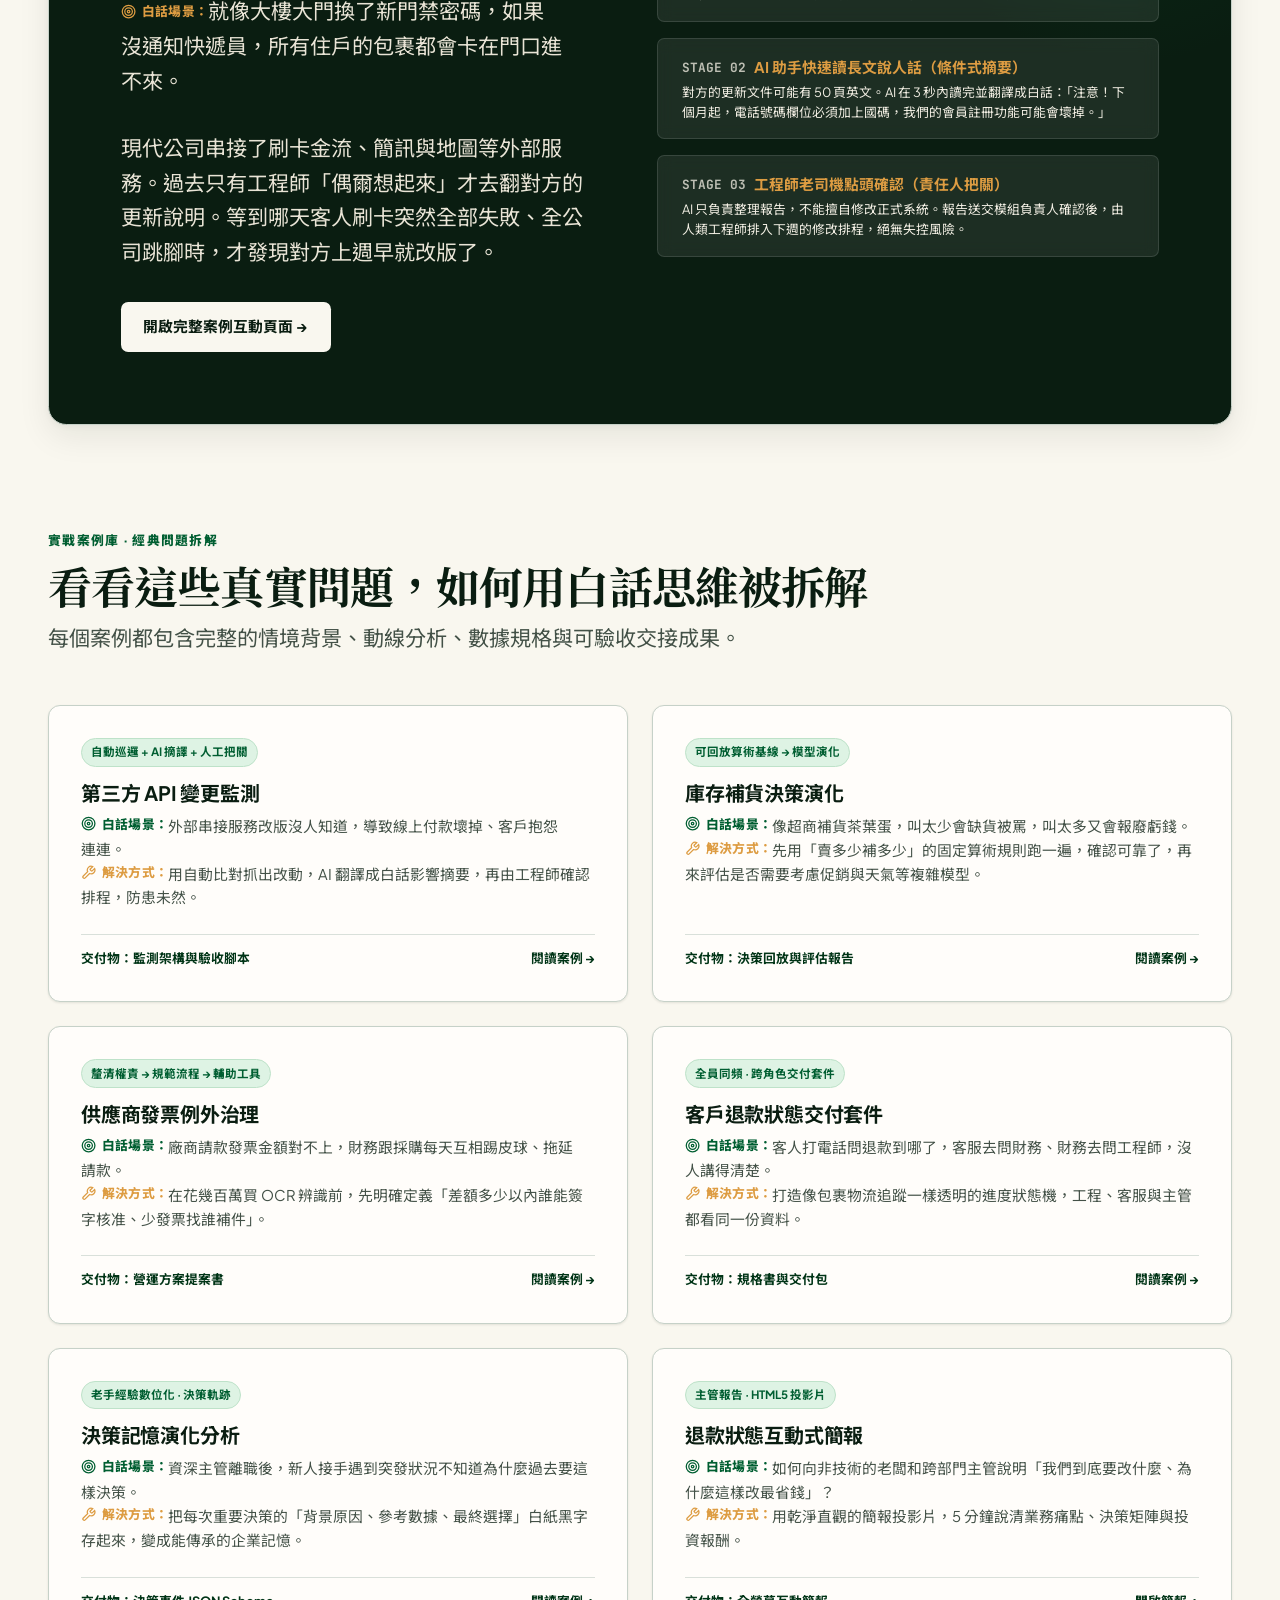
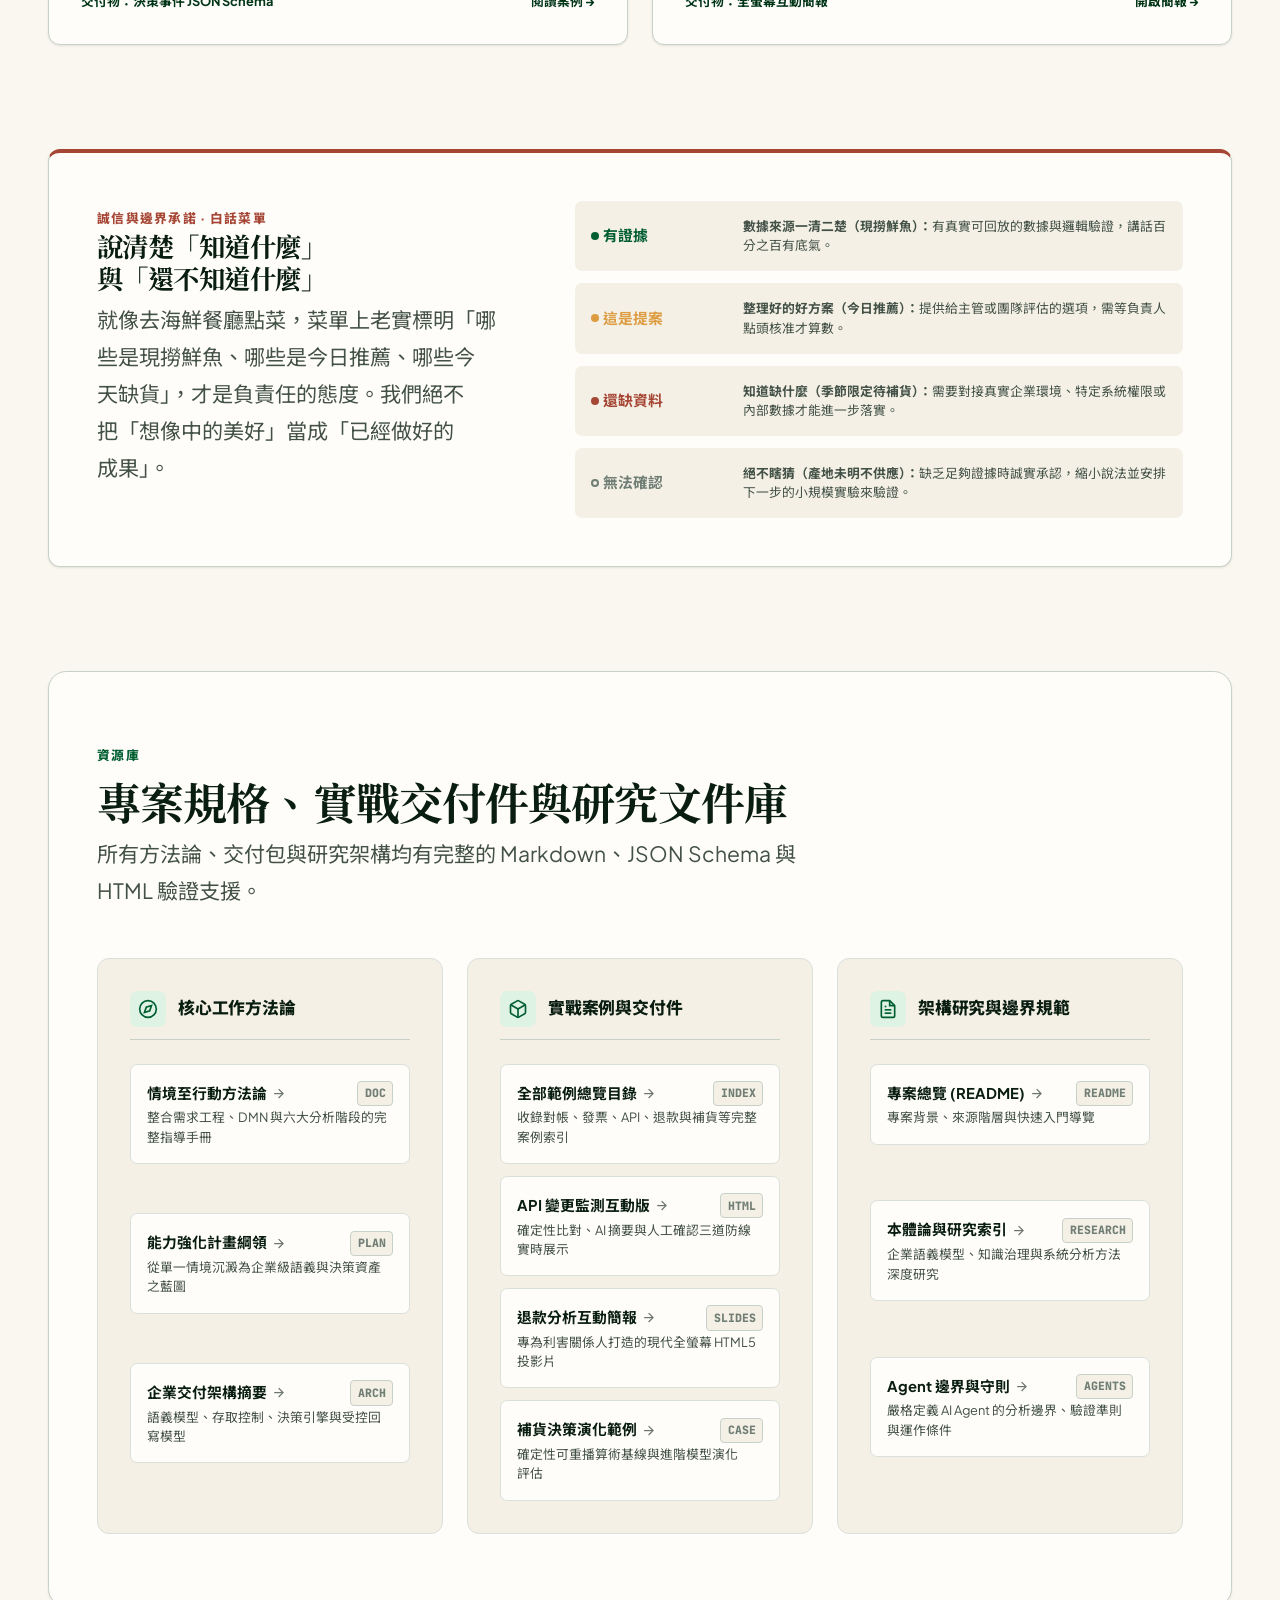
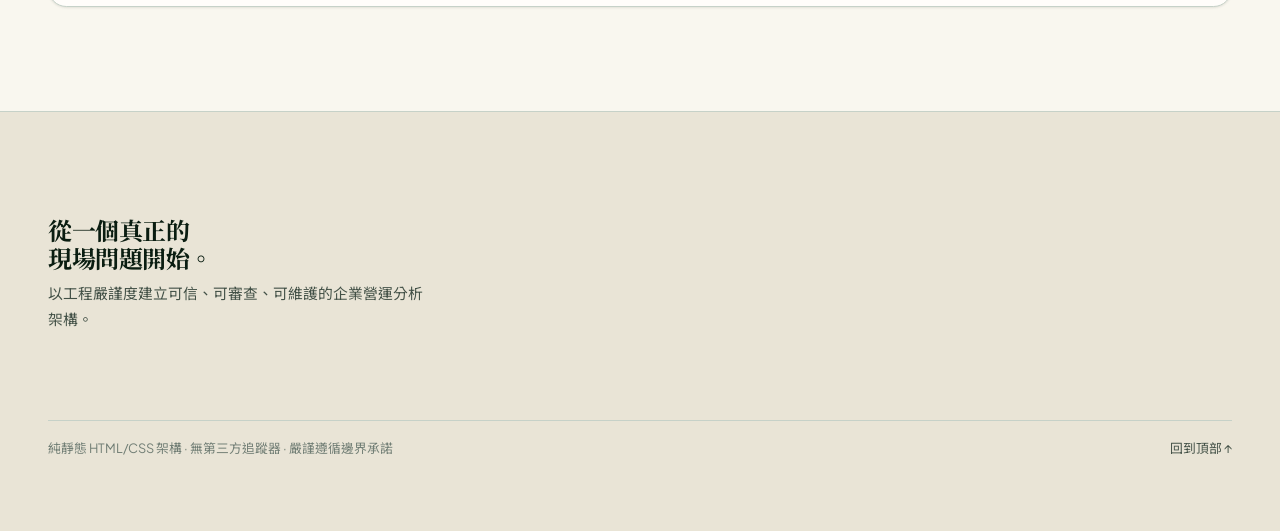
==== commit 9f346a93: "fix(layout): ensure .eli5 container is horizontally centered with margin-inline auto" ====
--- a/site/index.html
+++ b/site/index.html
@@ -321,21 +321,25 @@
     
     /* ELI5 Kitchen Metaphor Banner - Centered & Full Width Layout */
     .eli5 {
-      margin: var(--space-3xl) 0 var(--space-4xl);
+      margin-block: var(--space-3xl) var(--space-4xl);
+      margin-inline: auto !important;
       padding: var(--space-3xl) var(--space-2xl);
       border-radius: var(--radius-lg);
       background: var(--color-surface);
       border: 1px solid var(--color-rule);
       box-shadow: var(--shadow-sm);
       position: relative;
+      width: min(74rem, calc(100% - 3rem));
+      box-sizing: border-box;
     }
     .eli5-head {
       text-align: center;
-      max-width: 52rem;
+      max-width: 54rem;
       margin: 0 auto var(--space-2xl);
       display: flex;
       flex-direction: column;
       align-items: center;
+      justify-content: center;
     }
     .eli5-tag {
       color: var(--color-warm);
@@ -345,6 +349,7 @@
       text-transform: uppercase;
       margin-bottom: var(--space-xs);
       display: inline-block;
+      text-align: center;
     }
     .eli5 h2 {
       margin-bottom: var(--space-sm);
@@ -373,6 +378,7 @@
       grid-template-columns: repeat(3, minmax(0, 1fr));
       gap: var(--space-lg);
       margin-bottom: var(--space-xl);
+      width: 100%;
     }
     .eli5-card-col {
       padding: var(--space-xl);
@@ -382,6 +388,8 @@
       border-top: 3px solid var(--color-accent);
       display: flex;
       flex-direction: column;
+      align-items: center;
+      text-align: center;
       transition: transform var(--dur-short) var(--ease-out), box-shadow var(--dur-short) var(--ease-out);
     }
     .eli5-card-col:hover {
@@ -399,7 +407,7 @@
       padding: 0.15rem 0.5rem;
       border-radius: var(--radius-pill);
       margin-bottom: var(--space-sm);
-      align-self: flex-start;
+      align-self: center;
     }
     .eli5-card-col b {
       display: block;
@@ -407,6 +415,7 @@
       font-size: 1.1rem;
       margin-bottom: var(--space-xs);
       line-height: 1.4;
+      text-align: center;
     }
     .eli5-card-col span {
       color: var(--color-ink-soft);
@@ -414,6 +423,7 @@
       line-height: 1.65;
       display: block;
       flex-grow: 1;
+      text-align: center;
     }
     .eli5-takeaway {
       text-align: center;
@@ -424,8 +434,13 @@
       color: var(--color-accent-dark);
       font-size: var(--text-sm);
       font-weight: 700;
-      max-width: 48rem;
+      max-width: 52rem;
       margin: 0 auto;
+      display: flex;
+      align-items: center;
+      justify-content: center;
+      gap: 0.5rem;
+      flex-wrap: wrap;
     }
     
     /* Section Layout */
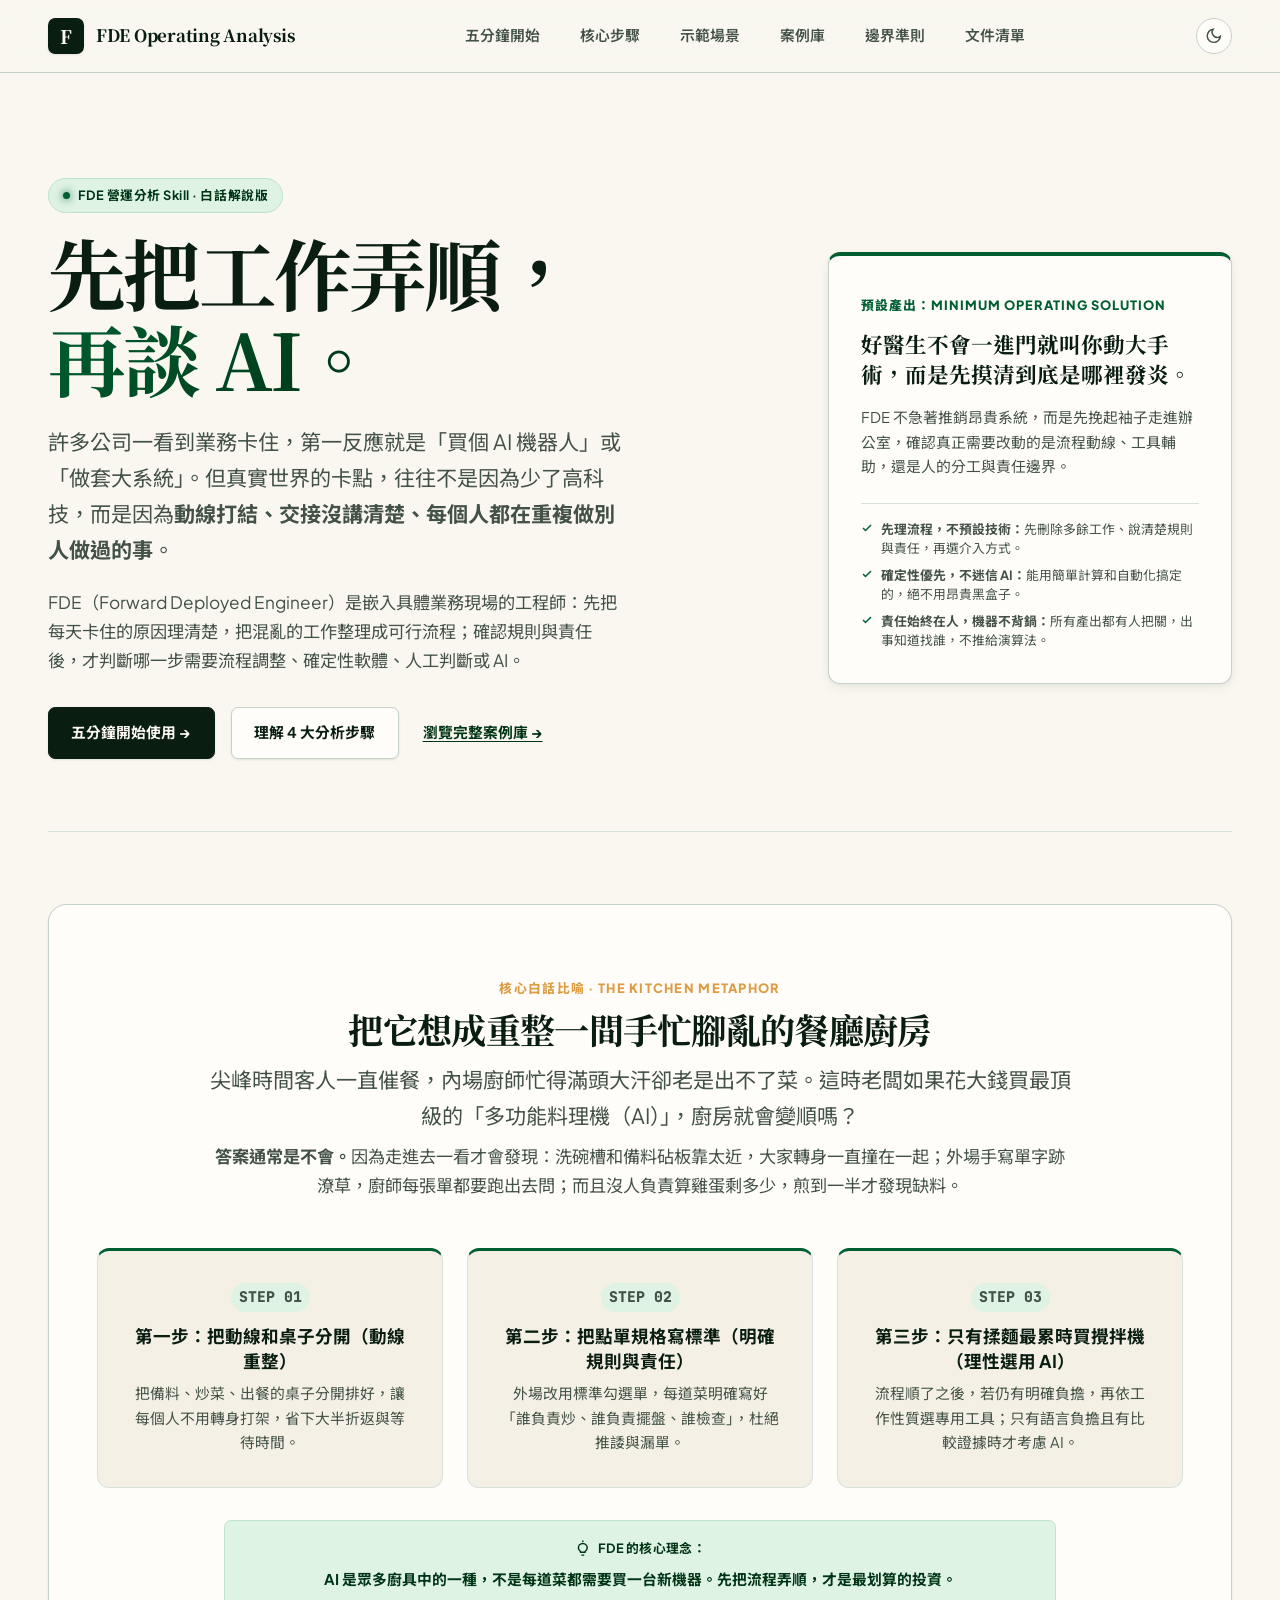
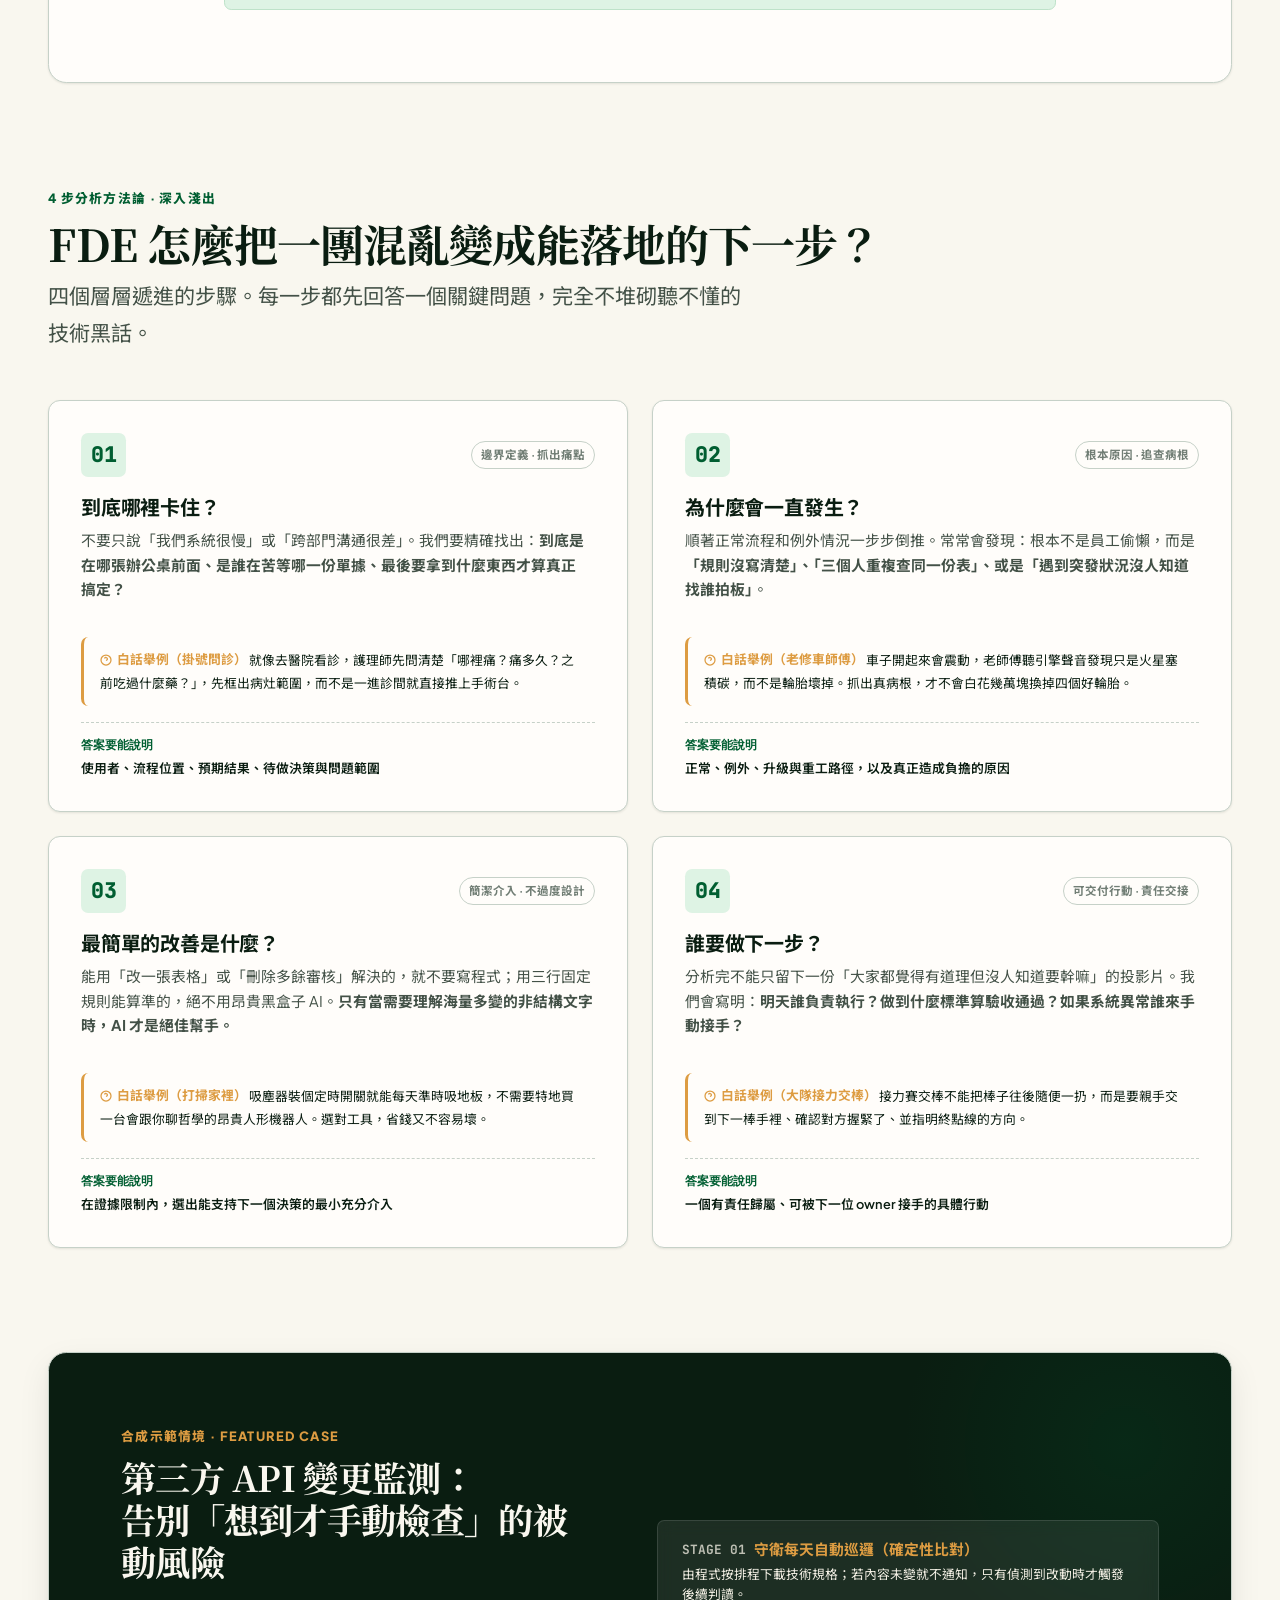
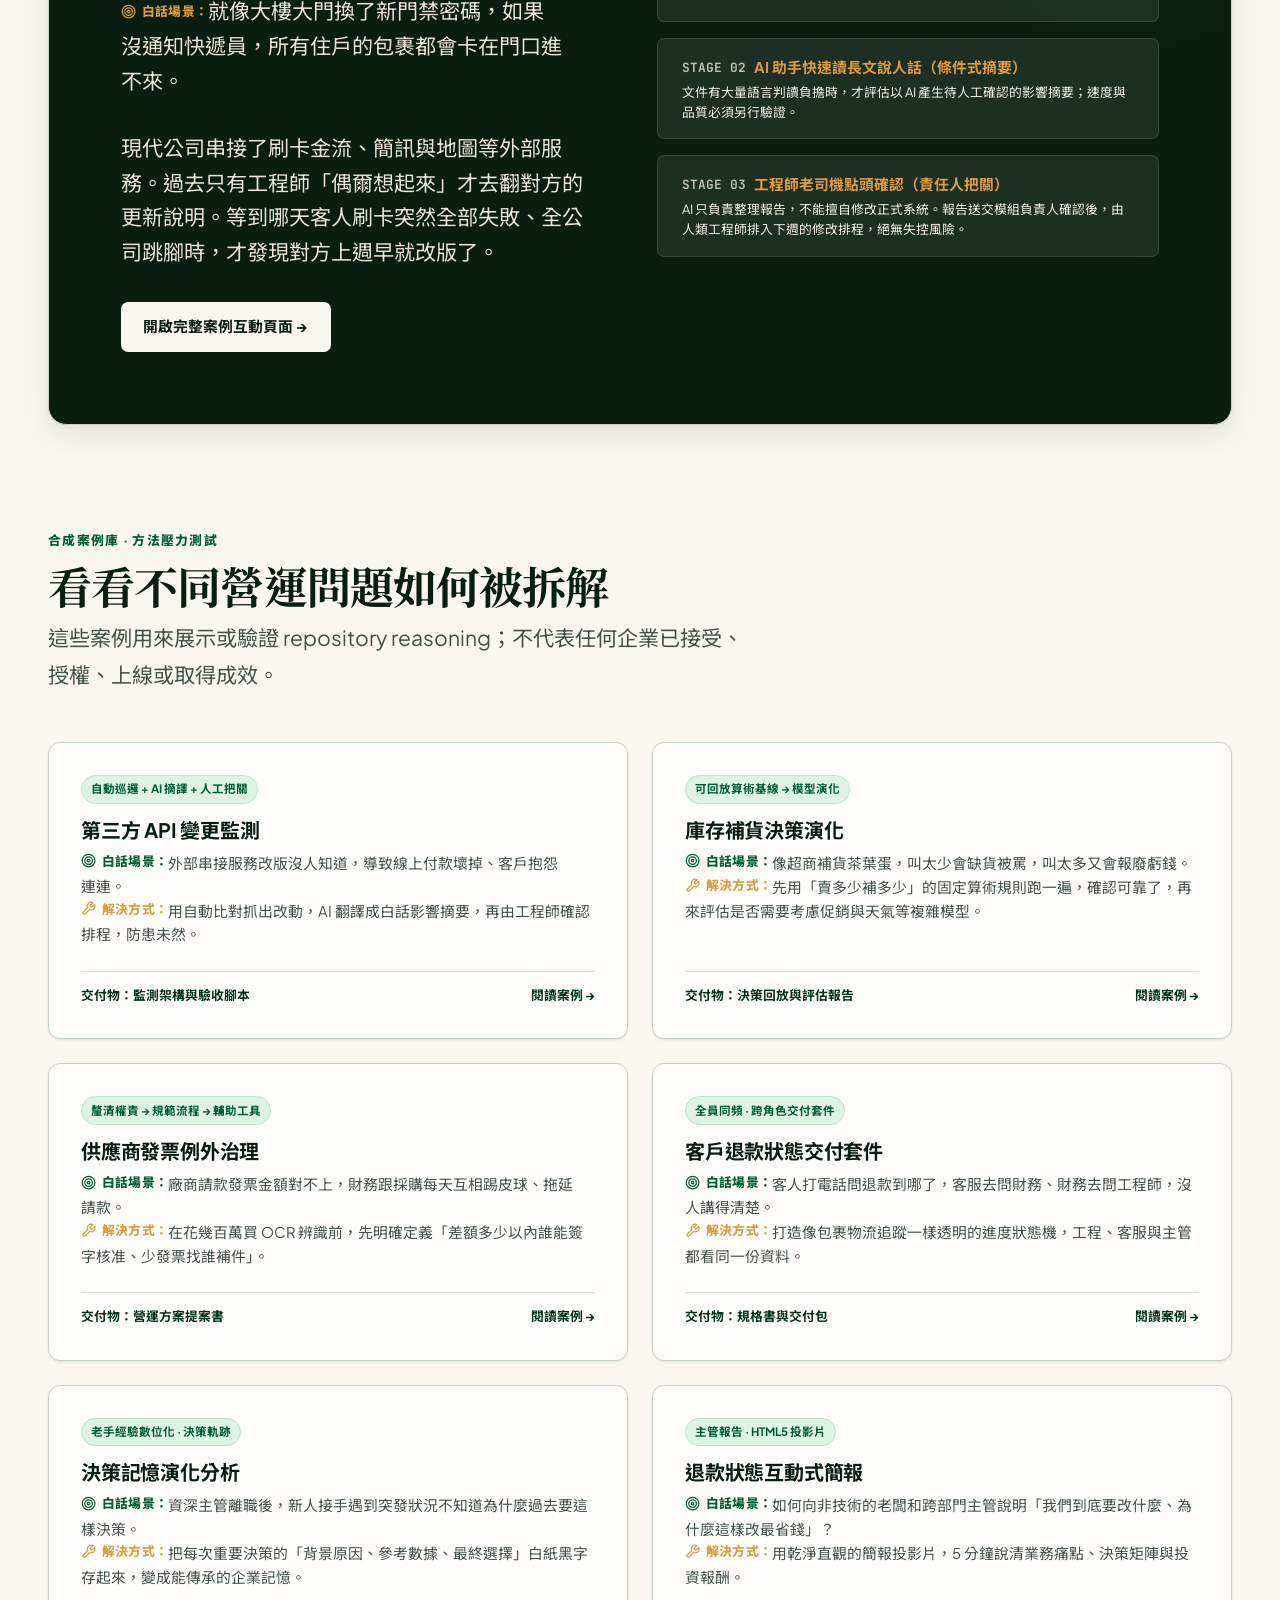
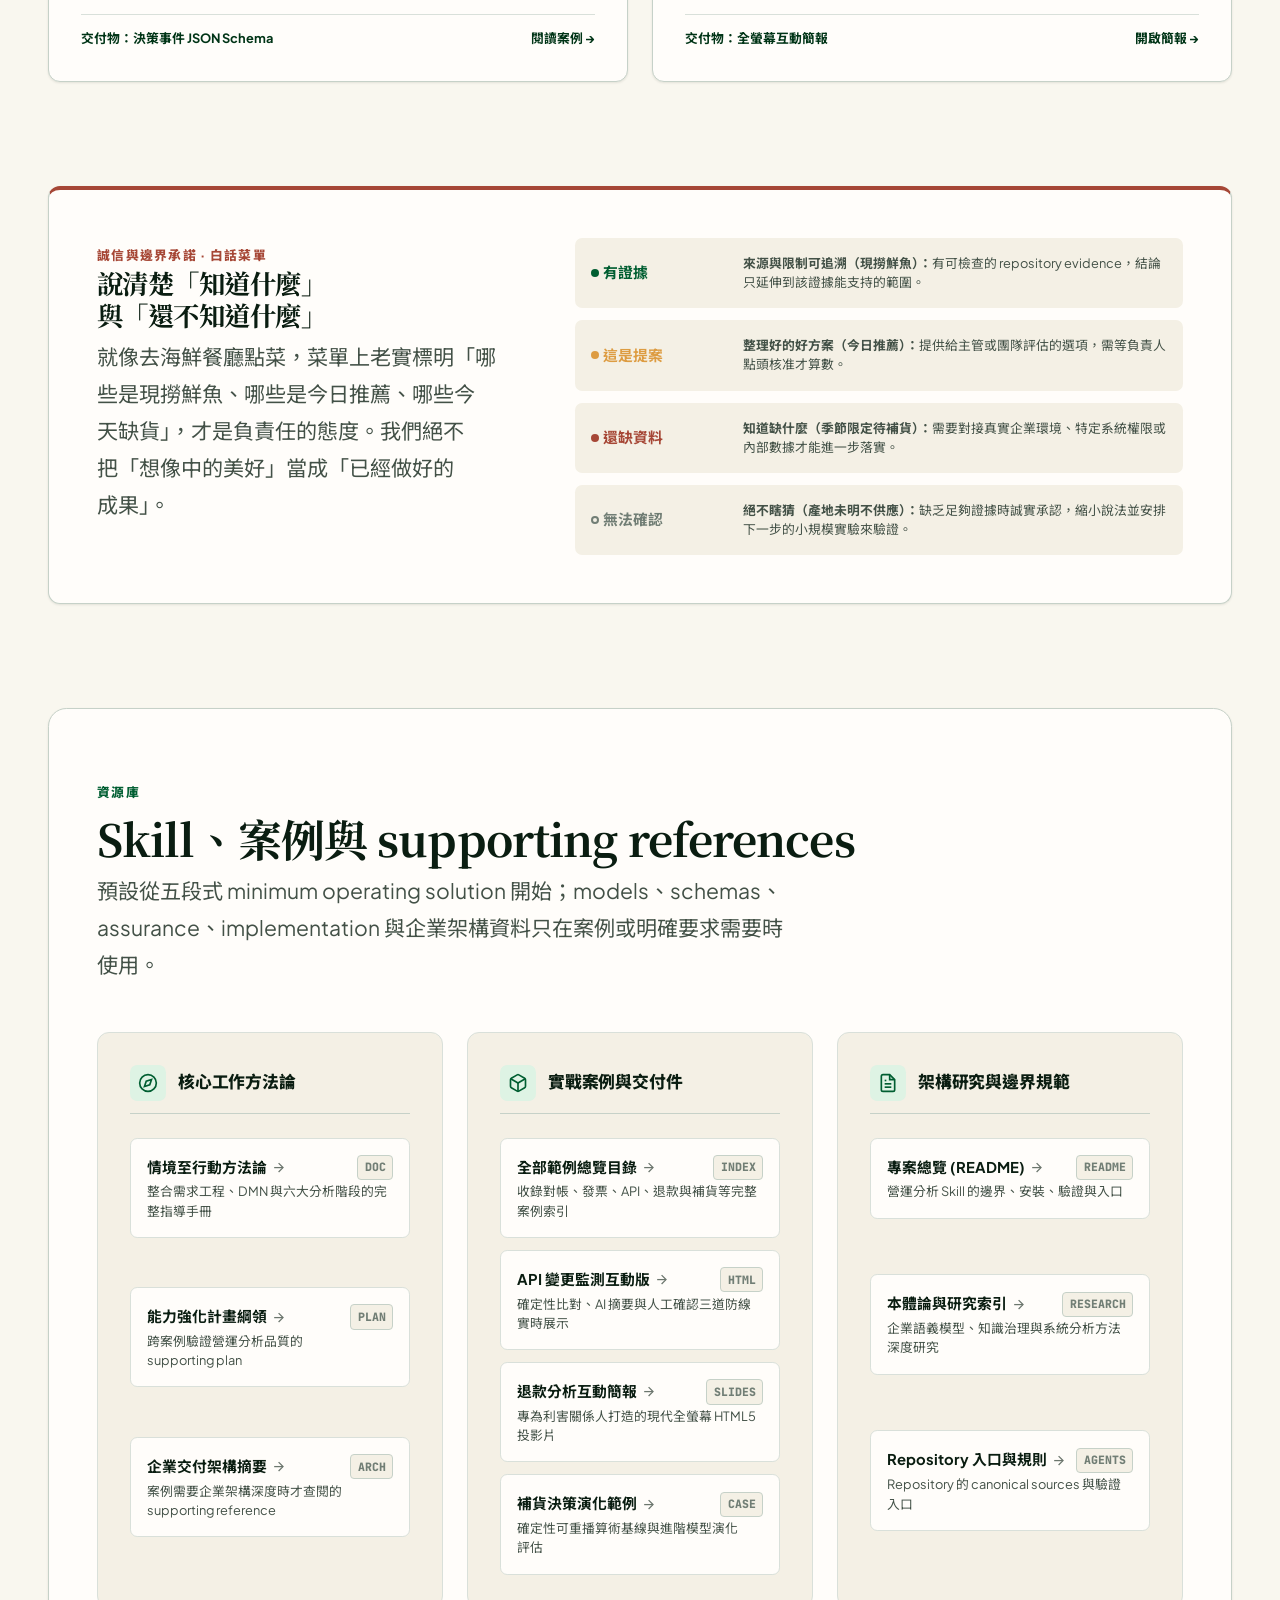
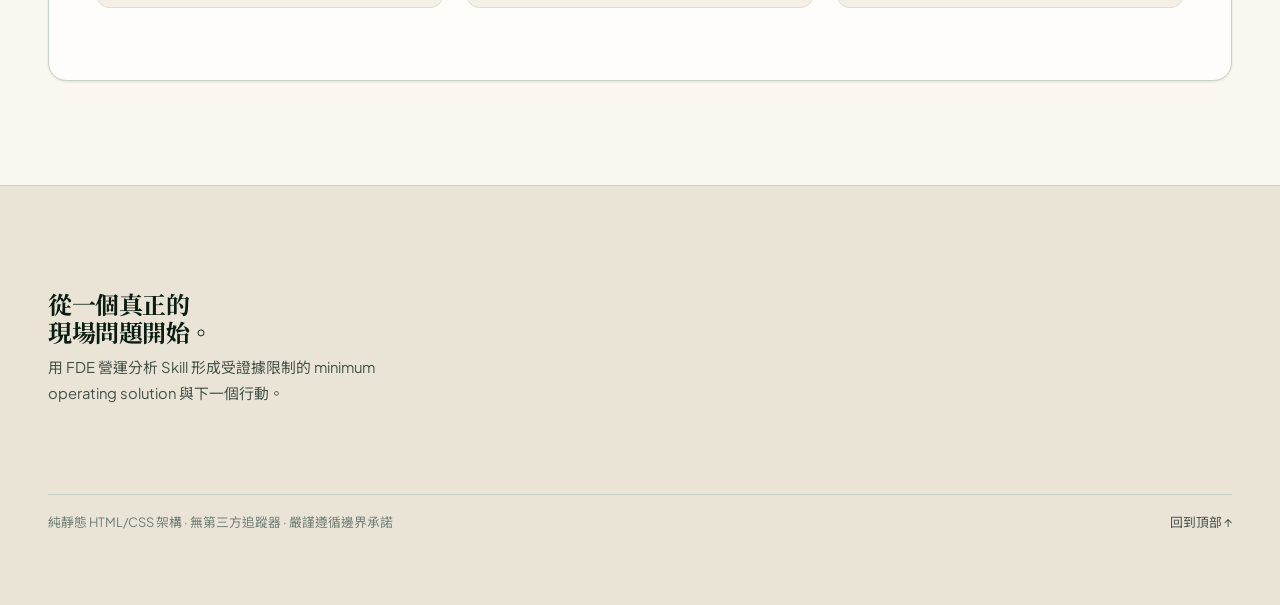
==== commit 7ac18791: "docs: [ quickstart ] add adoption guide and align zh-TW entry points" ====
--- a/site/index.html
+++ b/site/index.html
@@ -5,7 +5,7 @@
   <meta name="viewport" content="width=device-width, initial-scale=1">
   <meta name="description" content="用白話認識 FDE：先弄懂工作哪裡卡住，再決定流程、軟體或 AI 該怎麼幫忙。">
   <meta property="og:title" content="FDE Operating Analysis｜先把工作弄順，再談 AI">
-  <meta property="og:description" content="用真實案例說明 FDE 如何把模糊問題整理成能執行、能驗證的下一步。">
+  <meta property="og:description" content="用合成案例說明 FDE 如何把模糊問題整理成受證據限制、能採取行動的下一步。">
   <meta property="og:type" content="website">
   <meta name="theme-color" content="#fbfaf7">
   <title>FDE Operating Analysis｜先把工作弄順，再談 AI</title>
@@ -991,6 +991,7 @@
         <a class="brand" href="#main">FDE Operating Analysis</a>
       </div>
       <nav class="nav-links">
+        <a href="docs/zh-TW/quickstart.md">五分鐘開始</a>
         <a href="#how">核心步驟</a>
         <a href="#example">示範場景</a>
         <a href="#cases">案例庫</a>
@@ -1010,27 +1011,27 @@
     <!-- Hero Section -->
     <section class="shell hero">
       <div>
-        <div class="badge-pill"><span class="dot"></span> 什麼是 FDE？· 白話解說版</div>
+        <div class="badge-pill"><span class="dot"></span> FDE 營運分析 Skill · 白話解說版</div>
         <h1>先把工作弄順，<br><span class="hero-highlight">再談 AI。</span></h1>
         <p class="lede">
           許多公司一看到業務卡住，第一反應就是「買個 AI 機器人」或「做套大系統」。但真實世界的卡點，往往不是因為少了高科技，而是因為<strong>動線打結、交接沒講清楚、每個人都在重複做別人做過的事</strong>。
         </p>
         <p class="lede" style="font-size: var(--text-body); margin-top: -0.75rem;">
-          FDE（Forward Deployed Engineer，現場問題架構師）就像走進現場的拆解專家——我們先把大家每天卡住的原因理清楚，把混亂的工作理成一條順暢的流水線；確認規則都對了，才看哪一步真的需要寫程式或用 AI 來幫忙。
+          FDE（Forward Deployed Engineer）是嵌入具體業務現場的工程師：先把每天卡住的原因理清楚，把混亂的工作整理成可行流程；確認規則與責任後，才判斷哪一步需要流程調整、確定性軟體、人工判斷或 AI。
         </p>
         <div class="actions">
-          <a class="button" href="#example">探索示範案例 ↓</a>
+          <a class="button" href="docs/zh-TW/quickstart.md">五分鐘開始使用 →</a>
           <a class="button button-secondary" href="#how">理解 4 大分析步驟</a>
           <a class="text-link" href="#cases">瀏覽完整案例庫 →</a>
         </div>
       </div>
       
       <aside class="executive-card" aria-label="一句話解釋 FDE">
-        <span class="label">現場問題拆解師</span>
+        <span class="label">預設產出：minimum operating solution</span>
         <strong>好醫生不會一進門就叫你動大手術，而是先摸清到底是哪裡發炎。</strong>
         <p>FDE 不急著推銷昂貴系統，而是先挽起袖子走進辦公室，確認真正需要改動的是流程動線、工具輔助，還是人的分工與責任邊界。</p>
         <ul class="executive-pillars">
-          <li><span class="check"><svg width="12" height="12" viewBox="0 0 24 24" fill="none" stroke="currentColor" stroke-width="3"><polyline points="20 6 9 17 4 12"/></svg></span> <span><b>先理流程，不急著買軟體：</b>90% 的卡點只要改動線或說清楚規則就能解決。</span></li>
+          <li><span class="check"><svg width="12" height="12" viewBox="0 0 24 24" fill="none" stroke="currentColor" stroke-width="3"><polyline points="20 6 9 17 4 12"/></svg></span> <span><b>先理流程，不預設技術：</b>先刪除多餘工作、說清楚規則與責任，再選介入方式。</span></li>
           <li><span class="check"><svg width="12" height="12" viewBox="0 0 24 24" fill="none" stroke="currentColor" stroke-width="3"><polyline points="20 6 9 17 4 12"/></svg></span> <span><b>確定性優先，不迷信 AI：</b>能用簡單計算和自動化搞定的，絕不用昂貴黑盒子。</span></li>
           <li><span class="check"><svg width="12" height="12" viewBox="0 0 24 24" fill="none" stroke="currentColor" stroke-width="3"><polyline points="20 6 9 17 4 12"/></svg></span> <span><b>責任始終在人，機器不背鍋：</b>所有產出都有人把關，出事知道找誰，不推給演算法。</span></li>
         </ul>
@@ -1066,7 +1067,7 @@
         <div class="eli5-card-col">
           <span class="eli5-card-num">STEP 03</span>
           <b>第三步：只有揉麵最累時買攪拌機（理性選用 AI）</b>
-          <span>流程順了之後，發現廚師每天手工揉麵 2 小時最累，這時買一台揉麵機（專屬工具 / AI），效益才會瞬間放大 10 倍！</span>
+          <span>流程順了之後，若仍有明確負擔，再依工作性質選專用工具；只有語言負擔且有比較證據時才考慮 AI。</span>
         </div>
       </div>
 
@@ -1105,8 +1106,8 @@
             就像去醫院看診，護理師先問清楚「哪裡痛？痛多久？之前吃過什麼藥？」，先框出病灶範圍，而不是一進診間就直接推上手術台。
           </div>
           <div class="step-output">
-            <span class="out-label">具體產出</span>
-            <span>畫清楚「起點、終點、誰在裡面、誰在外面」的問題邊界圖</span>
+            <span class="out-label">答案要能說明</span>
+            <span>使用者、流程位置、預期結果、待做決策與問題範圍</span>
           </div>
         </li>
         
@@ -1127,8 +1128,8 @@
             車子開起來會震動，老師傅聽引擎聲音發現只是火星塞積碳，而不是輪胎壞掉。抓出真病根，才不會白花幾萬塊換掉四個好輪胎。
           </div>
           <div class="step-output">
-            <span class="out-label">具體產出</span>
-            <span>揪出真正絆倒大家的石頭，而不是只在表面貼一層看似漂亮的 OK 繃</span>
+            <span class="out-label">答案要能說明</span>
+            <span>正常、例外、升級與重工路徑，以及真正造成負擔的原因</span>
           </div>
         </li>
         
@@ -1149,8 +1150,8 @@
             吸塵器裝個定時開關就能每天準時吸地板，不需要特地買一台會跟你聊哲學的昂貴人形機器人。選對工具，省錢又不容易壞。
           </div>
           <div class="step-output">
-            <span class="out-label">具體產出</span>
-            <span>花最少成本、承擔最低風險，卻能解決 80% 工作痛苦的精準解法</span>
+            <span class="out-label">答案要能說明</span>
+            <span>在證據限制內，選出能支持下一個決策的最小充分介入</span>
           </div>
         </li>
         
@@ -1171,8 +1172,8 @@
             接力賽交棒不能把棒子往後隨便一扔，而是要親手交到下一棒手裡、確認對方握緊了、並指明終點線的方向。
           </div>
           <div class="step-output">
-            <span class="out-label">具體產出</span>
-            <span>連新進同仁拿起來都能照著走、能一條一條打勾驗收的交接規格書</span>
+            <span class="out-label">答案要能說明</span>
+            <span>一個有責任歸屬、可被下一位 owner 接手的具體行動</span>
           </div>
         </li>
       </ol>
@@ -1196,11 +1197,11 @@
         <ul class="flow-pipeline">
           <li class="pipeline-step">
             <strong><span class="pipe-num">STAGE 01</span> 守衛每天自動巡邏（確定性比對）</strong>
-            <span>由程式每天自動下載對方的技術規格。如果一個字都沒變，就安靜不打擾任何人；只有真正改動時才觸發警報，過濾掉 95% 的無效雜訊。</span>
+            <span>由程式按排程下載技術規格；若內容未變就不通知，只有偵測到改動時才觸發後續判讀。</span>
           </li>
           <li class="pipeline-step">
             <strong><span class="pipe-num">STAGE 02</span> AI 助手快速讀長文說人話（條件式摘要）</strong>
-            <span>對方的更新文件可能有 50 頁英文。AI 在 3 秒內讀完並翻譯成白話：「注意！下個月起，電話號碼欄位必須加上國碼，我們的會員註冊功能可能會壞掉。」</span>
+            <span>文件有大量語言判讀負擔時，才評估以 AI 產生待人工確認的影響摘要；速度與品質必須另行驗證。</span>
           </li>
           <li class="pipeline-step">
             <strong><span class="pipe-num">STAGE 03</span> 工程師老司機點頭確認（責任人把關）</strong>
@@ -1213,9 +1214,9 @@
     <!-- Cases Showcase Grid -->
     <section class="shell section" id="cases">
       <div class="section-head">
-        <span class="section-eyebrow">實戰案例庫 · 經典問題拆解</span>
-        <h2>看看這些真實問題，如何用白話思維被拆解</h2>
-        <p>每個案例都包含完整的情境背景、動線分析、數據規格與可驗收交接成果。</p>
+        <span class="section-eyebrow">合成案例庫 · 方法壓力測試</span>
+        <h2>看看不同營運問題如何被拆解</h2>
+        <p>這些案例用來展示或驗證 repository reasoning；不代表任何企業已接受、授權、上線或取得成效。</p>
       </div>
       
       <div class="cases-grid">
@@ -1329,7 +1330,7 @@
               <span>有證據</span>
             </div>
             <div class="claim-desc">
-              <strong>數據來源一清二楚（現撈鮮魚）：</strong>有真實可回放的數據與邏輯驗證，講話百分之百有底氣。
+              <strong>來源與限制可追溯（現撈鮮魚）：</strong>有可檢查的 repository evidence，結論只延伸到該證據能支持的範圍。
             </div>
           </li>
           <li class="claim-item">
@@ -1368,8 +1369,8 @@
       <div class="resources-section">
         <div class="section-head">
           <span class="section-eyebrow">資源庫</span>
-          <h2>專案規格、實戰交付件與研究文件庫</h2>
-          <p>所有方法論、交付包與研究架構均有完整的 Markdown、JSON Schema 與 HTML 驗證支援。</p>
+          <h2>Skill、案例與 supporting references</h2>
+          <p>預設從五段式 minimum operating solution 開始；models、schemas、assurance、implementation 與企業架構資料只在案例或明確要求需要時使用。</p>
         </div>
         
         <div class="resources-grid">
@@ -1397,7 +1398,7 @@
                     <span class="resource-link-title">能力強化計畫綱領 <svg viewBox="0 0 24 24" fill="none" stroke="currentColor" stroke-width="2"><line x1="5" y1="12" x2="19" y2="12"/><polyline points="12 5 19 12 12 19"/></svg></span>
                     <span class="resource-format-tag">PLAN</span>
                   </div>
-                  <p class="resource-link-desc">從單一情境沉澱為企業級語義與決策資產之藍圖</p>
+                  <p class="resource-link-desc">跨案例驗證營運分析品質的 supporting plan</p>
                 </a>
               </li>
               <li>
@@ -1406,7 +1407,7 @@
                     <span class="resource-link-title">企業交付架構摘要 <svg viewBox="0 0 24 24" fill="none" stroke="currentColor" stroke-width="2"><line x1="5" y1="12" x2="19" y2="12"/><polyline points="12 5 19 12 12 19"/></svg></span>
                     <span class="resource-format-tag">ARCH</span>
                   </div>
-                  <p class="resource-link-desc">語義模型、存取控制、決策引擎與受控回寫模型</p>
+                  <p class="resource-link-desc">案例需要企業架構深度時才查閱的 supporting reference</p>
                 </a>
               </li>
             </ul>
@@ -1475,7 +1476,7 @@
                     <span class="resource-link-title">專案總覽 (README) <svg viewBox="0 0 24 24" fill="none" stroke="currentColor" stroke-width="2"><line x1="5" y1="12" x2="19" y2="12"/><polyline points="12 5 19 12 12 19"/></svg></span>
                     <span class="resource-format-tag">README</span>
                   </div>
-                  <p class="resource-link-desc">專案背景、來源階層與快速入門導覽</p>
+                  <p class="resource-link-desc">營運分析 Skill 的邊界、安裝、驗證與入口</p>
                 </a>
               </li>
               <li>
@@ -1490,10 +1491,10 @@
               <li>
                 <a class="resource-link-item" href="AGENTS.md">
                   <div class="resource-link-top">
-                    <span class="resource-link-title">Agent 邊界與守則 <svg viewBox="0 0 24 24" fill="none" stroke="currentColor" stroke-width="2"><line x1="5" y1="12" x2="19" y2="12"/><polyline points="12 5 19 12 12 19"/></svg></span>
+                    <span class="resource-link-title">Repository 入口與規則 <svg viewBox="0 0 24 24" fill="none" stroke="currentColor" stroke-width="2"><line x1="5" y1="12" x2="19" y2="12"/><polyline points="12 5 19 12 12 19"/></svg></span>
                     <span class="resource-format-tag">AGENTS</span>
                   </div>
-                  <p class="resource-link-desc">嚴格定義 AI Agent 的分析邊界、驗證準則與運作條件</p>
+                  <p class="resource-link-desc">Repository 的 canonical sources 與驗證入口</p>
                 </a>
               </li>
             </ul>
@@ -1509,7 +1510,7 @@
       <div class="footer-content">
         <div class="footer-brand">
           <h2>從一個真正的現場問題開始。</h2>
-          <p>以工程嚴謹度建立可信、可審查、可維護的企業營運分析架構。</p>
+          <p>用 FDE 營運分析 Skill 形成受證據限制的 minimum operating solution 與下一個行動。</p>
         </div>
       </div>
       <div class="colophon">
@@ -1548,4 +1549,3 @@
   </script>
 </body>
 </html>
-
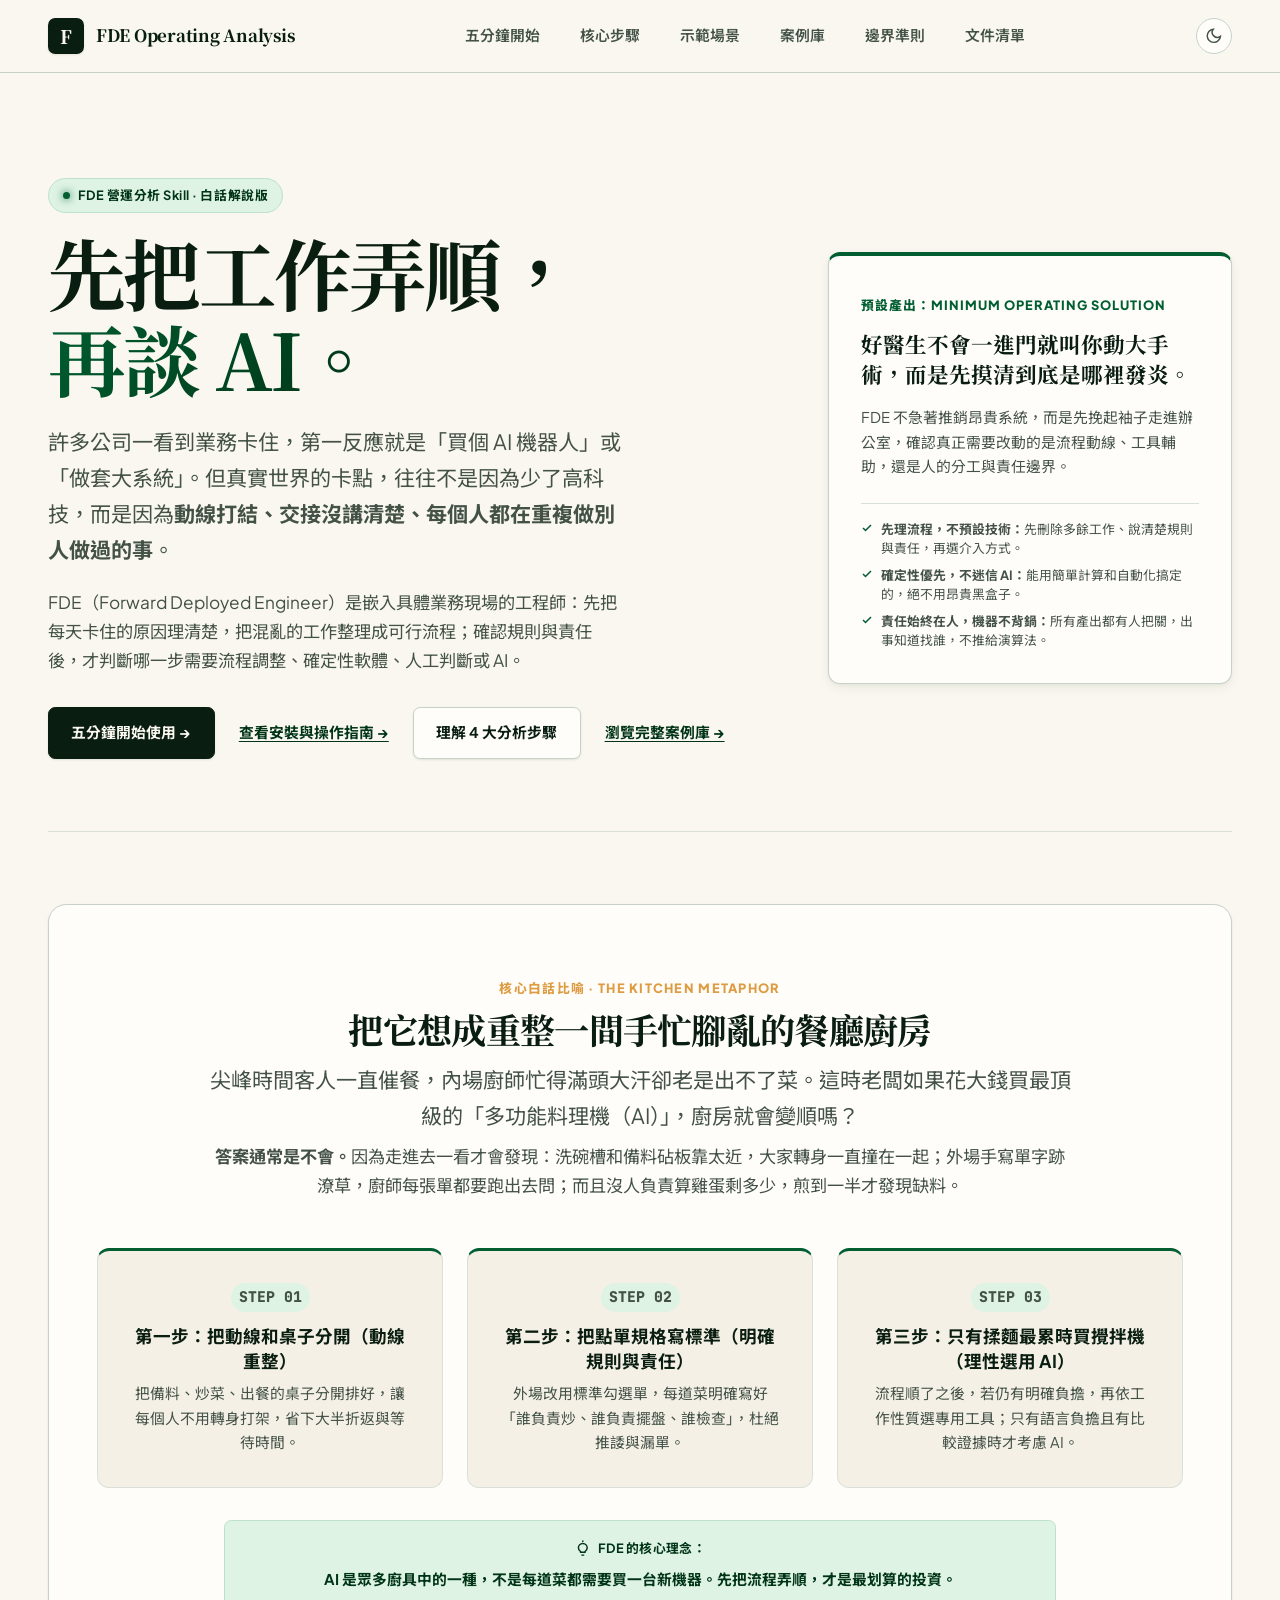
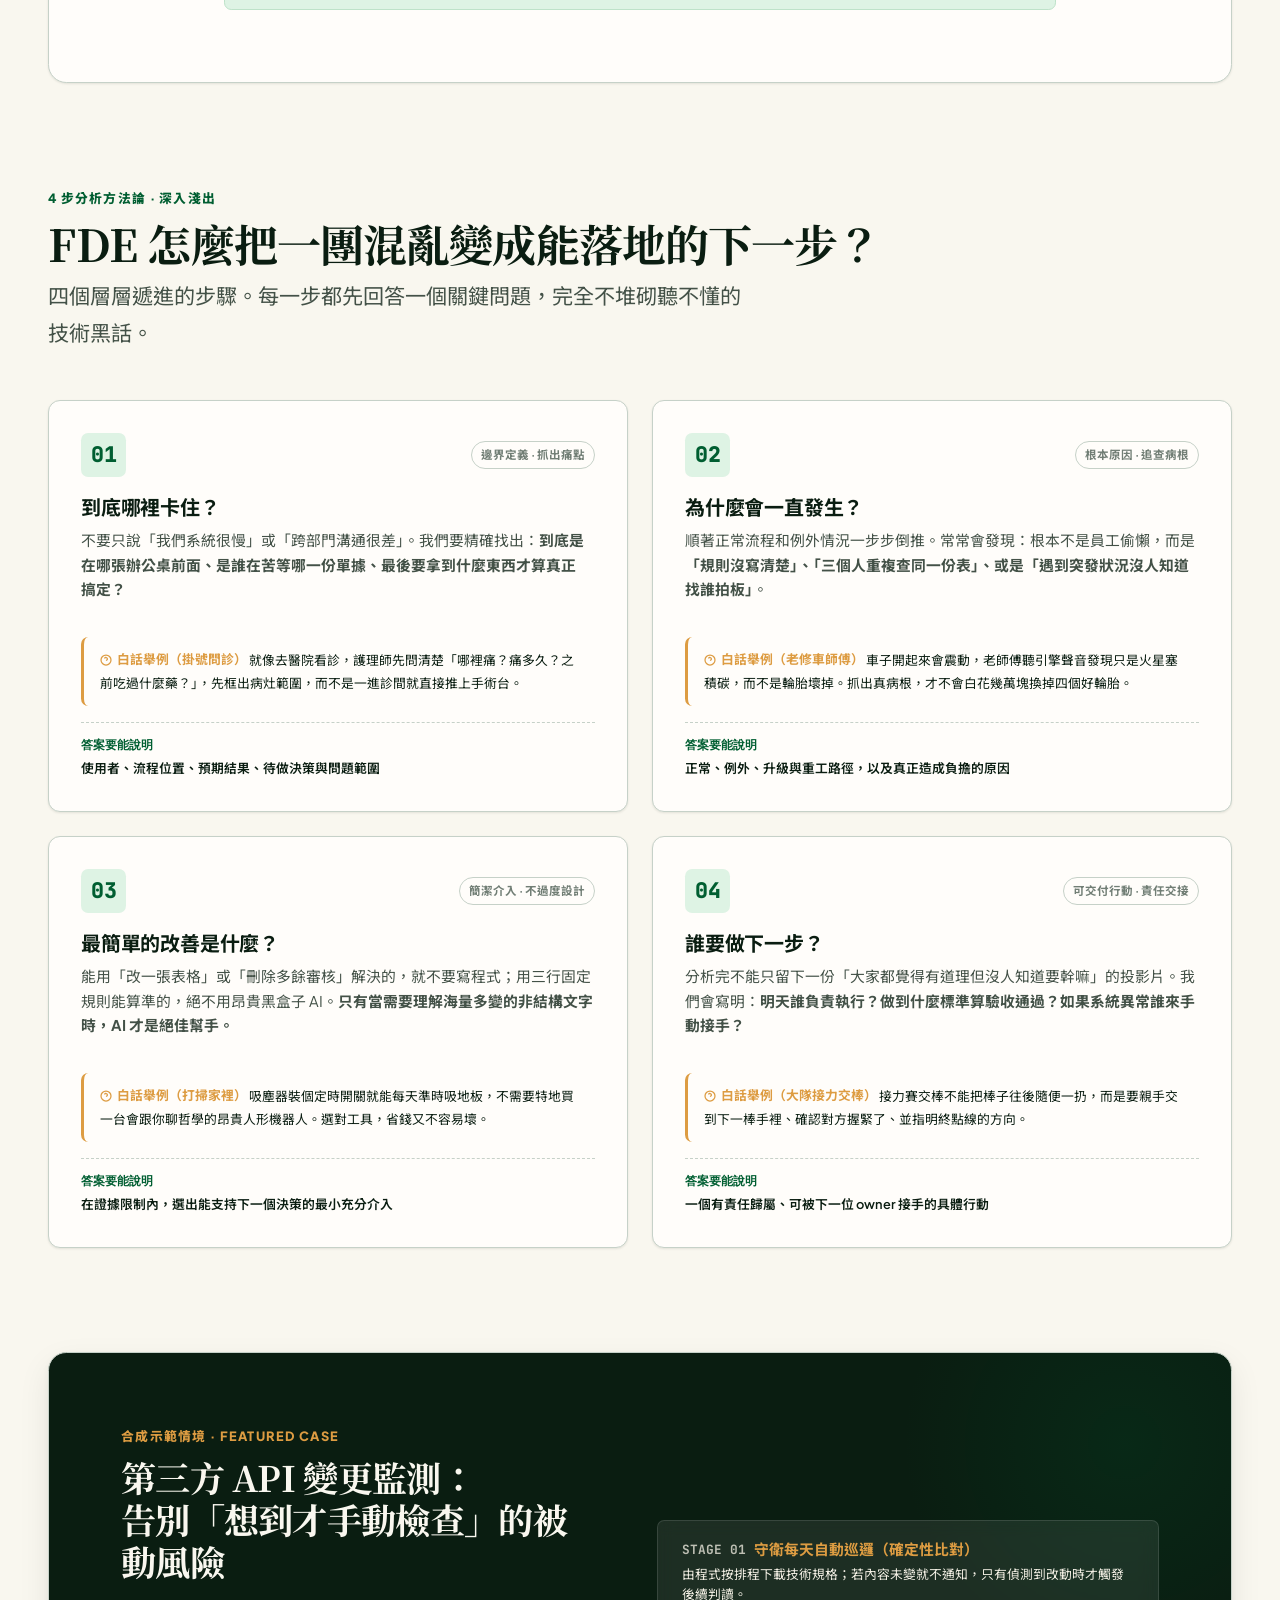
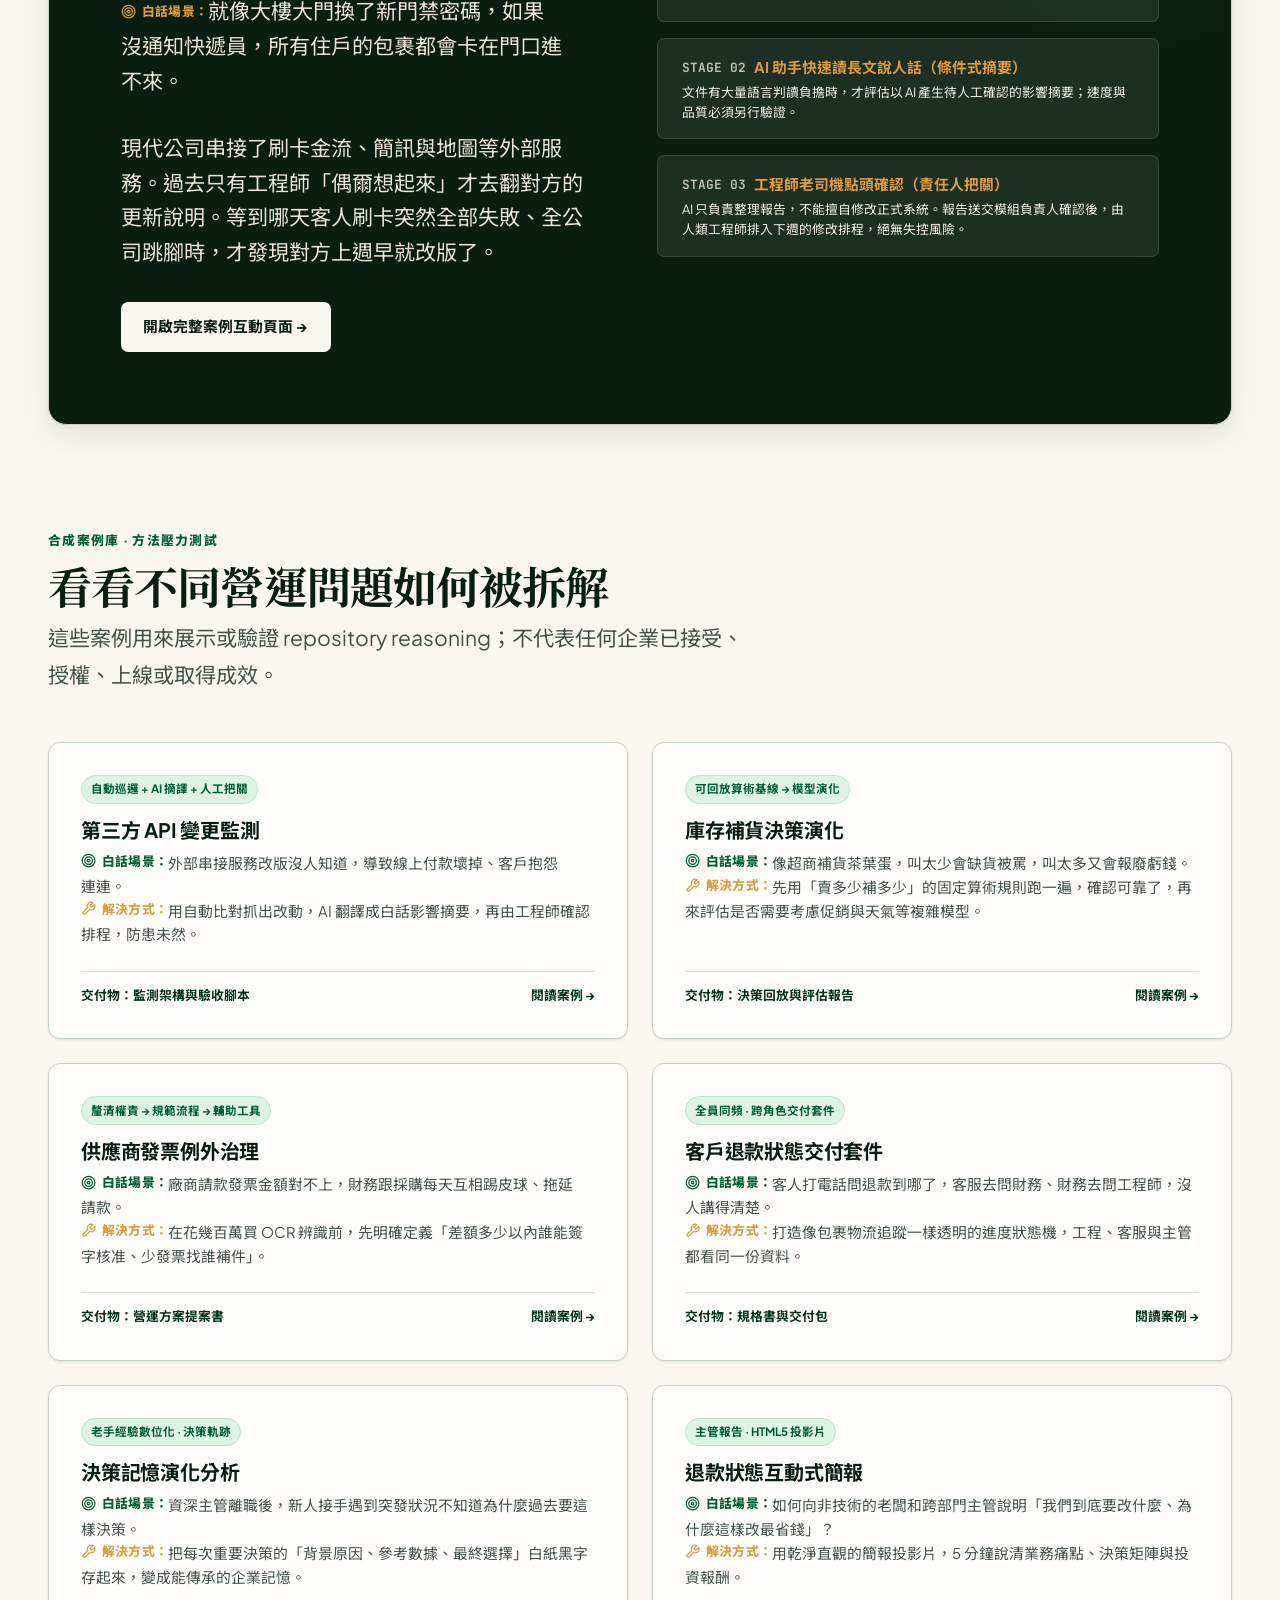
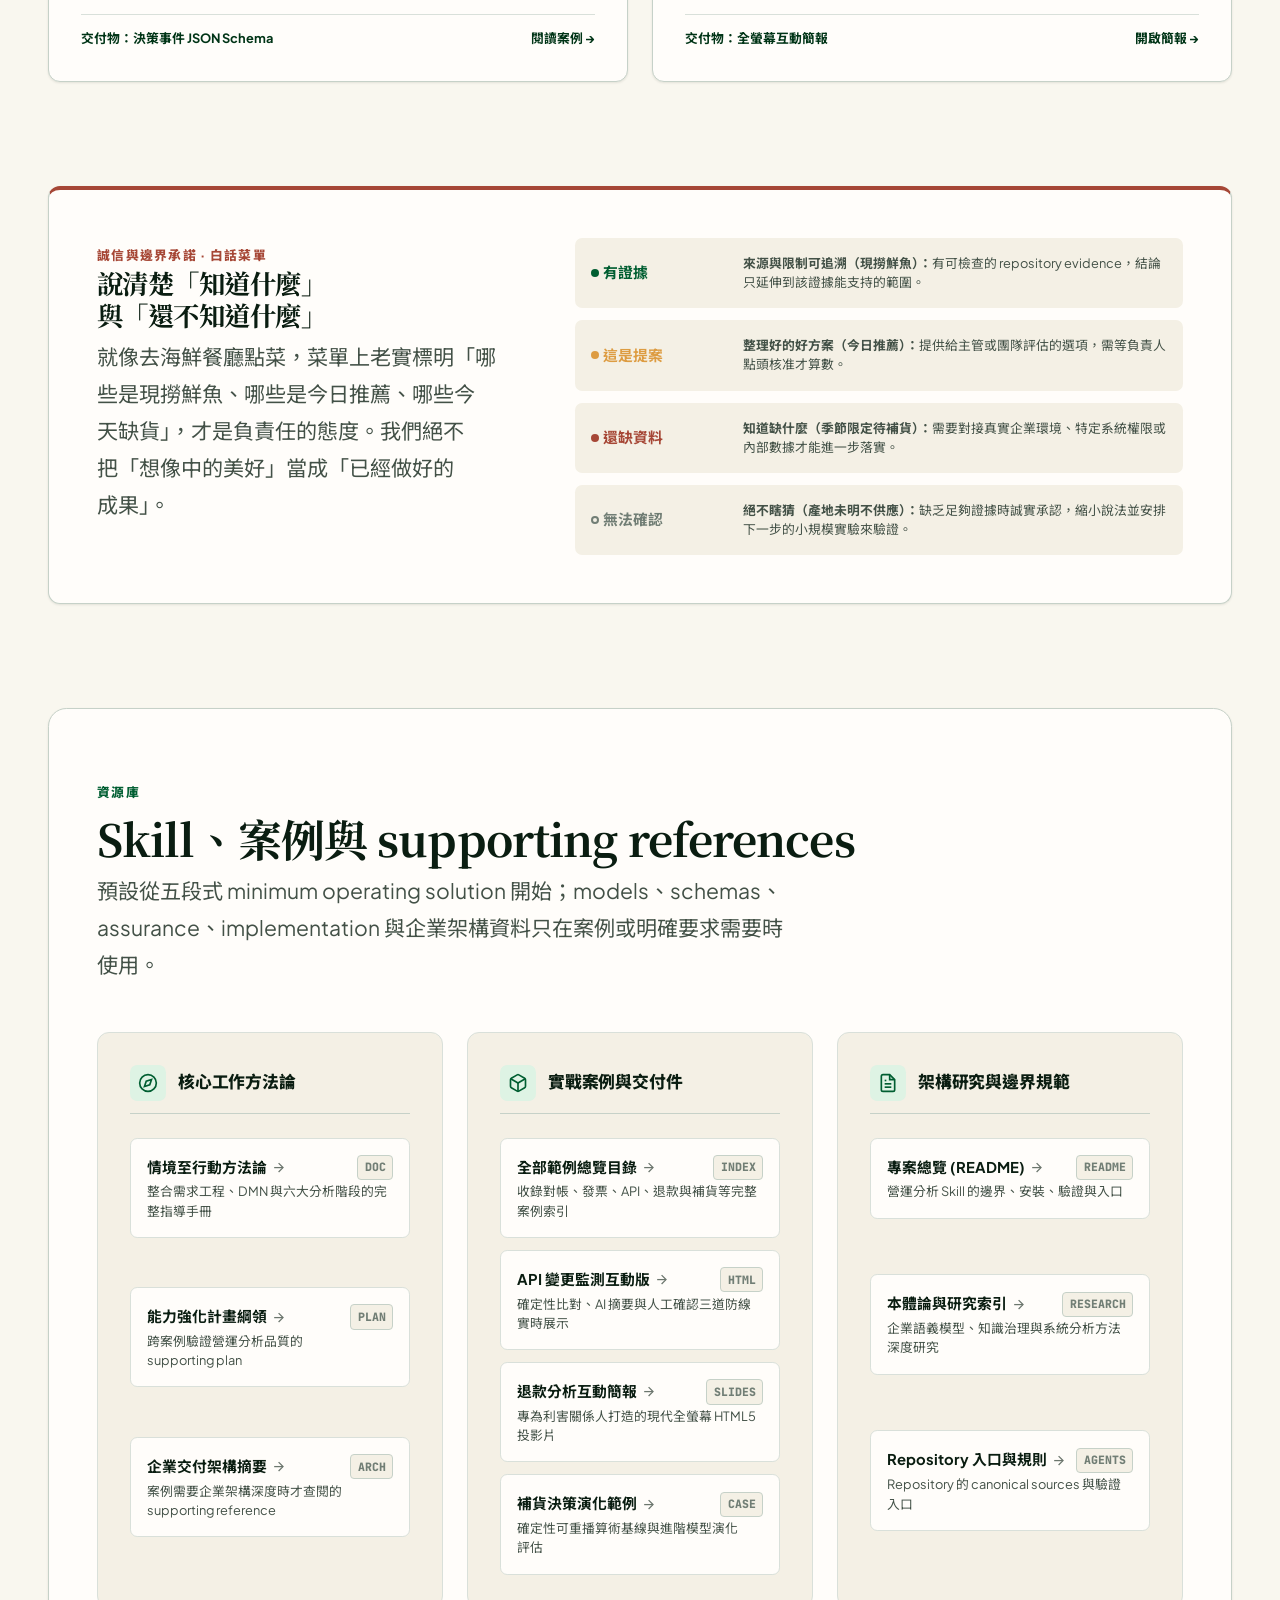
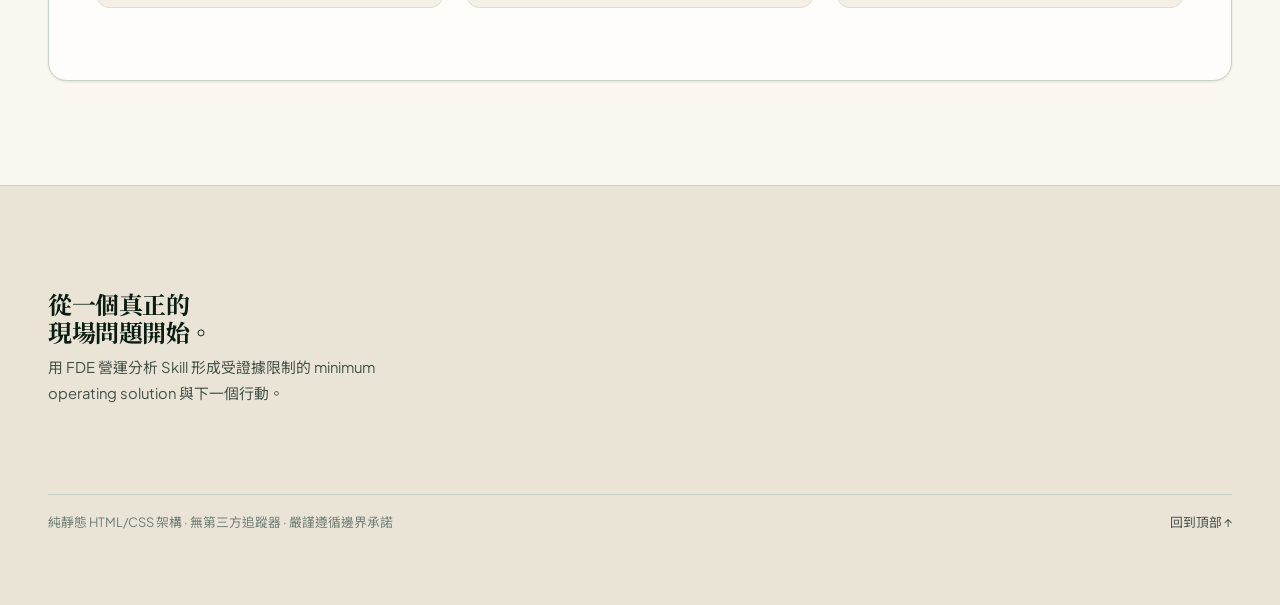
==== commit 8d36b85b: "docs: clarify portable Skill operations" ====
--- a/site/index.html
+++ b/site/index.html
@@ -1021,6 +1021,7 @@
         </p>
         <div class="actions">
           <a class="button" href="docs/zh-TW/quickstart.md">五分鐘開始使用 →</a>
+          <a class="text-link" href="docs/zh-TW/fde-project-work-skill.md">查看安裝與操作指南 →</a>
           <a class="button button-secondary" href="#how">理解 4 大分析步驟</a>
           <a class="text-link" href="#cases">瀏覽完整案例庫 →</a>
         </div>
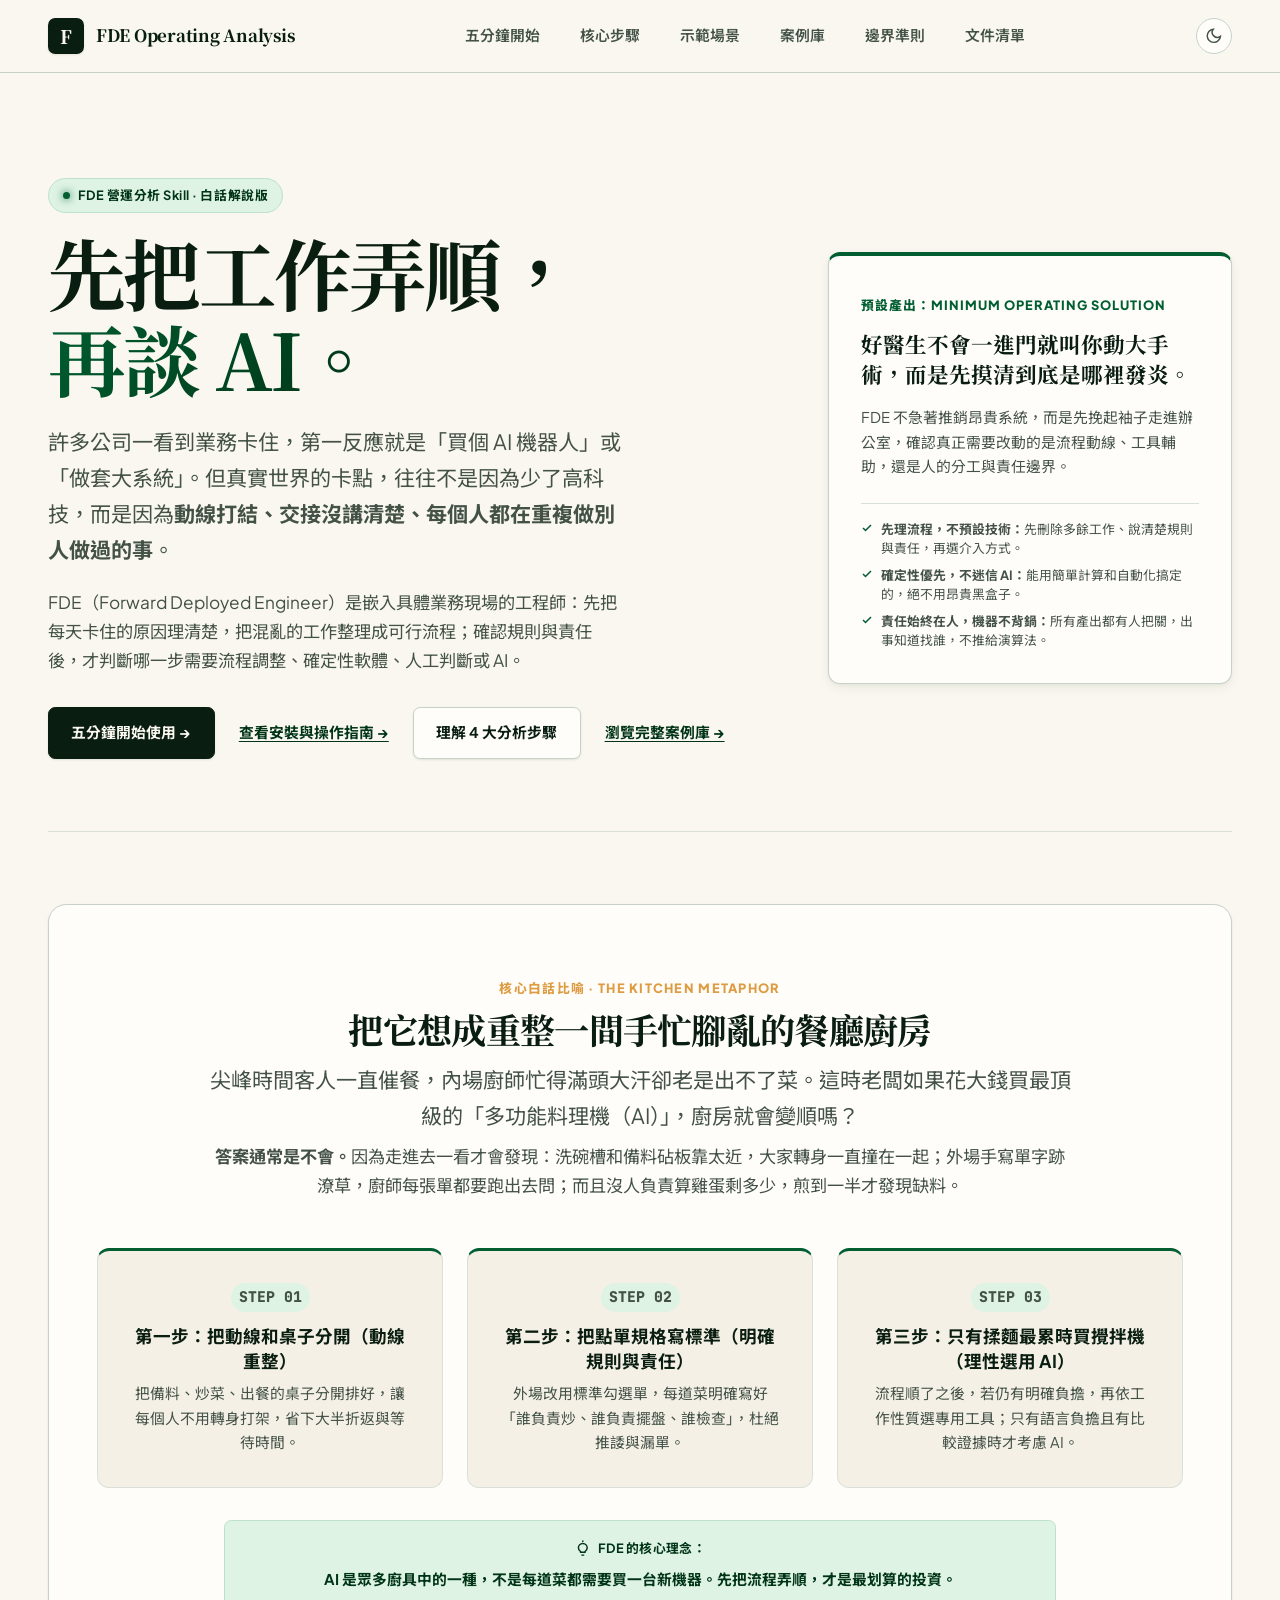
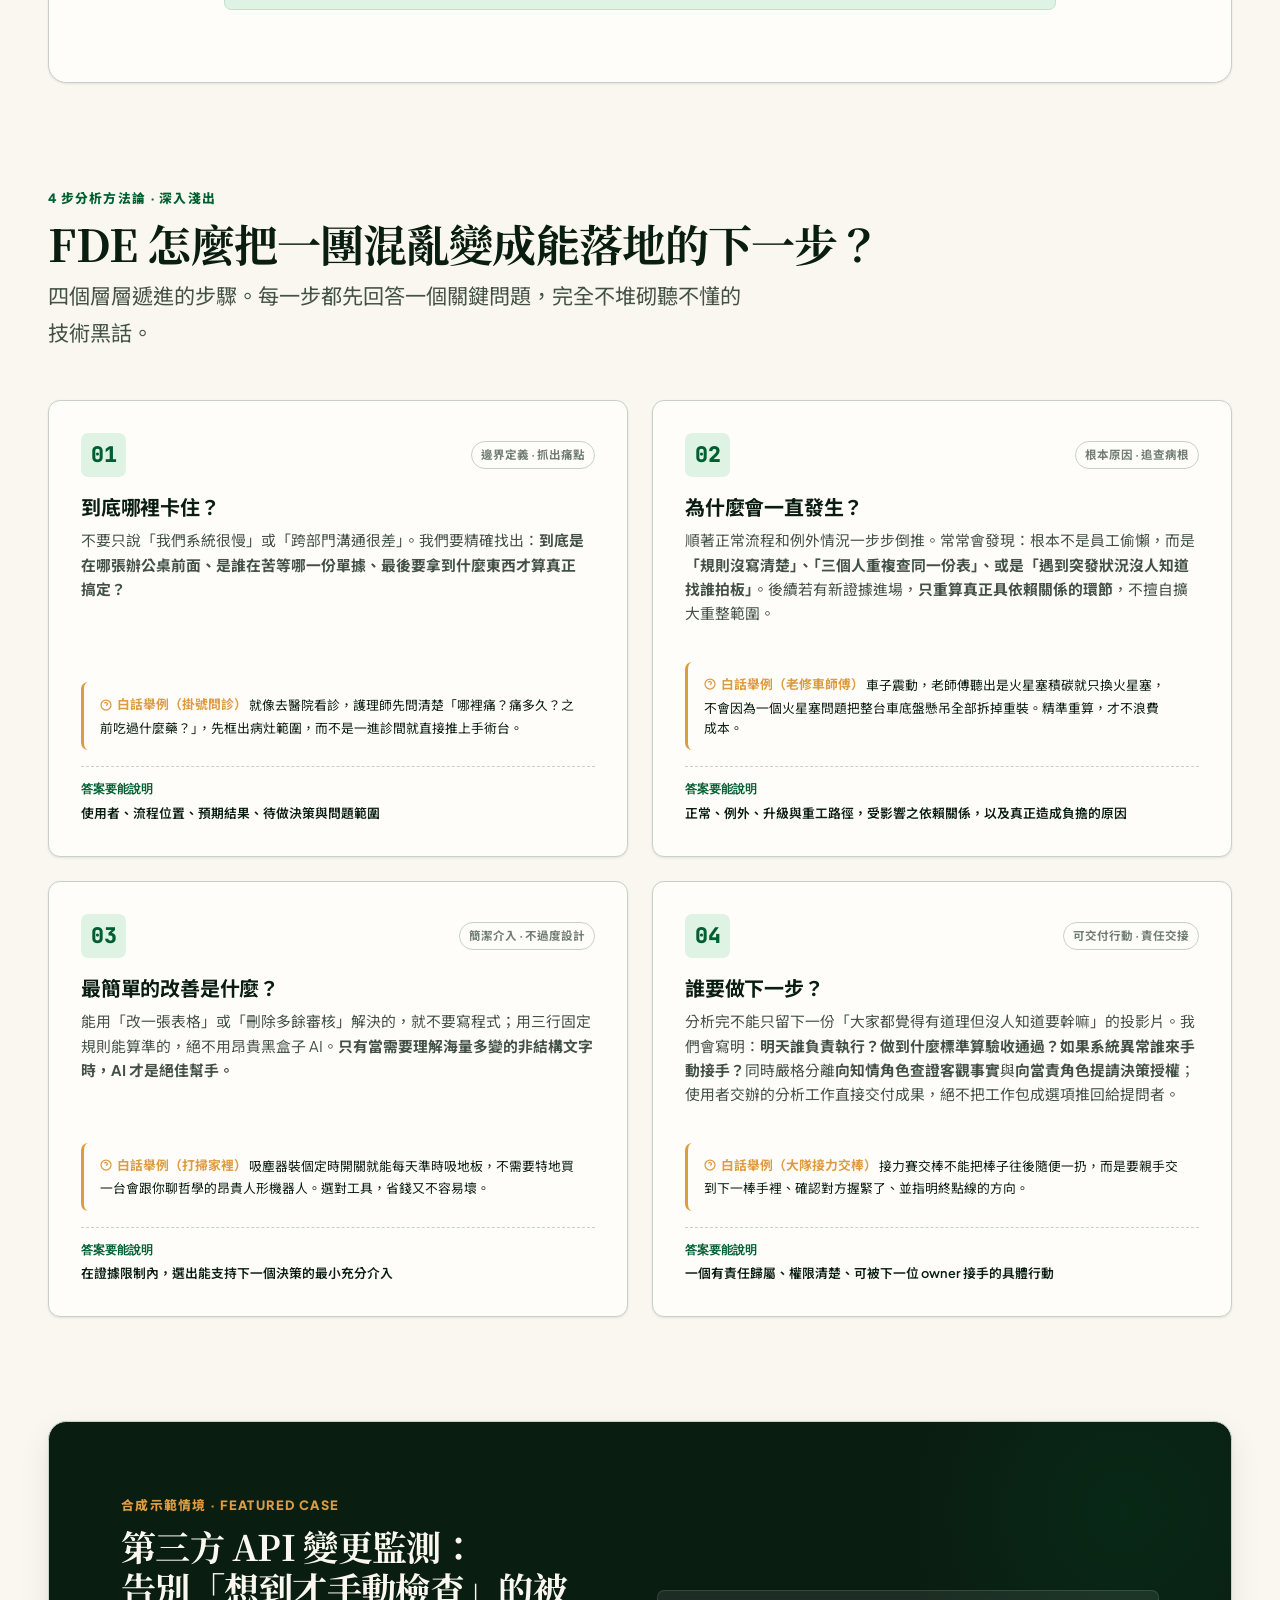
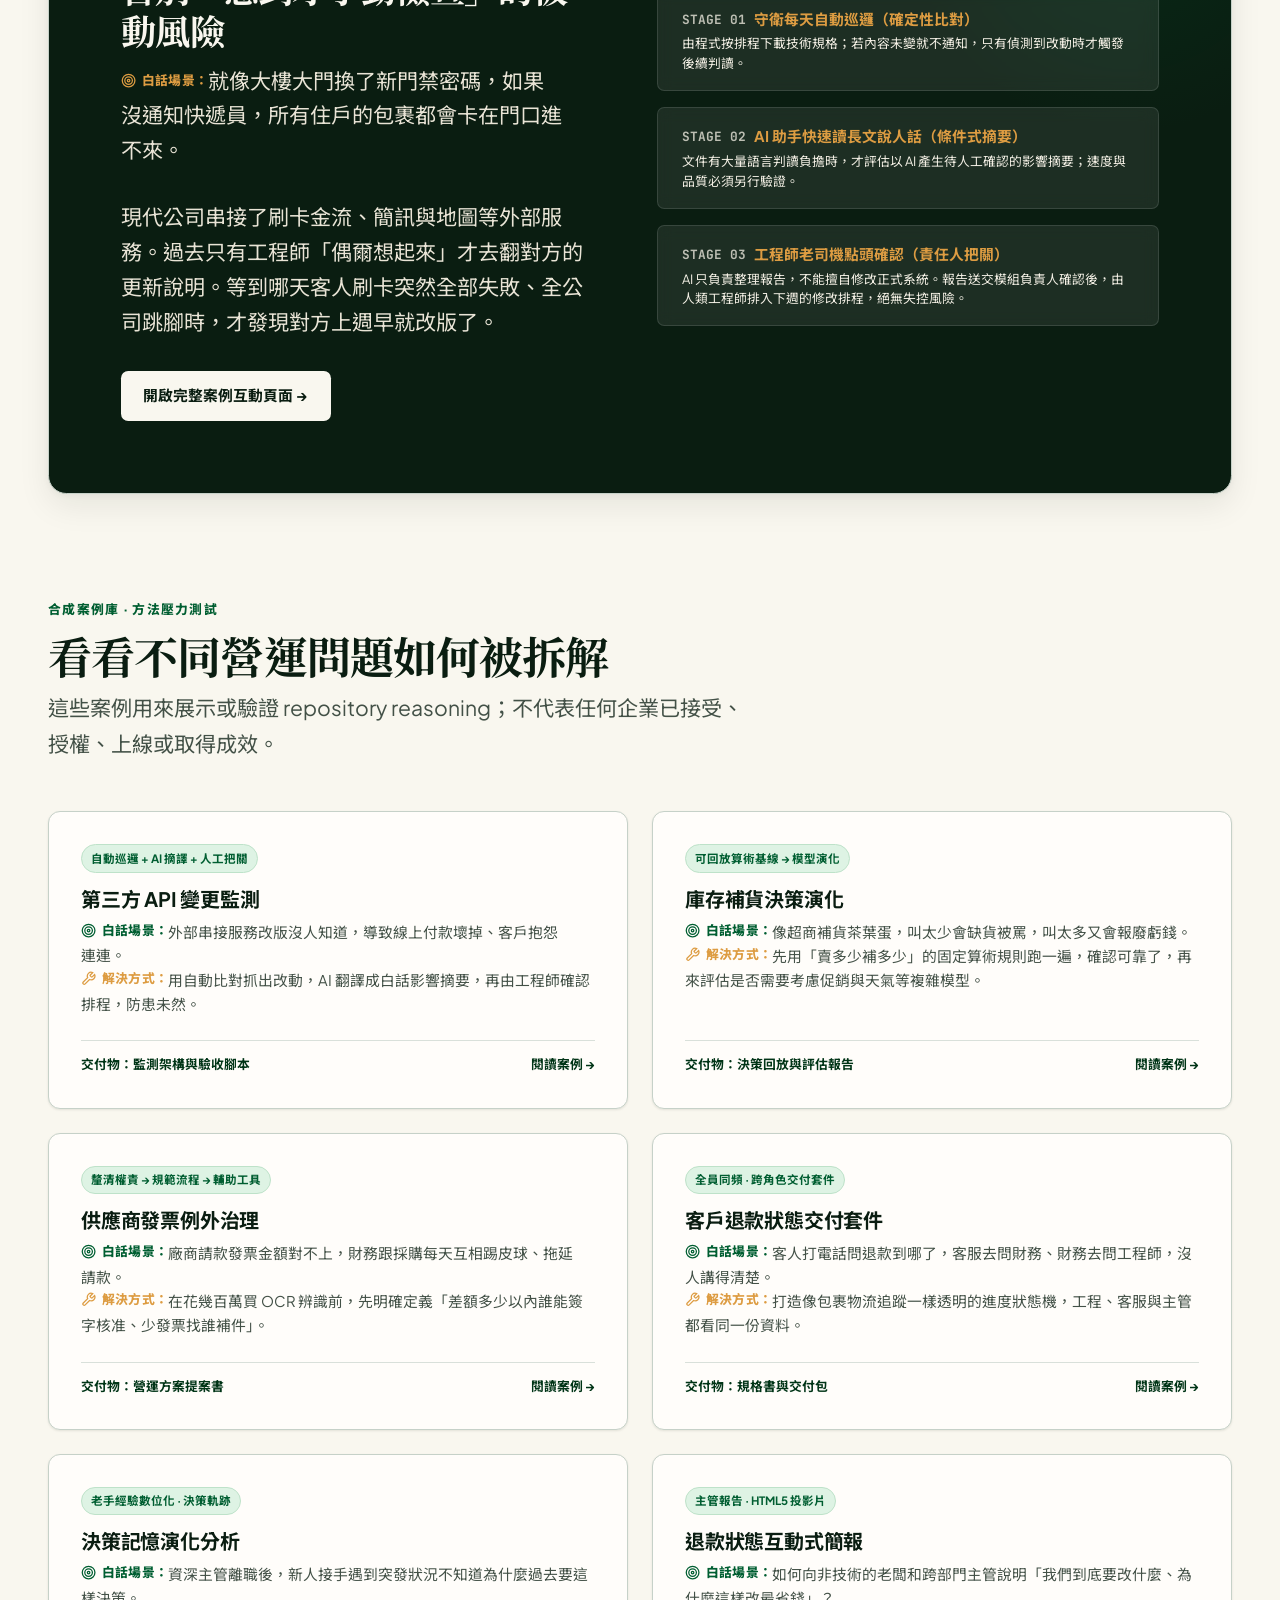
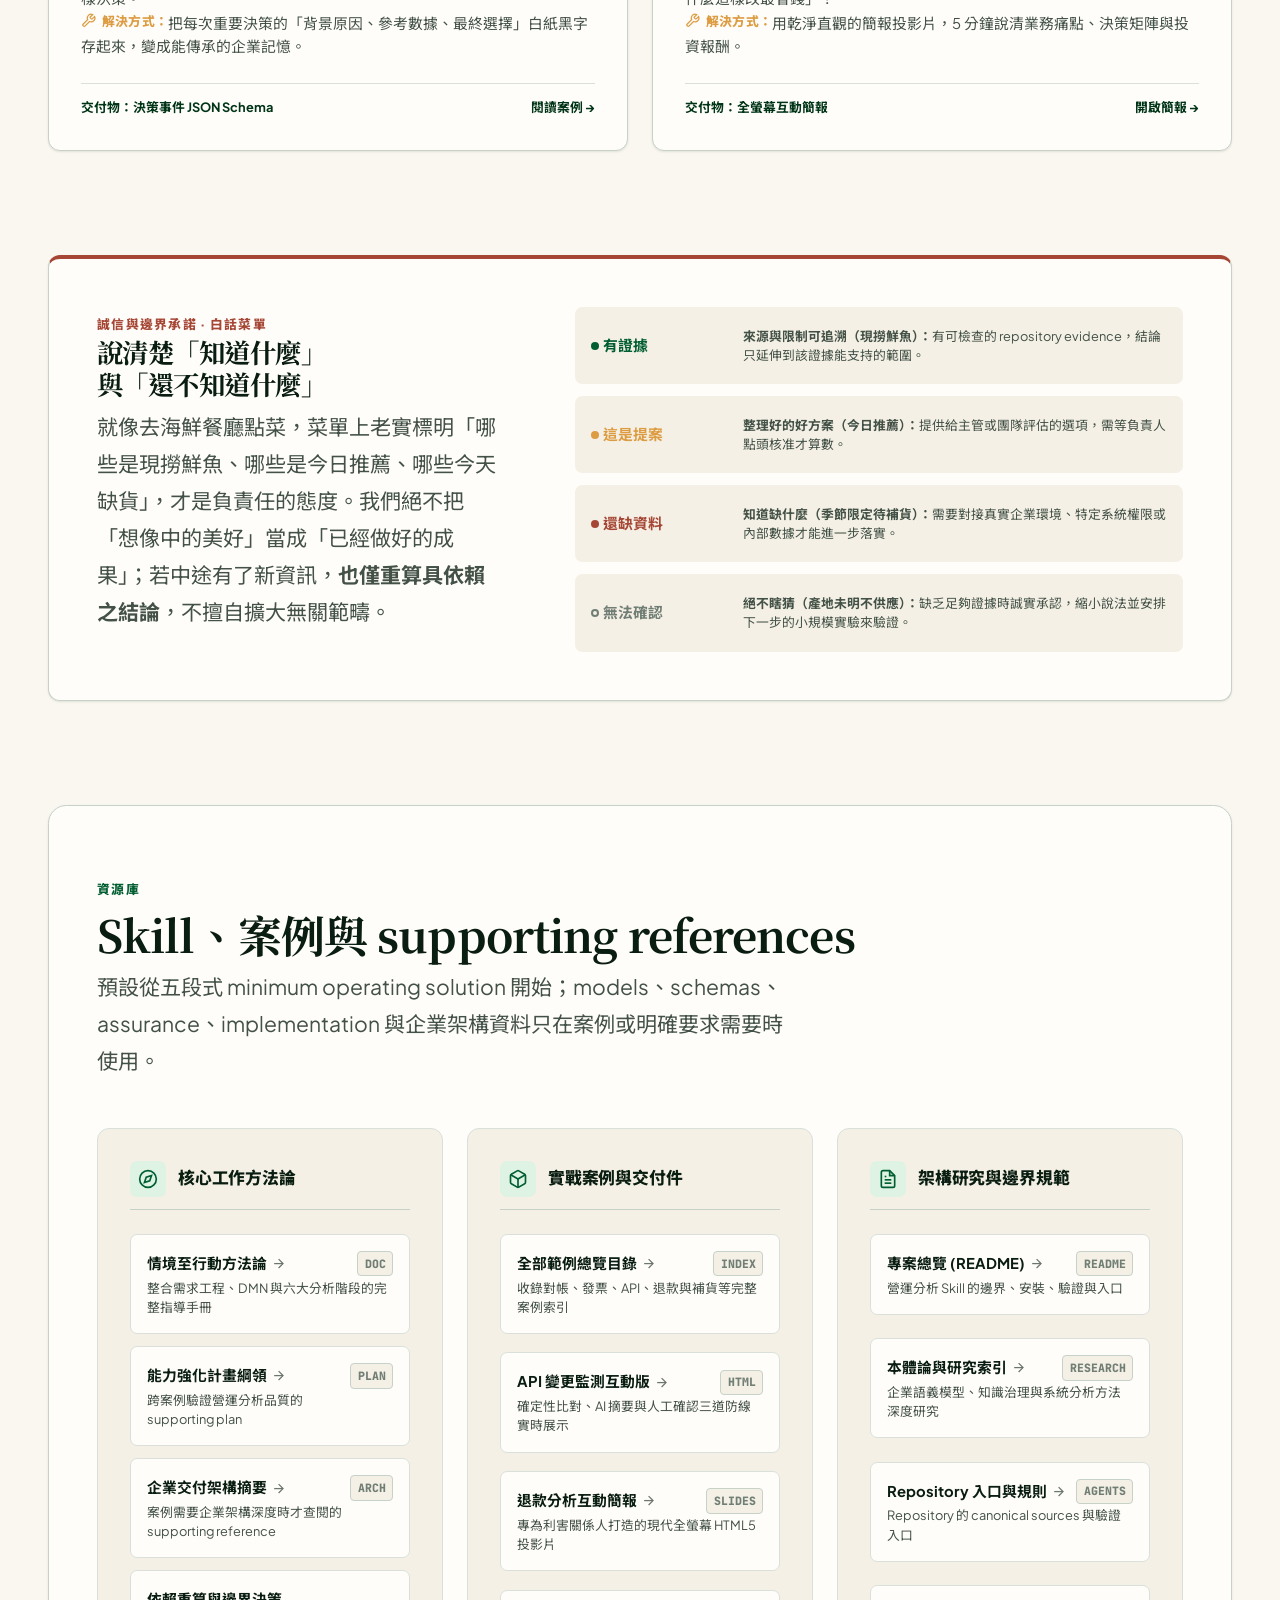
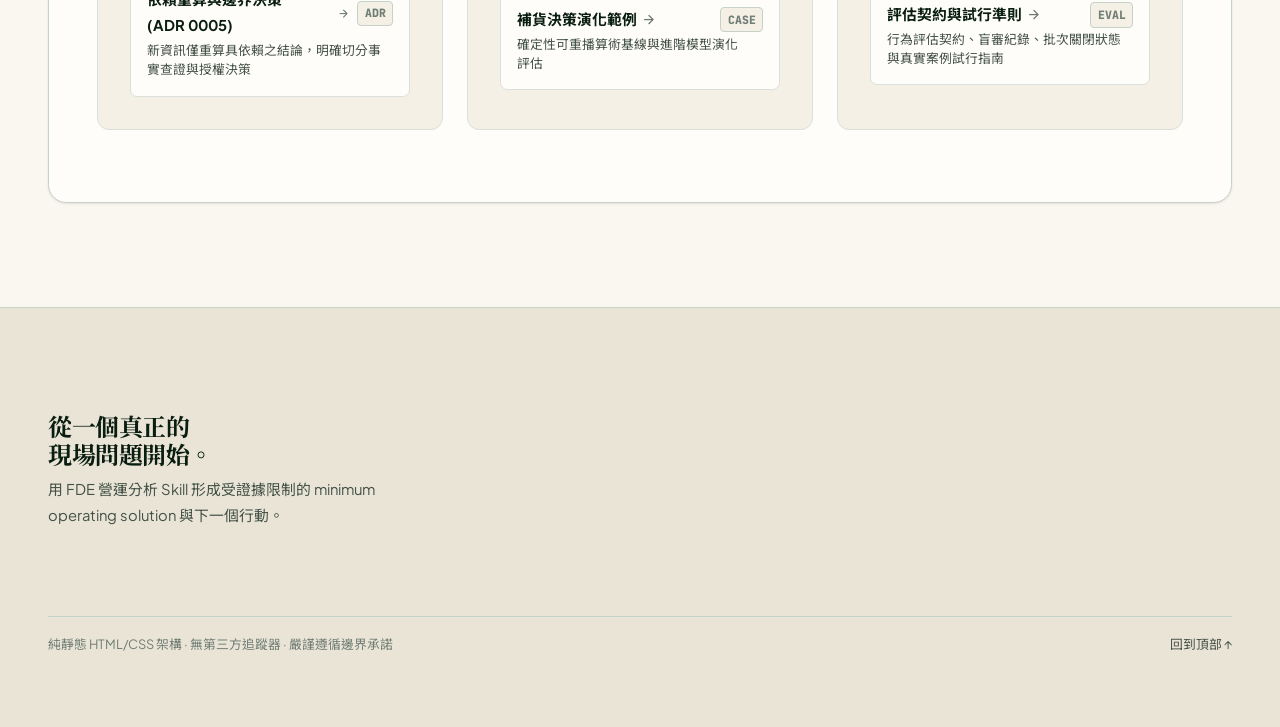
==== commit 82103789: "docs(site): align Pages with latest ADR 0005 and evaluation status" ====
--- a/site/index.html
+++ b/site/index.html
@@ -1119,18 +1119,18 @@
           </div>
           <h3>為什麼會一直發生？</h3>
           <p>
-            順著正常流程和例外情況一步步倒推。常常會發現：根本不是員工偷懶，而是<strong>「規則沒寫清楚」、「三個人重複查同一份表」、或是「遇到突發狀況沒人知道找誰拍板」</strong>。
+            順著正常流程和例外情況一步步倒推。常常會發現：根本不是員工偷懶，而是<strong>「規則沒寫清楚」、「三個人重複查同一份表」、或是「遇到突發狀況沒人知道找誰拍板」</strong>。後續若有新證據進場，<strong>只重算真正具依賴關係的環節</strong>，不擅自擴大重整範圍。
           </p>
           <div class="step-eli5-box">
             <strong>
               <svg width="12" height="12" viewBox="0 0 24 24" fill="none" stroke="currentColor" stroke-width="2.5"><circle cx="12" cy="12" r="10"/><path d="M9.09 9a3 3 0 0 1 5.83 1c0 2-3 3-3 3"/><line x1="12" y1="17" x2="12.01" y2="17"/></svg>
               白話舉例（老修車師傅）
             </strong>
-            車子開起來會震動，老師傅聽引擎聲音發現只是火星塞積碳，而不是輪胎壞掉。抓出真病根，才不會白花幾萬塊換掉四個好輪胎。
+            車子震動，老師傅聽出是火星塞積碳就只換火星塞，不會因為一個火星塞問題把整台車底盤懸吊全部拆掉重裝。精準重算，才不浪費成本。
           </div>
           <div class="step-output">
             <span class="out-label">答案要能說明</span>
-            <span>正常、例外、升級與重工路徑，以及真正造成負擔的原因</span>
+            <span>正常、例外、升級與重工路徑，受影響之依賴關係，以及真正造成負擔的原因</span>
           </div>
         </li>
         
@@ -1163,7 +1163,7 @@
           </div>
           <h3>誰要做下一步？</h3>
           <p>
-            分析完不能只留下一份「大家都覺得有道理但沒人知道要幹嘛」的投影片。我們會寫明：<strong>明天誰負責執行？做到什麼標準算驗收通過？如果系統異常誰來手動接手？</strong>
+            分析完不能只留下一份「大家都覺得有道理但沒人知道要幹嘛」的投影片。我們會寫明：<strong>明天誰負責執行？做到什麼標準算驗收通過？如果系統異常誰來手動接手？</strong>同時嚴格分離<strong>向知情角色查證客觀事實</strong>與<strong>向當責角色提請決策授權</strong>；使用者交辦的分析工作直接交付成果，絕不把工作包成選項推回給提問者。
           </p>
           <div class="step-eli5-box">
             <strong>
@@ -1174,7 +1174,7 @@
           </div>
           <div class="step-output">
             <span class="out-label">答案要能說明</span>
-            <span>一個有責任歸屬、可被下一位 owner 接手的具體行動</span>
+            <span>一個有責任歸屬、權限清楚、可被下一位 owner 接手的具體行動</span>
           </div>
         </li>
       </ol>
@@ -1320,7 +1320,7 @@
           <span class="section-eyebrow" style="color:var(--color-alert);">誠信與邊界承諾 · 白話菜單</span>
           <h2>說清楚「知道什麼」與「還不知道什麼」</h2>
           <p>
-            就像去海鮮餐廳點菜，菜單上老實標明「哪些是現撈鮮魚、哪些是今日推薦、哪些今天缺貨」，才是負責任的態度。我們絕不把「想像中的美好」當成「已經做好的成果」。
+            就像去海鮮餐廳點菜，菜單上老實標明「哪些是現撈鮮魚、哪些是今日推薦、哪些今天缺貨」，才是負責任的態度。我們絕不把「想像中的美好」當成「已經做好的成果」；若中途有了新資訊，<strong>也僅重算具依賴之結論</strong>，不擅自擴大無關範疇。
           </p>
         </div>
         
@@ -1411,6 +1411,15 @@
                   <p class="resource-link-desc">案例需要企業架構深度時才查閱的 supporting reference</p>
                 </a>
               </li>
+              <li>
+                <a class="resource-link-item" href="docs/adr/0005-recompute-only-on-dependency.md">
+                  <div class="resource-link-top">
+                    <span class="resource-link-title">依賴重算與邊界決策 (ADR 0005) <svg viewBox="0 0 24 24" fill="none" stroke="currentColor" stroke-width="2"><line x1="5" y1="12" x2="19" y2="12"/><polyline points="12 5 19 12 12 19"/></svg></span>
+                    <span class="resource-format-tag">ADR</span>
+                  </div>
+                  <p class="resource-link-desc">新資訊僅重算具依賴之結論，明確切分事實查證與授權決策</p>
+                </a>
+              </li>
             </ul>
           </div>
 
@@ -1498,6 +1507,15 @@
                   <p class="resource-link-desc">Repository 的 canonical sources 與驗證入口</p>
                 </a>
               </li>
+              <li>
+                <a class="resource-link-item" href="docs/evaluations/README.md">
+                  <div class="resource-link-top">
+                    <span class="resource-link-title">評估契約與試行準則 <svg viewBox="0 0 24 24" fill="none" stroke="currentColor" stroke-width="2"><line x1="5" y1="12" x2="19" y2="12"/><polyline points="12 5 19 12 12 19"/></svg></span>
+                    <span class="resource-format-tag">EVAL</span>
+                  </div>
+                  <p class="resource-link-desc">行為評估契約、盲審紀錄、批次關閉狀態與真實案例試行指南</p>
+                </a>
+              </li>
             </ul>
           </div>
         </div>
